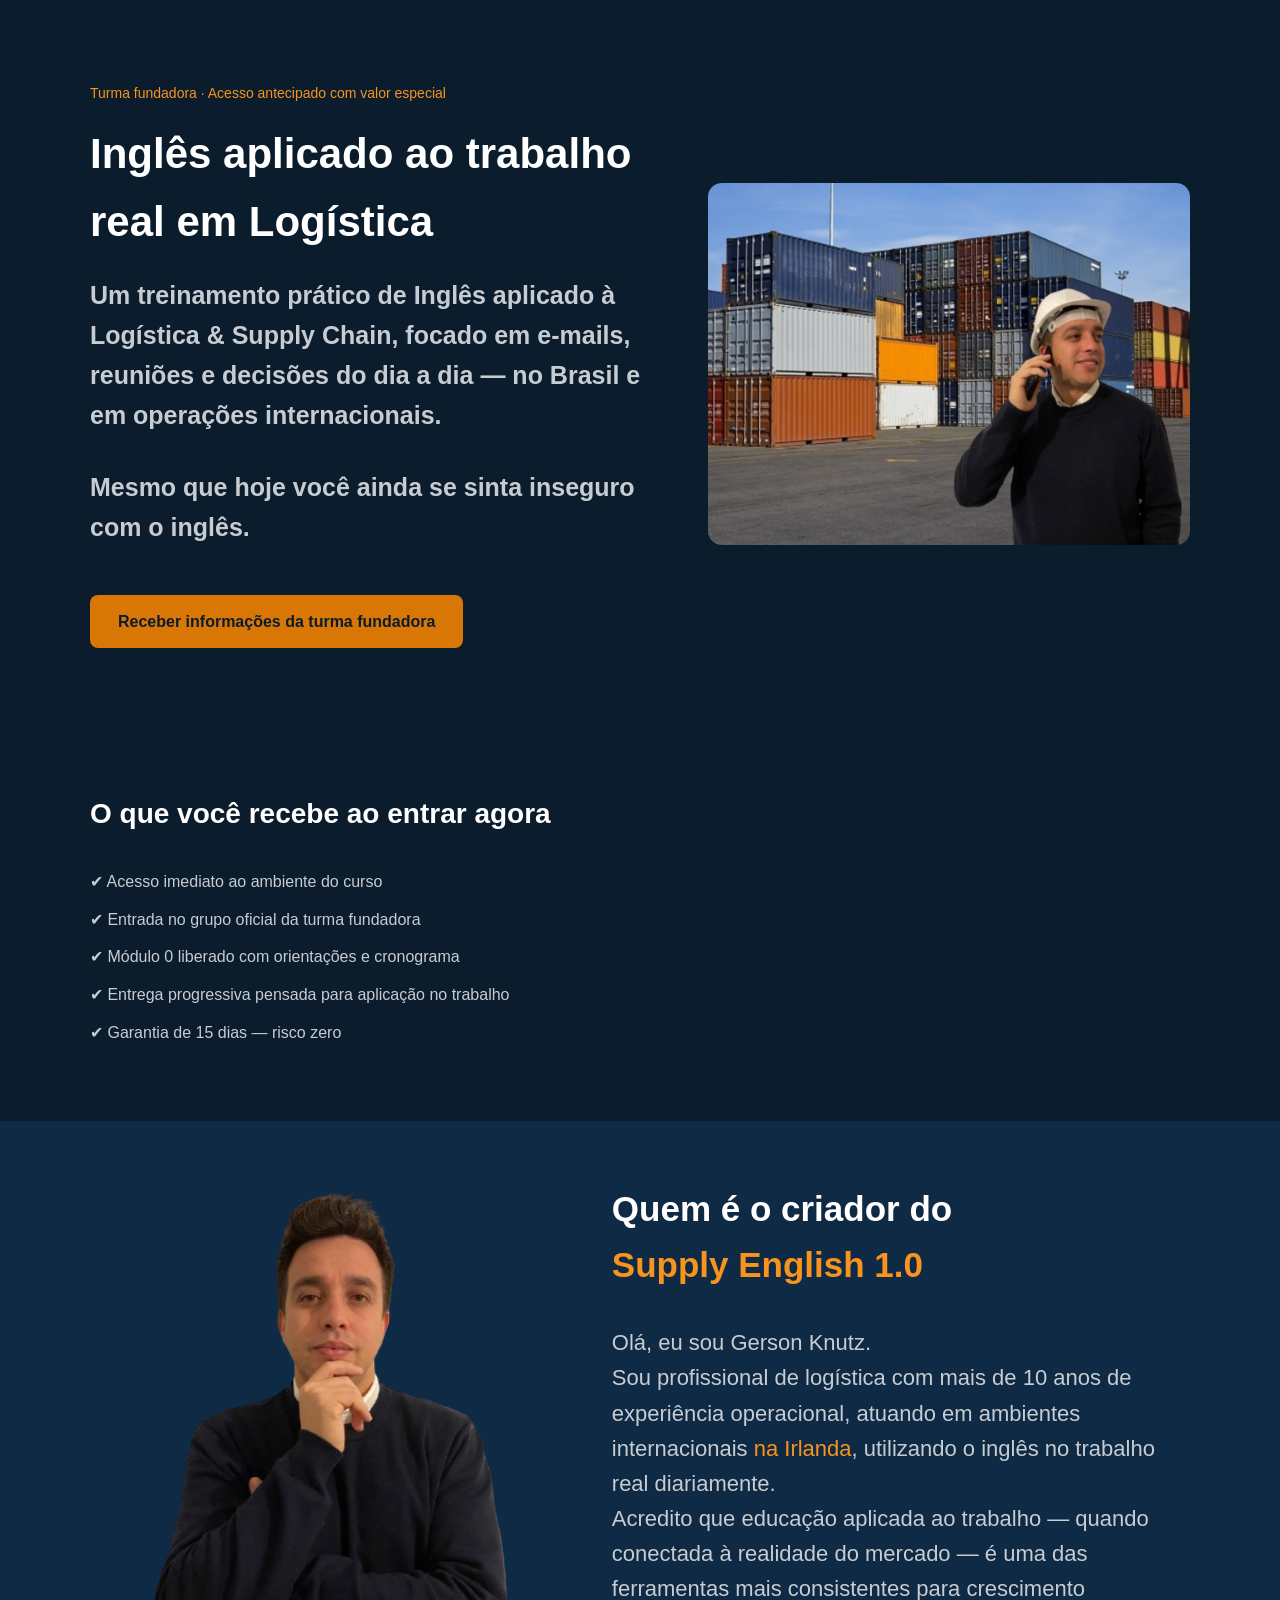
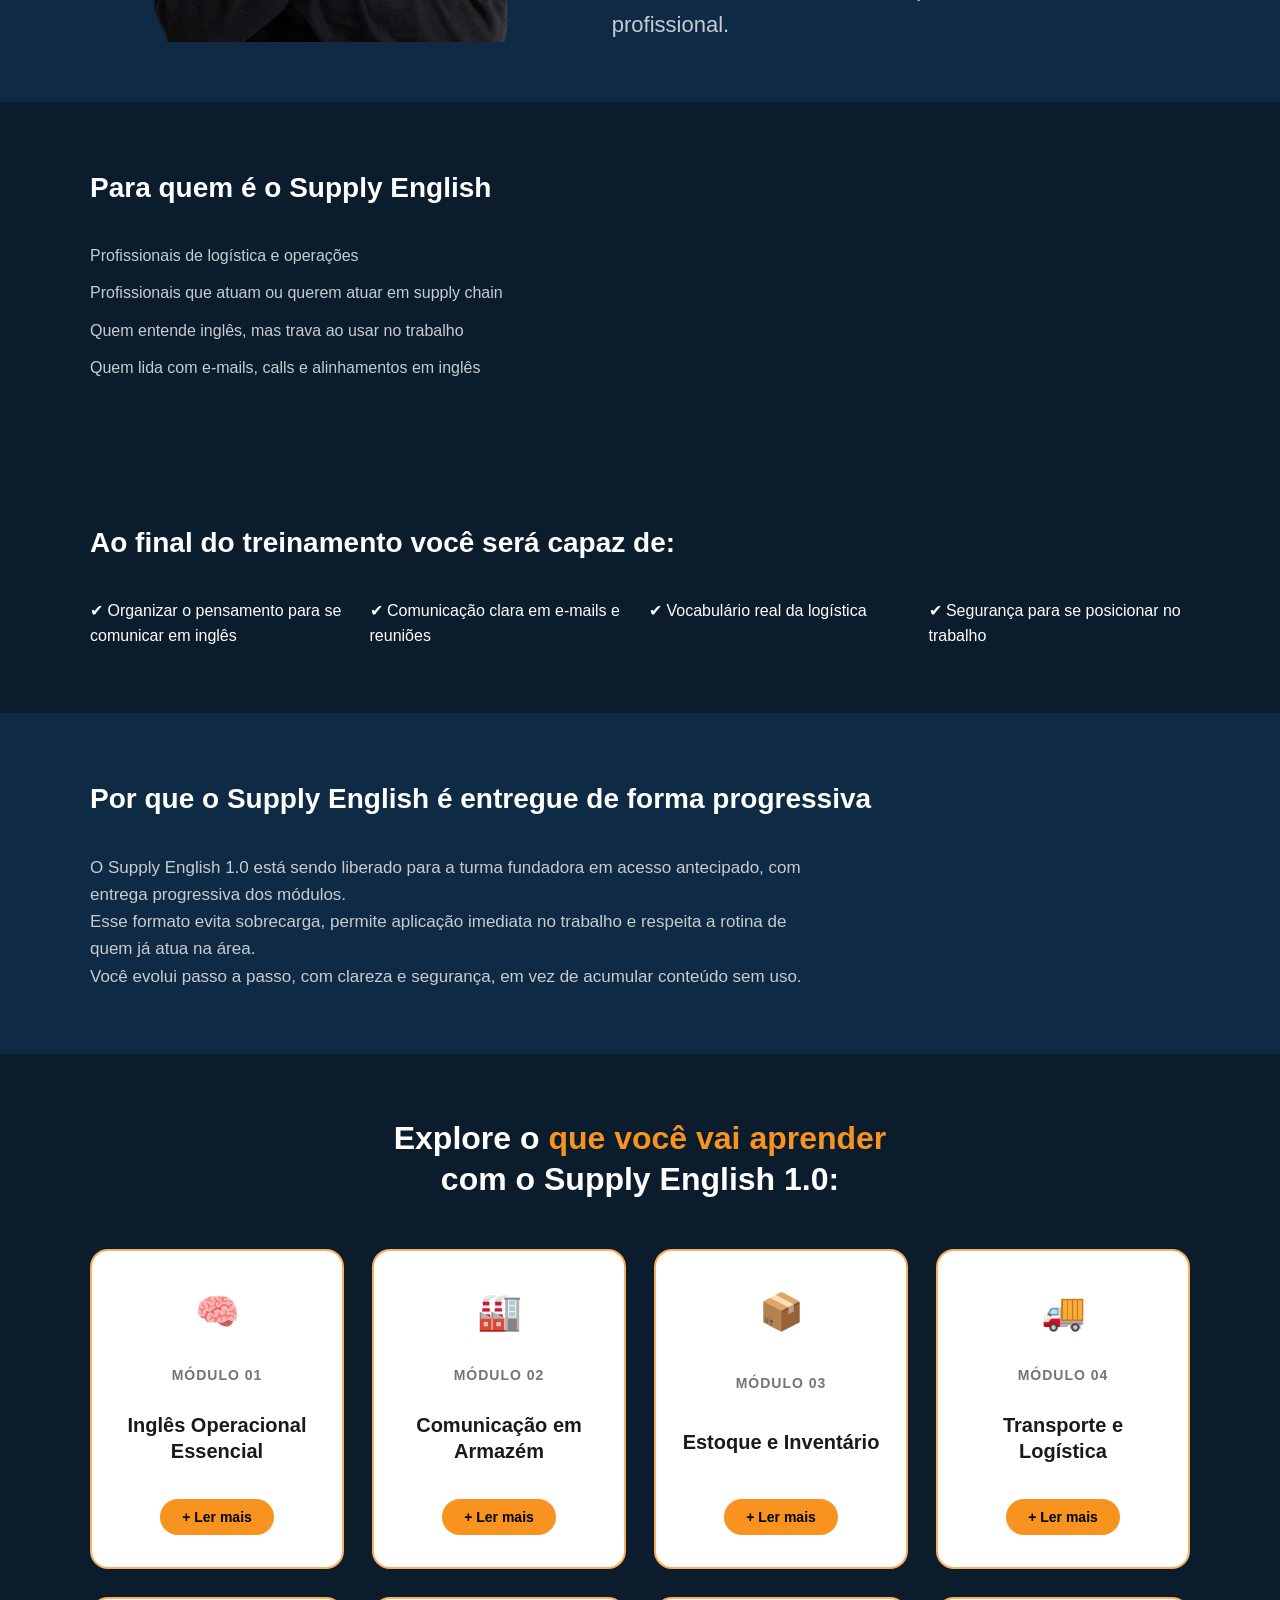
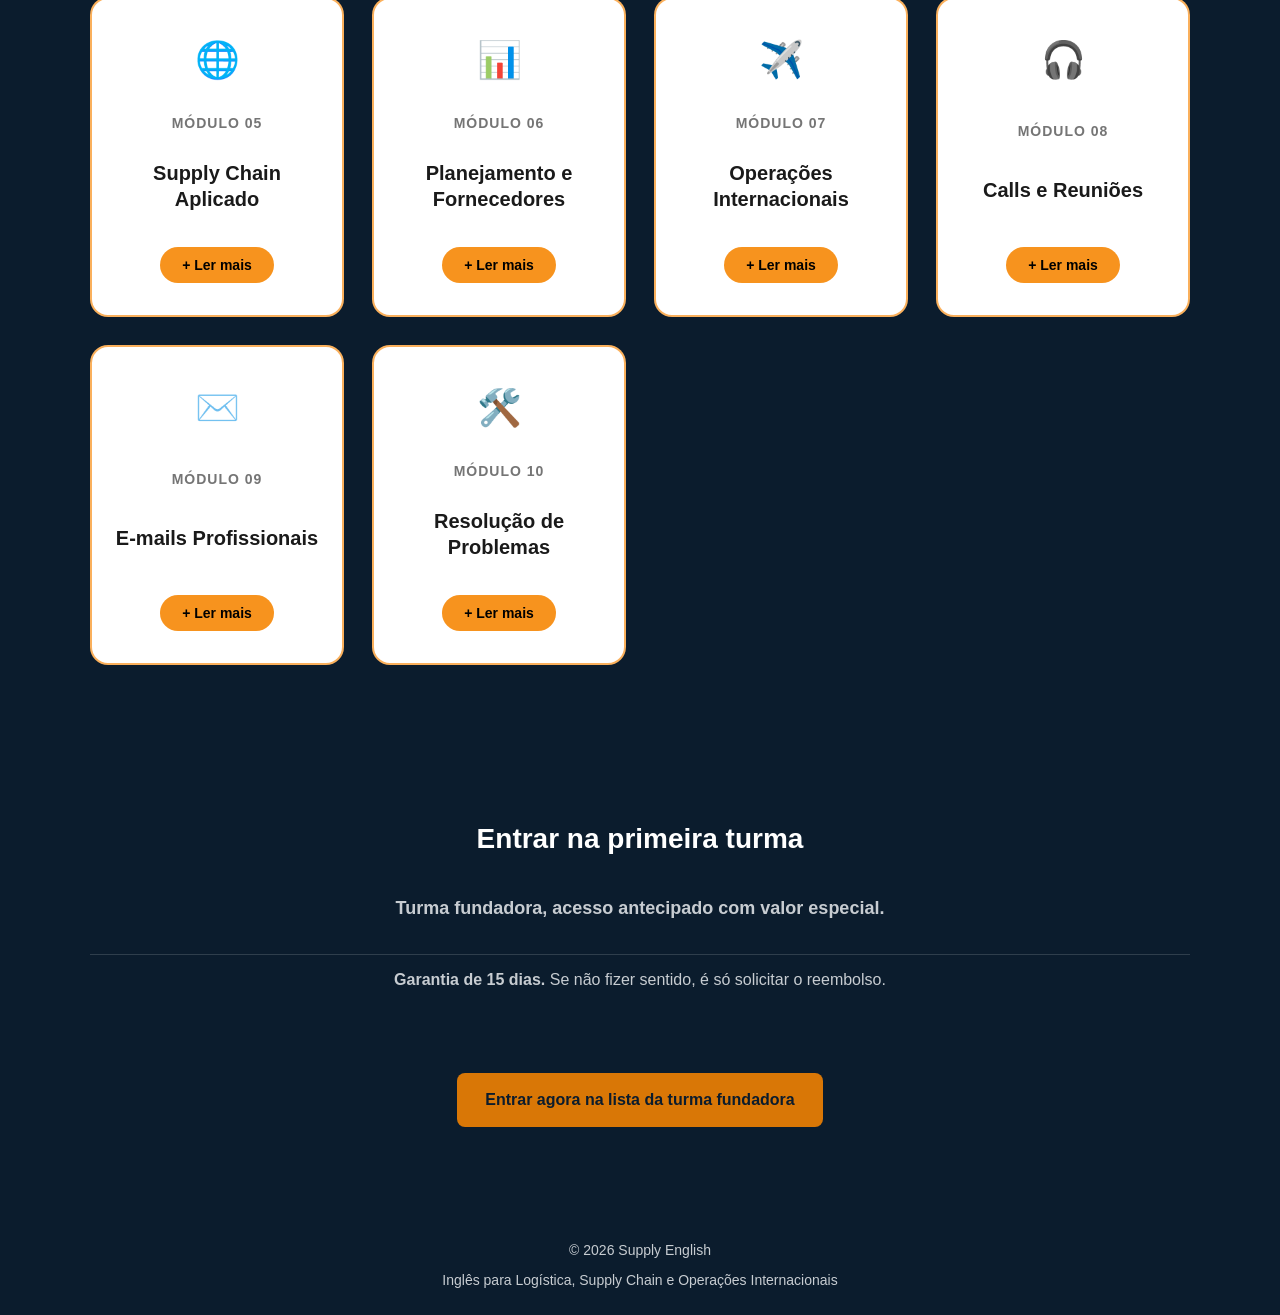
==== index.html @ db6a2cb8 "whatsapp atualizado" ====
<!DOCTYPE html>
<html lang="pt-BR">
<head>
  <meta charset="UTF-8" />
  <meta name="viewport" content="width=device-width, initial-scale=1.0" />

  <title>Supply English | Inglês para Logística</title>
  <meta name="description" content="Inglês prático para profissionais de logística, supply chain e operações. Comunicação real no trabalho, não inglês escolar.">

  <link rel="stylesheet" href="src/css/variable.css">
  <link rel="stylesheet" href="src/css/style.css">
  <link rel="icon" href="src/imagem/globo.png" type="image/png" />

  <!-- Google Ads -->
  <script async src="https://www.googletagmanager.com/gtag/js?id=AW-17891066548"></script>
  <script>
    window.dataLayer = window.dataLayer || [];
    function gtag(){dataLayer.push(arguments);}
    gtag('js', new Date());
    gtag('config', 'AW-17891066548');
  </script>
</head>

<body>

<!-- HERO -->
<section class="hero">
  <div class="container hero-grid">

    <div class="hero-text">
      <span class="tag">Turma fundadora · Acesso antecipado com valor especial</span>

      <h1>Inglês aplicado ao trabalho real em Logística</h1>

      <p class="subtitle">
        Um treinamento prático de Inglês aplicado à Logística & Supply Chain,
        focado em e-mails, reuniões e decisões do dia a dia — no Brasil e em
        operações internacionais.
      </p>

      <p class="support">
        Mesmo que hoje você ainda se sinta inseguro com o inglês.
      </p>

     <a
       href="https://wa.me/353832099994?text=Olá!%20Vi%20o%20anúncio%20do%20Supply%20English%20e%20quero%20entrar%20na%20lista%20da%20pré-venda%20da%20turma%20fundadora."
       class="cta-button"
       target="_blank"
       rel="noopener noreferrer"
>
        Receber informações da turma fundadora
      </a>
    </div>

    <div class="hero-image">
      <img src="src/imagem/first-photo.png" alt="Instrutor do Supply English" class="hero-photo">
    </div>

  </div>
</section>

<!-- O QUE RECEBE AGORA -->
<section class="section highlight">
  <div class="container">
    <h2>O que você recebe ao entrar agora</h2>
    <ul class="list">
      <li>✔ Acesso imediato ao ambiente do curso</li>
      <li>✔ Entrada no grupo oficial da turma fundadora</li>
      <li>✔ Módulo 0 liberado com orientações e cronograma</li>
      <li>✔ Entrega progressiva pensada para aplicação no trabalho</li>
      <li>✔ Garantia de 15 dias — risco zero</li>
    </ul>
  </div>
</section>

<!-- AUTOR -->
<section class="section author">
  <div class="container author-grid">

    <div class="author-image">
      <img src="src/imagem/foto-perfil-removebg-preview.png" alt="Instrutor do Supply English">
    </div>

    <div class="author-text">
      <h2>Quem é o criador do <br><span>Supply English 1.0</span></h2>

      <p class="text">Olá, eu sou Gerson Knutz.</p>

      <p class="text">
        Sou profissional de logística com mais de 10 anos de experiência operacional,
        atuando em ambientes internacionais <span>na Irlanda</span>, utilizando o inglês
        no trabalho real diariamente.
      </p>

      <p class="text">
        Acredito que educação aplicada ao trabalho — quando conectada à realidade do mercado —
        é uma das ferramentas mais consistentes para crescimento profissional.
      </p>
    </div>

  </div>
</section>

<!-- PARA QUEM É -->
<section class="section">
  <div class="container">
    <h2>Para quem é o Supply English</h2>
    <ul class="list">
      <li>Profissionais de logística e operações</li>
      <li>Profissionais que atuam ou querem atuar em supply chain</li>
      <li>Quem entende inglês, mas trava ao usar no trabalho</li>
      <li>Quem lida com e-mails, calls e alinhamentos em inglês</li>
    </ul>
  </div>
</section>

<!-- BENEFÍCIOS -->
<section class="section">
  <div class="container">
    <h2>Ao final do treinamento você será capaz de:</h2>
    <div class="grid">
      <p>✔ Organizar o pensamento para se comunicar em inglês</p>
      <p>✔ Comunicação clara em e-mails e reuniões</p>
      <p>✔ Vocabulário real da logística</p>
      <p>✔ Segurança para se posicionar no trabalho</p>
    </div>
  </div>
</section>

<!-- PRÉ-VENDA -->
<section class="section alt">
  <div class="container">
    <h2>Por que o Supply English é entregue de forma progressiva</h2>

    <p class="text">
      O Supply English 1.0 está sendo liberado para a turma fundadora em acesso antecipado,
      com entrega progressiva dos módulos.
    </p>

    <p class="text">
      Esse formato evita sobrecarga, permite aplicação imediata no trabalho
      e respeita a rotina de quem já atua na área.
    </p>

    <p class="text">
      Você evolui passo a passo, com clareza e segurança,
      em vez de acumular conteúdo sem uso.
    </p>
  </div>
</section>

<!-- ================== MÓDULOS (INALTERADOS) ================== -->
<!-- 🔽 A PARTIR DAQUI É EXATAMENTE O SEU BLOCO ORIGINAL 🔽 -->

<section id="modulos" class="section">
  <div class="container">
    <h2 class="section-title">Explore o <span>que você vai aprender</span><br> com o Supply English 1.0:</h2>

    <div class="modules-grid">

      <!-- MÓDULO 01 -->
      <div class="module-box">
        <div class="module-icon">🧠</div>
        <span class="module-number">MÓDULO 01</span>
        <h3>Inglês Operacional Essencial</h3>
        <button class="module-toggle">+ Ler mais</button>
        <ul class="module-details">
          <li>Inglês funcional do dia a dia</li>
          <li>Verbos e estruturas mais usadas</li>
          <li>Frases para responder e alinhar</li>
          <li>Pronúncia para ser entendido</li>
        </ul>
      </div>

      <!-- MÓDULO 02 -->
      <div class="module-box">
        <div class="module-icon">🏭</div>
        <span class="module-number">MÓDULO 02</span>
        <h3>Comunicação em Armazém</h3>
        <button class="module-toggle">+ Ler mais</button>
        <ul class="module-details">
          <li>Reportar erros e ocorrências</li>
          <li>Explicar divergências</li>
          <li>Pedir ajustes e confirmações</li>
          <li>Alinhar processos simples</li>
        </ul>
      </div>

      <!-- MÓDULO 03 -->
      <div class="module-box">
        <div class="module-icon">📦</div>
        <span class="module-number">MÓDULO 03</span>
        <h3>Estoque e Inventário</h3>
        <button class="module-toggle">+ Ler mais</button>
        <ul class="module-details">
          <li>Falar sobre estoque e contagem</li>
          <li>Explicar falta ou excesso</li>
          <li>Alinhar correções</li>
          <li>Atualizar status de inventário</li>
        </ul>
      </div>

      <!-- MÓDULO 04 -->
      <div class="module-box">
        <div class="module-icon">🚚</div>
        <span class="module-number">MÓDULO 04</span>
        <h3>Transporte e Logística</h3>
        <button class="module-toggle">+ Ler mais</button>
        <ul class="module-details">
          <li>Comunicar atrasos</li>
          <li>Explicar causas</li>
          <li>Atualizar clientes ou times</li>
          <li>Reorganizar prazos</li>
        </ul>
      </div>

      <!-- MÓDULO 05 -->
      <div class="module-box">
        <div class="module-icon">🌐</div>
        <span class="module-number">MÓDULO 05</span>
        <h3>Supply Chain Aplicado</h3>
        <button class="module-toggle">+ Ler mais</button>
        <ul class="module-details">
          <li>Integração entre áreas</li>
          <li>Onde o inglês aparece no fluxo</li>
          <li>Comunicação entre funções</li>
          <li>Evitar ruídos operacionais</li>
        </ul>
      </div>

      <!-- MÓDULO 06 -->
      <div class="module-box">
        <div class="module-icon">📊</div>
        <span class="module-number">MÓDULO 06</span>
        <h3>Planejamento e Fornecedores</h3>
        <button class="module-toggle">+ Ler mais</button>
        <ul class="module-details">
          <li>Falar sobre demanda</li>
          <li>Justificar lead time</li>
          <li>Negociar prazos</li>
          <li>Explicar impactos operacionais</li>
        </ul>
      </div>

      <!-- MÓDULO 07 -->
      <div class="module-box">
        <div class="module-icon">✈️</div>
        <span class="module-number">MÓDULO 07</span>
        <h3>Operações Internacionais</h3>
        <button class="module-toggle">+ Ler mais</button>
        <ul class="module-details">
          <li>Comunicação com parceiros externos</li>
          <li>Pedir informações corretamente</li>
          <li>Esclarecer dúvidas</li>
          <li>Evitar mal-entendidos culturais</li>
        </ul>
      </div>

      <!-- MÓDULO 08 -->
      <div class="module-box">
        <div class="module-icon">🎧</div>
        <span class="module-number">MÓDULO 08</span>
        <h3>Calls e Reuniões</h3>
        <button class="module-toggle">+ Ler mais</button>
        <ul class="module-details">
          <li>Entrar em calls com segurança</li>
          <li>Confirmar entendimento</li>
          <li>Fazer perguntas</li>
          <li>Se posicionar com clareza</li>
        </ul>
      </div>

      <!-- MÓDULO 09 -->
      <div class="module-box">
        <div class="module-icon">✉️</div>
        <span class="module-number">MÓDULO 09</span>
        <h3>E-mails Profissionais</h3>
        <button class="module-toggle">+ Ler mais</button>
        <ul class="module-details">
          <li>Estrutura de e-mails</li>
          <li>Follow-ups claros</li>
          <li>Cobranças educadas</li>
          <li>Atualizações objetivas</li>
        </ul>
      </div>

      <!-- MÓDULO 10 -->
      <div class="module-box">
        <div class="module-icon">🛠️</div>
        <span class="module-number">MÓDULO 10</span>
        <h3>Resolução de Problemas</h3>
        <button class="module-toggle">+ Ler mais</button>
        <ul class="module-details">
          <li>Explicar problemas com clareza</li>
          <li>Assumir responsabilidade</li>
          <li>Propor soluções</li>
          <li>Alinhar próximos passos</li>
        </ul>
      </div>

    </div>
  </div>
</section>

<!-- CTA FINAL -->
<section class="cta-final">
  <div class="container">
    <h2>Entrar na primeira turma</h2>

    <p class="price-value">
      Turma fundadora, acesso antecipado com valor especial.
    </p>

    <p id="garantia" class="price-guarantee">
    <strong>Garantia de 15 dias.</strong>
     Se não fizer sentido, é só solicitar o reembolso.
    </p>

    <a
       href="https://wa.me/353832099994?text=Olá!%20Vi%20o%20anúncio%20do%20Supply%20English%20e%20quero%20entrar%20na%20lista%20da%20pré-venda%20da%20turma%20fundadora."
       class="cta-button"
       target="_blank"
       rel="noopener noreferrer"
      >
      Entrar agora na lista da turma fundadora
    </a>
  </div>
</section>

<footer class="footer">
  <div class="container">
    <p>© 2026 Supply English</p>
    <p class="footer-note">
      Inglês para Logística, Supply Chain e Operações Internacionais
    </p>
  </div>
</footer>

<!-- MODAL (INALTERADO) -->
<div class="modal-overlay" id="moduleModal">
  <div class="modal-box">
    <button class="modal-close" id="closeModal">×</button>
    <ul class="modal-content" id="modalContent"></ul>
  </div>
</div>

<script src="src/modules.js" defer></script>

</body>
</html>
---- src/css/variable.css ----
:root {
  --blue-dark: #0B1C2D;
  --blue-royal: #0F2A44;
  --white: #FFFFFF;
  --gray: #C7CCD1;
  --orange: #F7931E;
  --orange-dark: #D97706;
  --black: #1a1a1a;
}
---- src/css/style.css ----
* {
  margin: 0;
  padding: 0;
  box-sizing: border-box;
}

body {
  font-family: Arial, Helvetica, sans-serif;
  background-color: var(--blue-dark);
  color: var(--white);
  line-height: 1.6;
}

.container {
  width: 90%;
  max-width: 1100px;
  margin: 0 auto;
}

h1 {
  font-size: 42px;
  margin-bottom: 20px;
}

h2 {
  font-size: 28px;
  margin-bottom: 32px;
}

.subtitle {
  font-size: 25px;
  font-weight: bold;
  color: var(--gray);
  margin-bottom: 32px;
}

.subtitle span {
 color: var(--orange);
}

.support {
  font-size: 25px;
  font-weight: bold;
  color: var(--gray);
}

.text {
  max-width: 720px;
  color: var(--gray);
  font-size: 17px;
}

.hero {
  padding: 80px 0;
}

.hero-grid {
  display: grid;
  grid-template-columns: 1.2fr 1fr;
  gap: 40px;
  align-items: center;
}

.hero-text {
  max-width: 600px;
}

.tag {
  display: inline-block;
  margin-bottom: 16px;
  font-size: 14px;
  color: var(--orange);
}

.cta-button {
  display: inline-block;
  padding: 14px 28px;
  background-color: var(--orange-dark);
  color: var(--blue-dark);
  text-decoration: none;
  font-weight: bold;
  margin-top: 48px;
  border-radius: 8px;
  transition: all 0.2s ease;
}

.cta-button:hover {
  background-color: var(--orange-dark);
  transform: translateY(-2px);
}

.hero-photo {
  width: 100%;
  max-width: 500px;
  border-radius: 14px;
  display: block;
  margin: 0 auto;
}

.section {
  padding: 64px 0;
}

.section.alt {
  background-color: var(--blue-royal);
}

.section-title {
  text-align: center;
  font-size: 32px;
  font-weight: 700;
  margin-bottom: 48px;
  line-height: 1.3;
  color: var(--white);
}

.section-title span {
  color: var(--orange);
  font-weight: 800;
}

.list {
  list-style: none;
}

.list li {
  margin-bottom: 12px;
  color: var(--gray);
  font-size: 16px;
}

.grid {
  display: grid;
  grid-template-columns: repeat(auto-fit, minmax(250px, 1fr));
  gap: 18px;
}

.modules-grid {
  display: grid;
  grid-template-columns: repeat(4, 1fr);
  gap: 28px;
  margin-top: 48px;
}

.module-box {
  background-color: var(--white);
  color: var(--black);
  padding: 32px 22px;
  border-radius: 18px;
  text-align: center;
  min-height: 320px;
  display: flex;
  flex-direction: column;
  justify-content: space-between;
  border: 2px solid rgba(248, 133, 2, 0.644);
  transition: transform 0.25s ease, border-color 0.25s ease, box-shadow 0.25s ease;
}

.module-box:hover {
  transform: translateY(-6px);
  border-color: var(--orange);
  box-shadow: 0 10px 24px rgba(0,0,0,0.15);
}

.module-icon {
  font-size: 36px;
  margin-bottom: 14px;
}

.module-number {
  font-size: 14px;
  font-weight: bold;
  letter-spacing: 1px;
  text-transform: uppercase;
  opacity: 0.6;
}

.module-box h3 {
  font-size: 20px;
  margin: 16px 0 26px;
  font-weight: bold;
  line-height: 1.3;
}

.module-toggle {
  background-color: var(--orange);
  border: none;
  border-radius: 24px;
  padding: 10px 22px;
  font-size: 14px;
  font-weight: bold;
  cursor: pointer;
  align-self: center;
  transition: background-color 0.2s ease, transform 0.2s ease;
}

.module-toggle:hover {
  background-color: var(--orange-dark);
  transform: translateY(-1px);
}

.module-details {
  display: none;
  margin-top: 20px;
  padding-top: 16px;
  border-top: 1px solid rgba(0,0,0,0.15);
  text-align: left;
}

.module-details li {
  margin-bottom: 10px;
  font-size: 16px;
  line-height: 1.5;
}

.container .price-note {
  font-size: 30px;
  font-weight: bold;
  color: var(--orange);
}

.container .price-value {
  font-size: 18px;
  font-weight: bold;
  color: var(--gray);
}

.author-grid {
  display: grid;
  grid-template-columns: 1fr 1.2fr;
  gap: 40px;
  align-items: stretch;
}

.section.author {
  background-color: var(--blue-royal);
  padding: 0;
}

.section.author .container {
  padding: 60px 0;
}

.author-image {
  display: flex;
  align-items: stretch;
}

.author-image img {
  width: 100%;
  height: 100%;
  object-fit: cover;
  border-radius: 0;
}

.author-text h2 {
  font-size: 35px;
}

.author-text span {
  color: var(--orange);
}

.author-text .text {
  font-size: 22px;
}

.price-guarantee {
  margin-top: 20px;
  padding-top: 12px;
  border-top: 1px solid rgba(255,255,255,0.15);
  text-align: center;
  font-size: 0.95rem;
  color: #e0e0e0;
}


.cta-final {
  padding: 88px 0;
  text-align: center;
}

.cta-final p {
  color: var(--gray);
  margin: 16px 0 32px;
  font-size: 16px;
}

.footer {
  padding: 24px 0;
  text-align: center;
  font-size: 14px;
  color: var(--gray);
}

.footer-note {
  margin-top: 8px;
}

.modal-overlay {
  position: fixed;
  inset: 0;
  background: rgba(0,0,0,0.65);
  display: none;
  align-items: center;
  justify-content: center;
  z-index: 999;
}

.modal-box {
  background-color: var(--black);
  color: var(--white);
  padding: 28px 32px;
  border-radius: 16px;
  width: 90%;
  max-width: 350px;
  position: relative;
}

.modal-content li {
  margin-bottom: 12px;
  font-size: 20px;
  padding: 10px 10px 10px;
}

.modal-close {
  position: absolute;
  top: 12px;
  right: 16px;
  background: none;
  border: none;
  color: var(--white);
  font-size: 22px;
  cursor: pointer;
}

@media (max-width: 1024px) {
  .modules-grid {
    grid-template-columns: repeat(2, 1fr);
  }
}

@media (max-width: 768px) {
  h1 {
    font-size: 32px;
  }

  h2 {
    font-size: 24px;
  }

  .hero-grid,
  .author-grid {
    grid-template-columns: 1fr;
    text-align: center;
  }

  .section {
    padding: 48px 0;
  }

  .section-title {
    font-size: 26px;
  }
  
  .author-grid {
    grid-template-columns: 1fr;
  }

  .author-image img {
    height: auto;
    max-height: 420px;
  }
  

}

@media (max-width: 600px) {
  .modules-grid {
    grid-template-columns: 1fr;
  }

  .module-box {
    min-height: auto;
  }
}

@media (max-width: 425px) {
  .container {
    width: 92%;
  }

  .section {
    padding: 40px 0;
  }
}
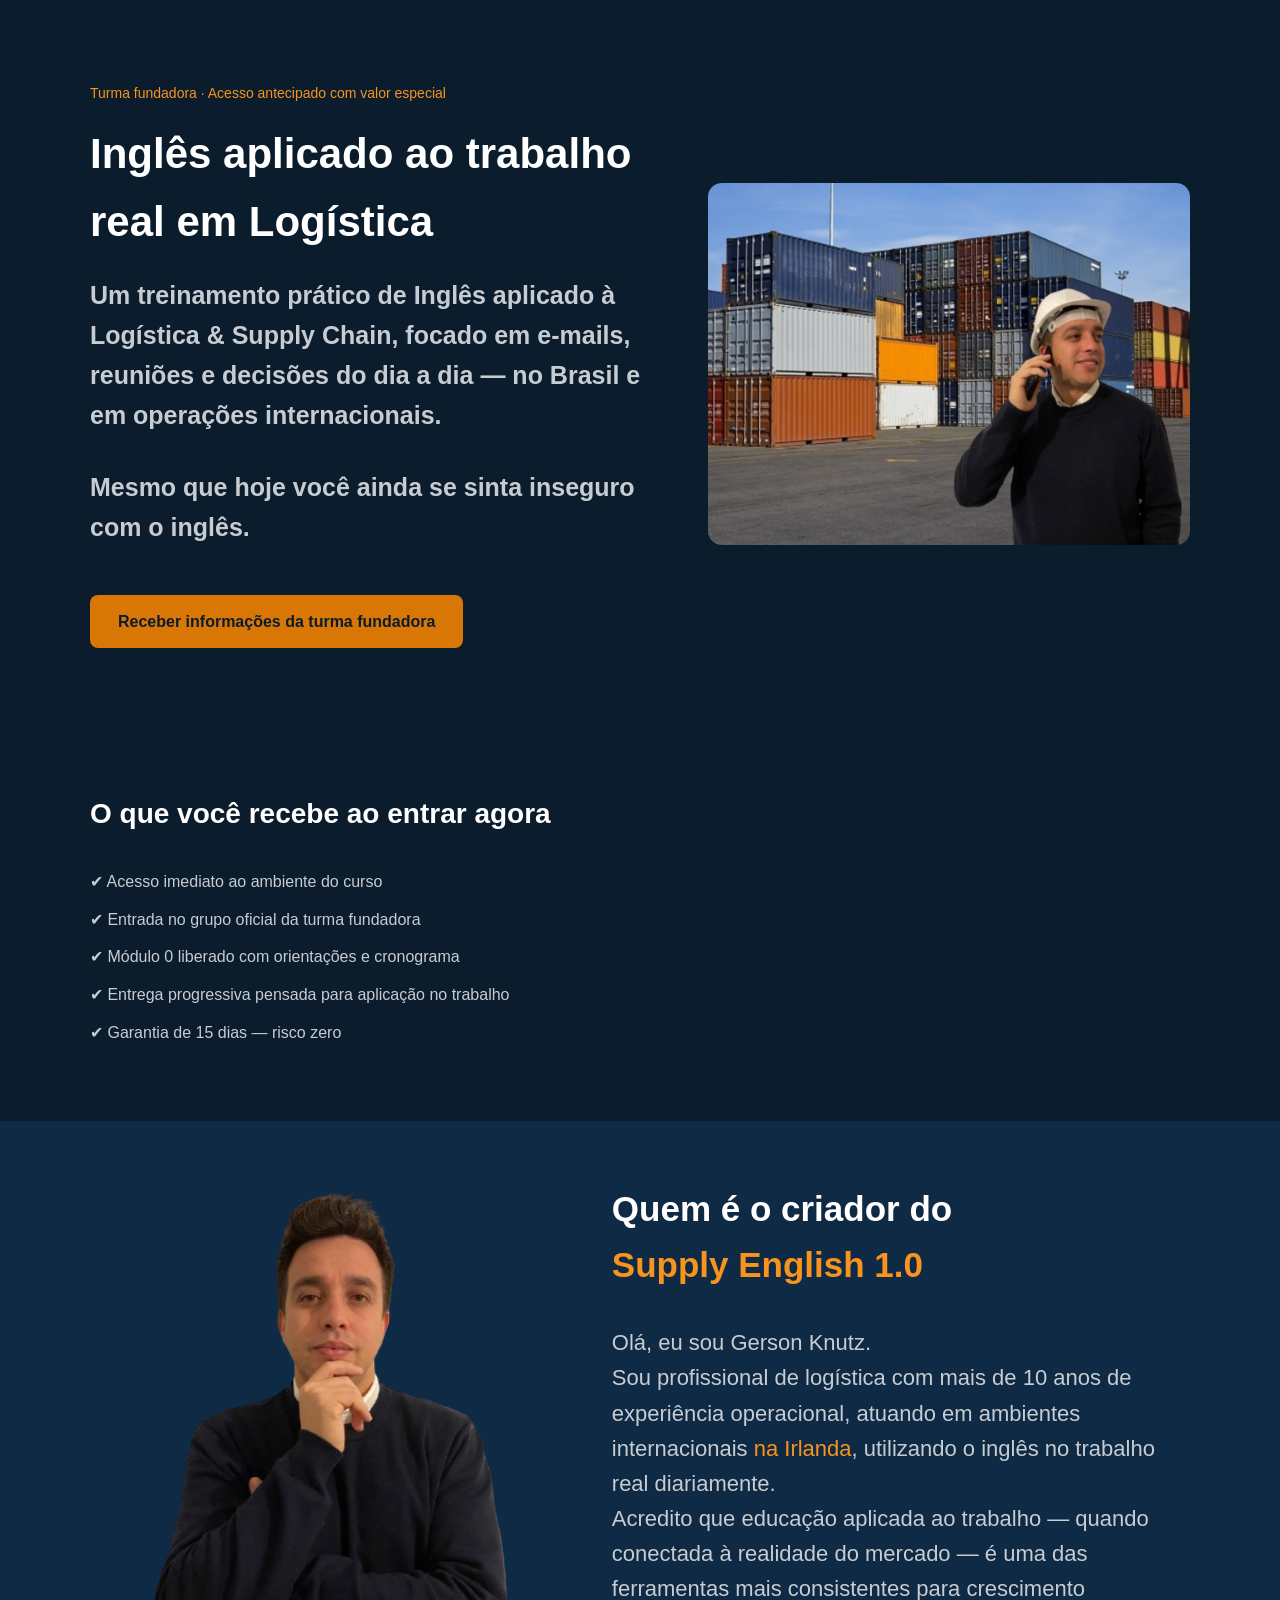
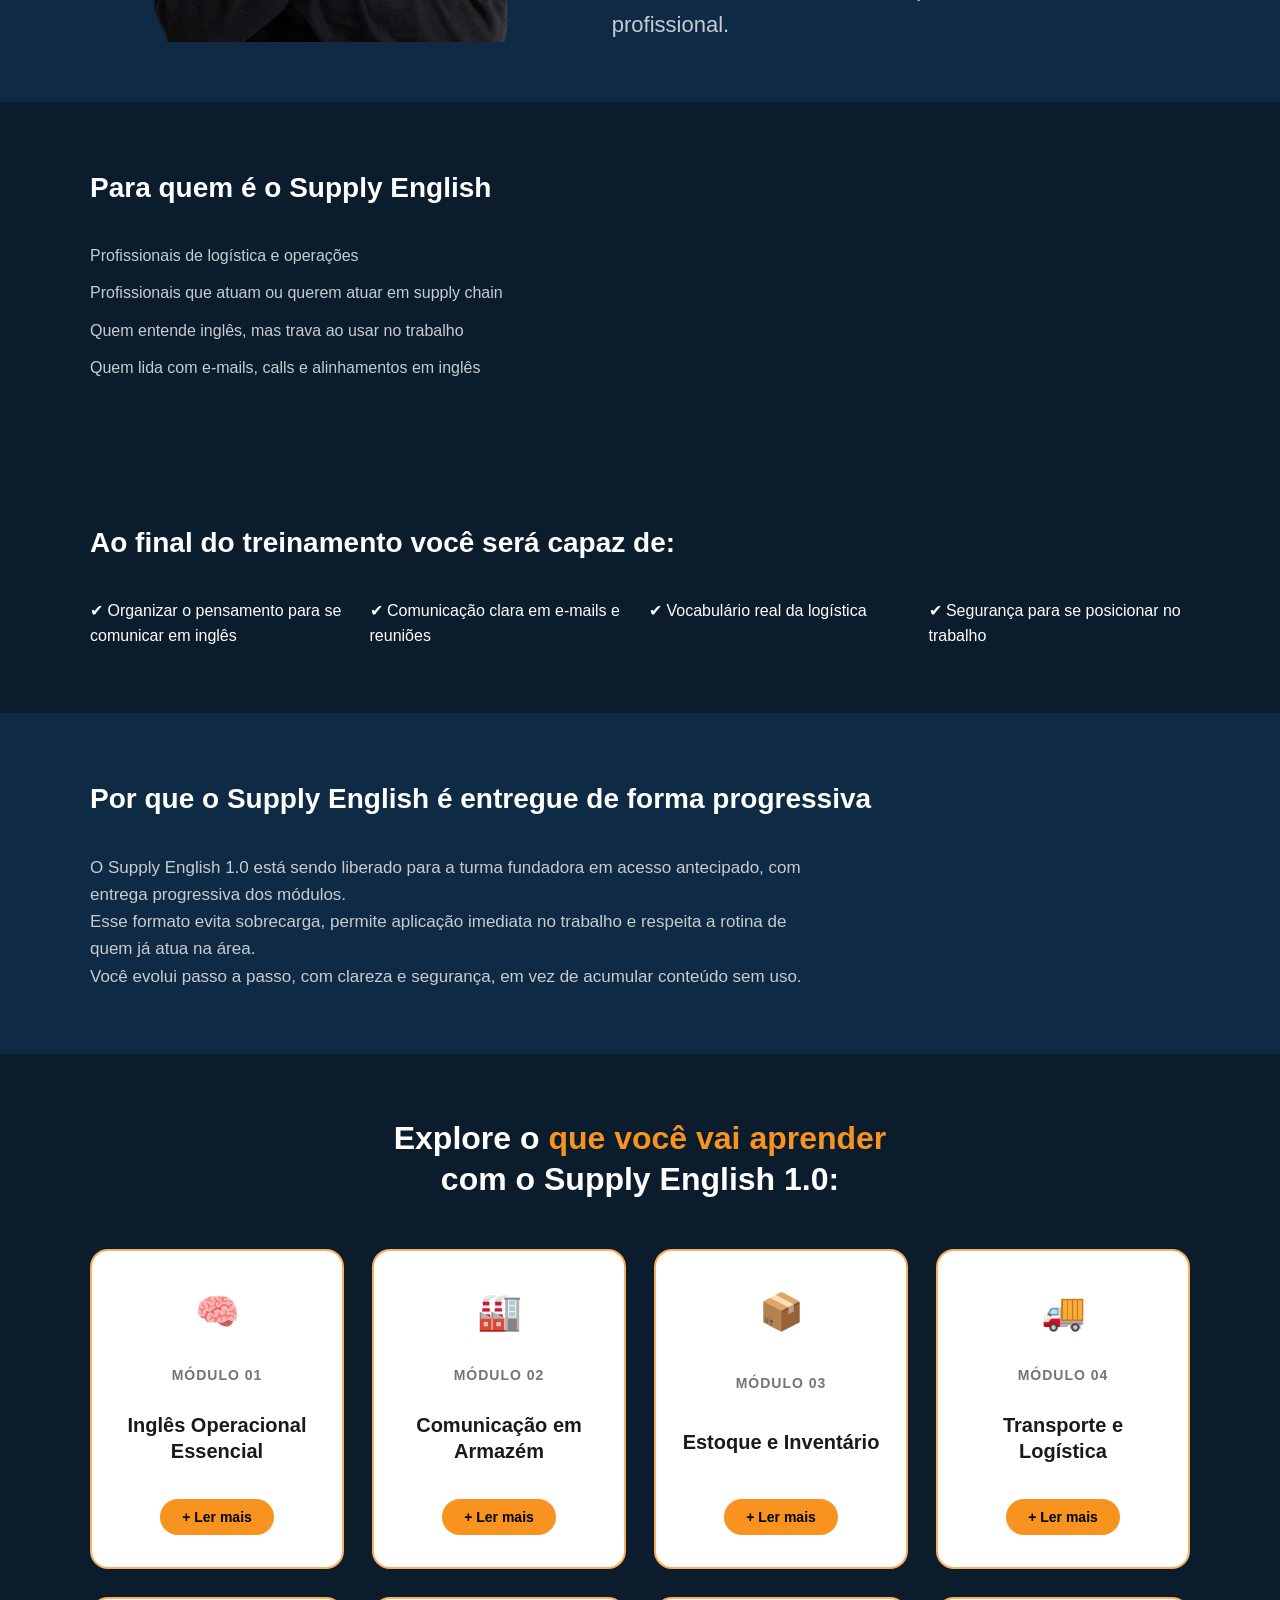
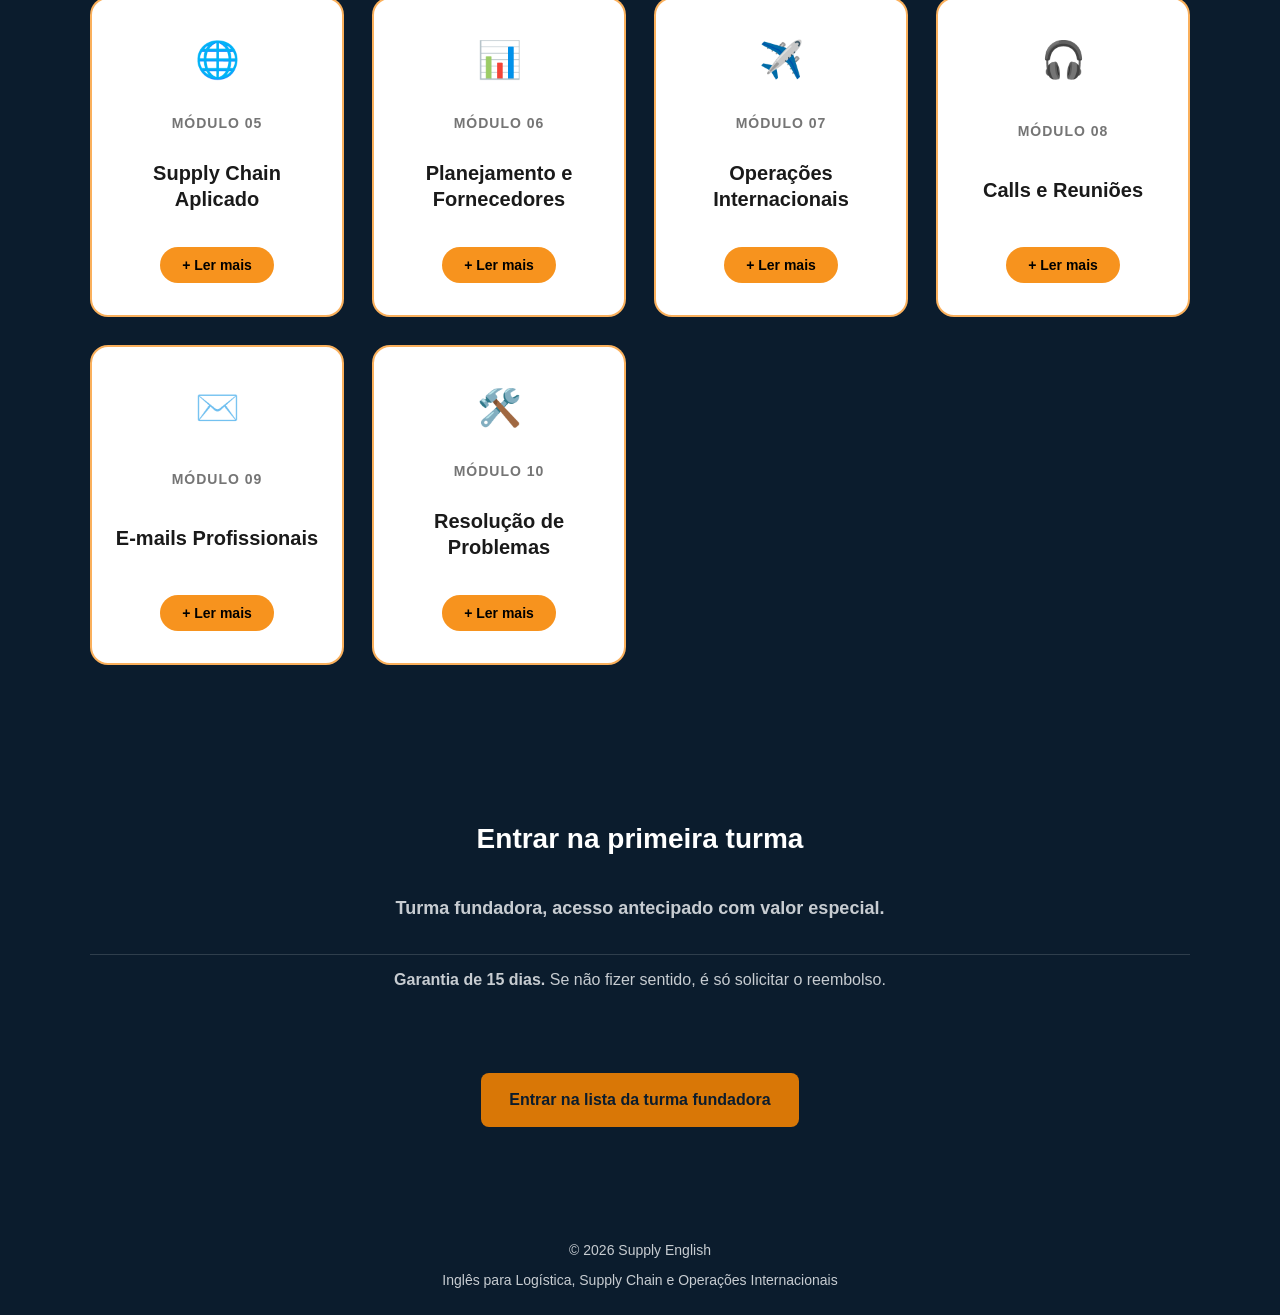
==== commit 1f76a400: "botao atualizado" ====
--- a/index.html
+++ b/index.html
@@ -322,7 +322,7 @@
        target="_blank"
        rel="noopener noreferrer"
       >
-      Entrar agora na lista da turma fundadora
+      Entrar na lista da turma fundadora
     </a>
   </div>
 </section>
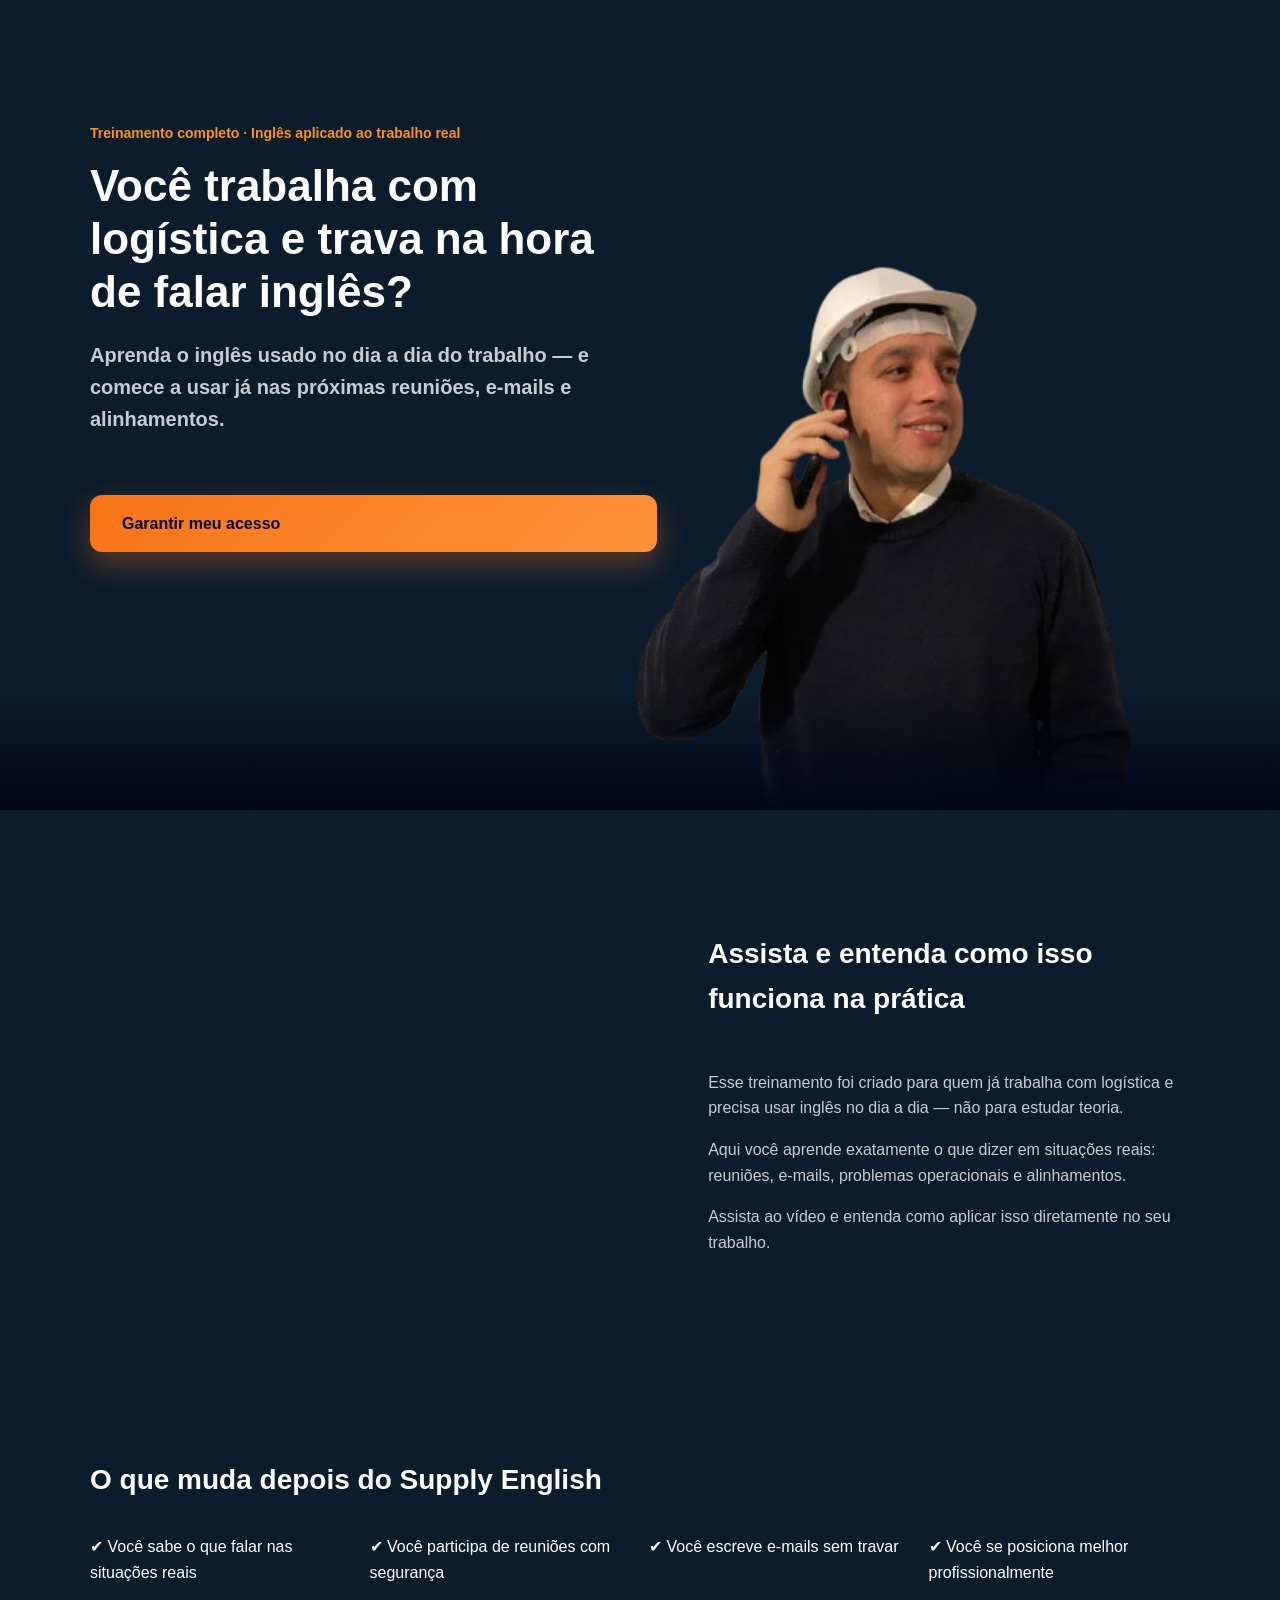
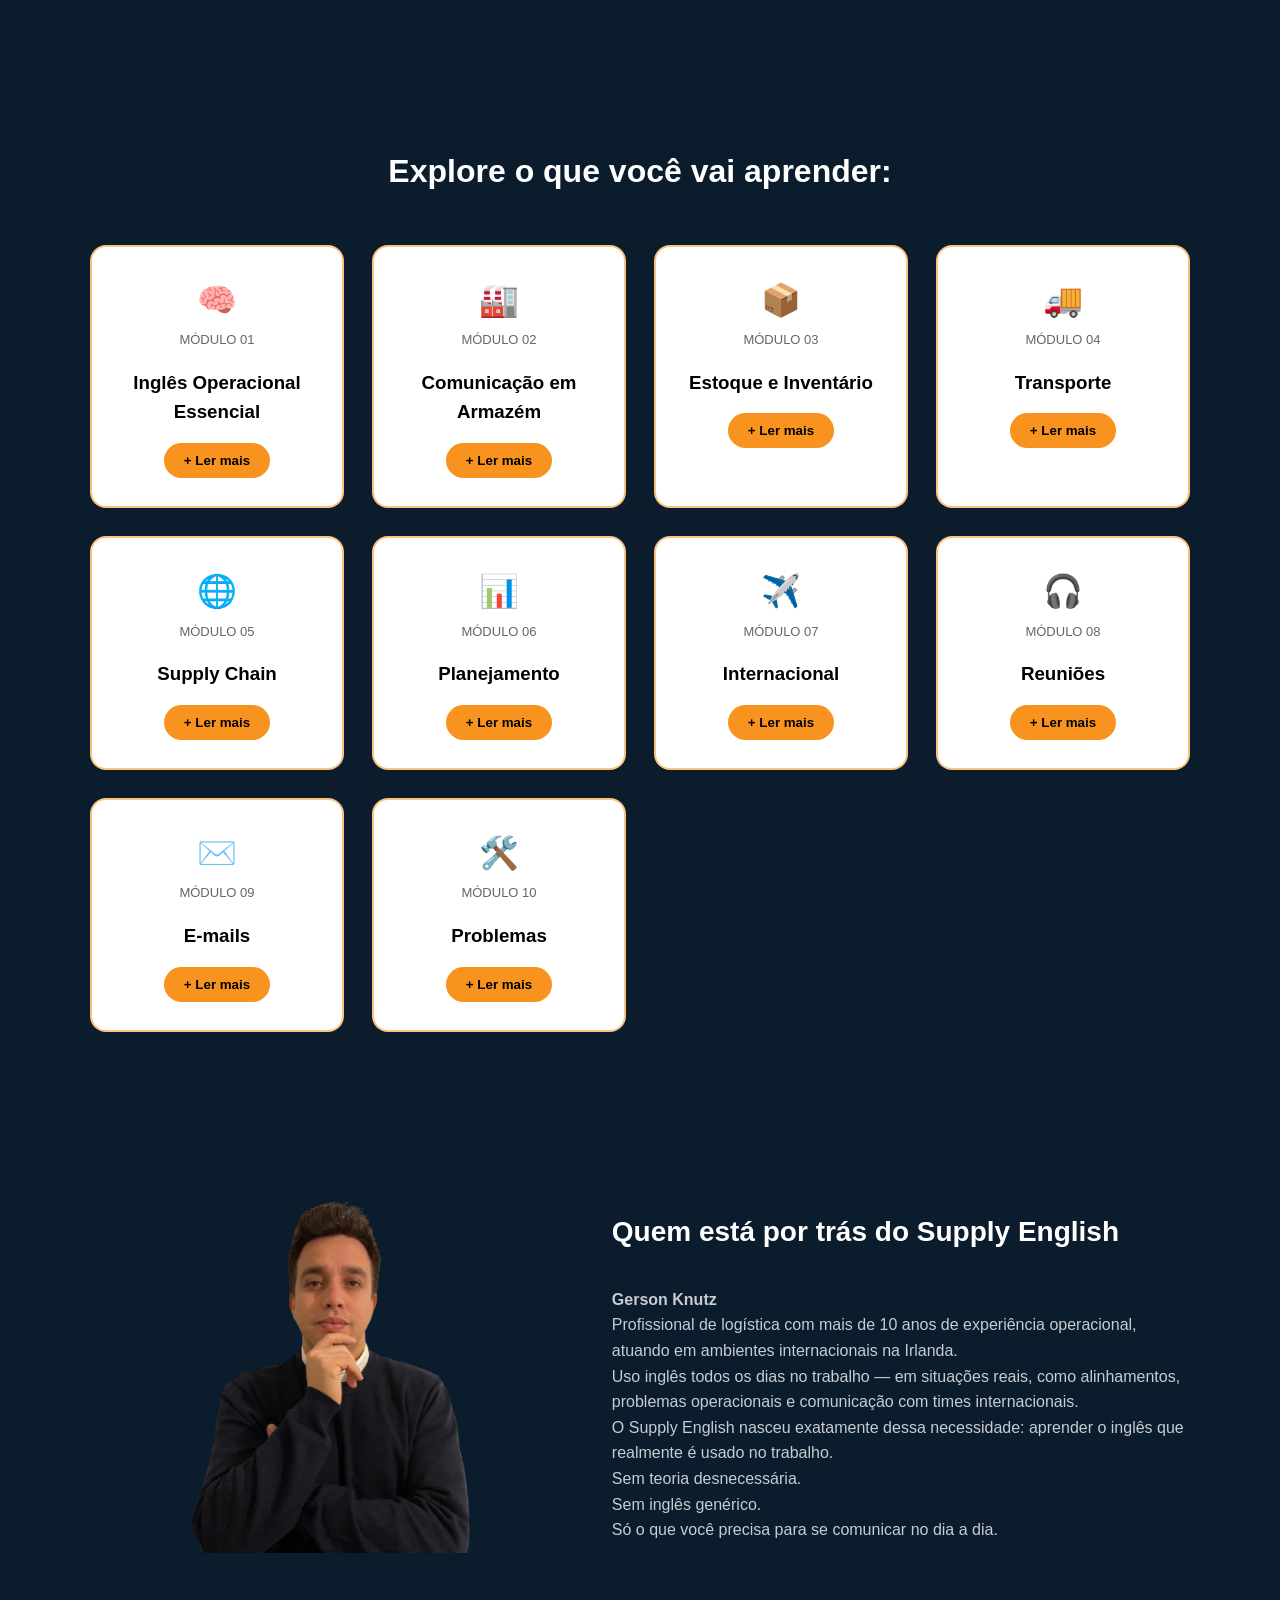
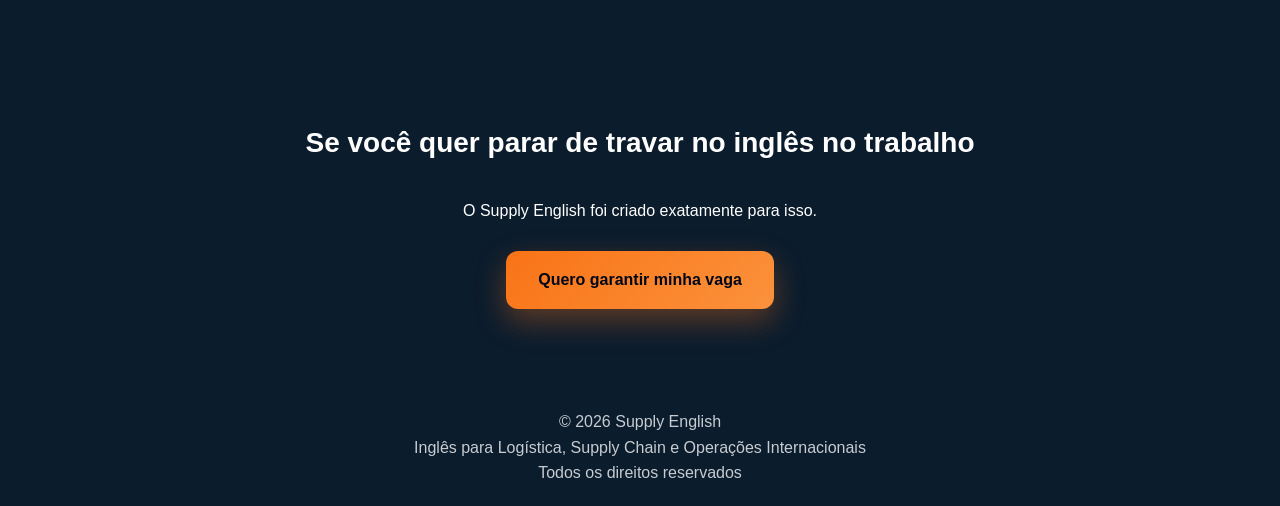
==== commit 31be873c: "updated-site" ====
--- a/index.html
+++ b/index.html
@@ -2,159 +2,103 @@
 <html lang="pt-BR">
 <head>
   <meta charset="UTF-8" />
-  <meta name="viewport" content="width=device-width, initial-scale=1.0" />
+  <meta name="viewport" content="width=device-width, initial-scale=1.0"/>
 
   <title>Supply English | Inglês para Logística</title>
-  <meta name="description" content="Inglês prático para profissionais de logística, supply chain e operações. Comunicação real no trabalho, não inglês escolar.">
-
-  <link rel="stylesheet" href="src/css/variable.css">
-  <link rel="stylesheet" href="src/css/style.css">
-  <link rel="icon" href="src/imagem/globo.png" type="image/png" />
-
-  <!-- Google Ads -->
-  <script async src="https://www.googletagmanager.com/gtag/js?id=AW-17891066548"></script>
-  <script>
-    window.dataLayer = window.dataLayer || [];
-    function gtag(){dataLayer.push(arguments);}
-    gtag('js', new Date());
-    gtag('config', 'AW-17891066548');
-  </script>
+  <meta name="description" content="Inglês prático para profissionais de logística, supply chain e operações internacionais.">
+
+  <link rel="stylesheet" href="./css/variables.css">
+  <link rel="stylesheet" href="./css/global.css">
+  <link rel="stylesheet" href="./css/main.css">
+  <link rel="icon" href="./imagem/globo.png" type="image/png" />
 </head>
 
 <body>
 
-<!-- HERO -->
-<section class="hero">
+<section class="hero hero-main">
   <div class="container hero-grid">
 
+    <!-- TEXTO -->
     <div class="hero-text">
-      <span class="tag">Turma fundadora · Acesso antecipado com valor especial</span>
-
-      <h1>Inglês aplicado ao trabalho real em Logística</h1>
+
+      <span class="tag">Treinamento completo · Inglês aplicado ao trabalho real</span>
+
+      <h1>
+        Você trabalha com logística e trava na hora de falar inglês?
+      </h1>
 
       <p class="subtitle">
-        Um treinamento prático de Inglês aplicado à Logística & Supply Chain,
-        focado em e-mails, reuniões e decisões do dia a dia — no Brasil e em
-        operações internacionais.
-      </p>
-
-      <p class="support">
-        Mesmo que hoje você ainda se sinta inseguro com o inglês.
-      </p>
-
-     <a
-       href="https://wa.me/353832099994?text=Olá!%20Vi%20o%20anúncio%20do%20Supply%20English%20e%20quero%20entrar%20na%20lista%20da%20pré-venda%20da%20turma%20fundadora."
-       class="cta-button"
-       target="_blank"
-       rel="noopener noreferrer"
->
-        Receber informações da turma fundadora
-      </a>
-    </div>
-
+        Aprenda o inglês usado no dia a dia do trabalho — e comece a usar já nas próximas reuniões, e-mails e alinhamentos.
+      </p>
+
+      <div class="hero-actions">
+         <a href="#" class="cta-button">Garantir meu acesso</a>
+      </div>
+
+    </div>
+
+    <!-- IMAGEM -->
     <div class="hero-image">
-      <img src="src/imagem/first-photo.png" alt="Instrutor do Supply English" class="hero-photo">
-    </div>
-
-  </div>
-</section>
-
-<!-- O QUE RECEBE AGORA -->
-<section class="section highlight">
-  <div class="container">
-    <h2>O que você recebe ao entrar agora</h2>
-    <ul class="list">
-      <li>✔ Acesso imediato ao ambiente do curso</li>
-      <li>✔ Entrada no grupo oficial da turma fundadora</li>
-      <li>✔ Módulo 0 liberado com orientações e cronograma</li>
-      <li>✔ Entrega progressiva pensada para aplicação no trabalho</li>
-      <li>✔ Garantia de 15 dias — risco zero</li>
-    </ul>
-  </div>
-</section>
-
-<!-- AUTOR -->
-<section class="section author">
-  <div class="container author-grid">
-
-    <div class="author-image">
-      <img src="src/imagem/foto-perfil-removebg-preview.png" alt="Instrutor do Supply English">
-    </div>
-
-    <div class="author-text">
-      <h2>Quem é o criador do <br><span>Supply English 1.0</span></h2>
-
-      <p class="text">Olá, eu sou Gerson Knutz.</p>
-
-      <p class="text">
-        Sou profissional de logística com mais de 10 anos de experiência operacional,
-        atuando em ambientes internacionais <span>na Irlanda</span>, utilizando o inglês
-        no trabalho real diariamente.
-      </p>
-
-      <p class="text">
-        Acredito que educação aplicada ao trabalho — quando conectada à realidade do mercado —
-        é uma das ferramentas mais consistentes para crescimento profissional.
-      </p>
-    </div>
-
-  </div>
-</section>
-
-<!-- PARA QUEM É -->
-<section class="section">
-  <div class="container">
-    <h2>Para quem é o Supply English</h2>
-    <ul class="list">
-      <li>Profissionais de logística e operações</li>
-      <li>Profissionais que atuam ou querem atuar em supply chain</li>
-      <li>Quem entende inglês, mas trava ao usar no trabalho</li>
-      <li>Quem lida com e-mails, calls e alinhamentos em inglês</li>
-    </ul>
+      <img src="./imagem/first-picture.png" alt="Gerson Knutz">
+    </div>
+
+  </div>
+</section>
+
+<!-- VIDEO -->
+<section class="section video-section">
+  <div class="container">
+    <div class="video-grid">
+      <div class="video-wrapper">
+        <iframe 
+          src="https://www.youtube.com/embed/SEU_VIDEO_AQUI"
+          frameborder="0" 
+          allowfullscreen>
+        </iframe>
+      </div>
+
+      <!-- TEXTO -->
+      <div class="video-text">
+        <h2>Assista e entenda como isso funciona na prática</h2>
+        <p class="text">
+          Esse treinamento foi criado para quem já trabalha com logística
+          e precisa usar inglês no dia a dia — não para estudar teoria.
+        </p>
+
+        <p class="text">
+          Aqui você aprende exatamente o que dizer em situações reais:
+          reuniões, e-mails, problemas operacionais e alinhamentos.
+        </p>
+
+        <p class="text">
+          Assista ao vídeo e entenda como aplicar isso diretamente no seu trabalho.
+        </p>
+        
+      </div>
+
+    </div>
+
   </div>
 </section>
 
 <!-- BENEFÍCIOS -->
 <section class="section">
   <div class="container">
-    <h2>Ao final do treinamento você será capaz de:</h2>
+    <h2>O que muda depois do Supply English</h2>
+
     <div class="grid">
-      <p>✔ Organizar o pensamento para se comunicar em inglês</p>
-      <p>✔ Comunicação clara em e-mails e reuniões</p>
-      <p>✔ Vocabulário real da logística</p>
-      <p>✔ Segurança para se posicionar no trabalho</p>
-    </div>
-  </div>
-</section>
-
-<!-- PRÉ-VENDA -->
-<section class="section alt">
-  <div class="container">
-    <h2>Por que o Supply English é entregue de forma progressiva</h2>
-
-    <p class="text">
-      O Supply English 1.0 está sendo liberado para a turma fundadora em acesso antecipado,
-      com entrega progressiva dos módulos.
-    </p>
-
-    <p class="text">
-      Esse formato evita sobrecarga, permite aplicação imediata no trabalho
-      e respeita a rotina de quem já atua na área.
-    </p>
-
-    <p class="text">
-      Você evolui passo a passo, com clareza e segurança,
-      em vez de acumular conteúdo sem uso.
-    </p>
-  </div>
-</section>
-
-<!-- ================== MÓDULOS (INALTERADOS) ================== -->
-<!-- 🔽 A PARTIR DAQUI É EXATAMENTE O SEU BLOCO ORIGINAL 🔽 -->
-
+      <p>✔ Você sabe o que falar nas situações reais</p>
+      <p>✔ Você participa de reuniões com segurança</p>
+      <p>✔ Você escreve e-mails sem travar</p>
+      <p>✔ Você se posiciona melhor profissionalmente</p>
+    </div>
+  </div>
+</section>
+
+<!-- MÓDULOS -->
 <section id="modulos" class="section">
   <div class="container">
-    <h2 class="section-title">Explore o <span>que você vai aprender</span><br> com o Supply English 1.0:</h2>
+    <h2 class="section-title">Explore o que você vai aprender:</h2>
 
     <div class="modules-grid">
 
@@ -179,10 +123,10 @@
         <h3>Comunicação em Armazém</h3>
         <button class="module-toggle">+ Ler mais</button>
         <ul class="module-details">
-          <li>Reportar erros e ocorrências</li>
+          <li>Reportar erros</li>
           <li>Explicar divergências</li>
-          <li>Pedir ajustes e confirmações</li>
-          <li>Alinhar processos simples</li>
+          <li>Pedir ajustes</li>
+          <li>Alinhar processos</li>
         </ul>
       </div>
 
@@ -193,10 +137,10 @@
         <h3>Estoque e Inventário</h3>
         <button class="module-toggle">+ Ler mais</button>
         <ul class="module-details">
-          <li>Falar sobre estoque e contagem</li>
-          <li>Explicar falta ou excesso</li>
-          <li>Alinhar correções</li>
-          <li>Atualizar status de inventário</li>
+          <li>Contagem de estoque</li>
+          <li>Falta ou excesso</li>
+          <li>Correções</li>
+          <li>Status</li>
         </ul>
       </div>
 
@@ -204,13 +148,12 @@
       <div class="module-box">
         <div class="module-icon">🚚</div>
         <span class="module-number">MÓDULO 04</span>
-        <h3>Transporte e Logística</h3>
+        <h3>Transporte</h3>
         <button class="module-toggle">+ Ler mais</button>
         <ul class="module-details">
           <li>Comunicar atrasos</li>
-          <li>Explicar causas</li>
-          <li>Atualizar clientes ou times</li>
-          <li>Reorganizar prazos</li>
+          <li>Atualizações</li>
+          <li>Replanejamento</li>
         </ul>
       </div>
 
@@ -218,13 +161,12 @@
       <div class="module-box">
         <div class="module-icon">🌐</div>
         <span class="module-number">MÓDULO 05</span>
-        <h3>Supply Chain Aplicado</h3>
-        <button class="module-toggle">+ Ler mais</button>
-        <ul class="module-details">
-          <li>Integração entre áreas</li>
-          <li>Onde o inglês aparece no fluxo</li>
-          <li>Comunicação entre funções</li>
-          <li>Evitar ruídos operacionais</li>
+        <h3>Supply Chain</h3>
+        <button class="module-toggle">+ Ler mais</button>
+        <ul class="module-details">
+          <li>Integração</li>
+          <li>Fluxo</li>
+          <li>Comunicação</li>
         </ul>
       </div>
 
@@ -232,13 +174,12 @@
       <div class="module-box">
         <div class="module-icon">📊</div>
         <span class="module-number">MÓDULO 06</span>
-        <h3>Planejamento e Fornecedores</h3>
-        <button class="module-toggle">+ Ler mais</button>
-        <ul class="module-details">
-          <li>Falar sobre demanda</li>
-          <li>Justificar lead time</li>
-          <li>Negociar prazos</li>
-          <li>Explicar impactos operacionais</li>
+        <h3>Planejamento</h3>
+        <button class="module-toggle">+ Ler mais</button>
+        <ul class="module-details">
+          <li>Demanda</li>
+          <li>Lead time</li>
+          <li>Negociação</li>
         </ul>
       </div>
 
@@ -246,13 +187,12 @@
       <div class="module-box">
         <div class="module-icon">✈️</div>
         <span class="module-number">MÓDULO 07</span>
-        <h3>Operações Internacionais</h3>
-        <button class="module-toggle">+ Ler mais</button>
-        <ul class="module-details">
-          <li>Comunicação com parceiros externos</li>
-          <li>Pedir informações corretamente</li>
-          <li>Esclarecer dúvidas</li>
-          <li>Evitar mal-entendidos culturais</li>
+        <h3>Internacional</h3>
+        <button class="module-toggle">+ Ler mais</button>
+        <ul class="module-details">
+          <li>Comunicação externa</li>
+          <li>Pedidos</li>
+          <li>Dúvidas</li>
         </ul>
       </div>
 
@@ -260,13 +200,12 @@
       <div class="module-box">
         <div class="module-icon">🎧</div>
         <span class="module-number">MÓDULO 08</span>
-        <h3>Calls e Reuniões</h3>
-        <button class="module-toggle">+ Ler mais</button>
-        <ul class="module-details">
-          <li>Entrar em calls com segurança</li>
-          <li>Confirmar entendimento</li>
-          <li>Fazer perguntas</li>
-          <li>Se posicionar com clareza</li>
+        <h3>Reuniões</h3>
+        <button class="module-toggle">+ Ler mais</button>
+        <ul class="module-details">
+          <li>Calls</li>
+          <li>Perguntas</li>
+          <li>Posicionamento</li>
         </ul>
       </div>
 
@@ -274,13 +213,12 @@
       <div class="module-box">
         <div class="module-icon">✉️</div>
         <span class="module-number">MÓDULO 09</span>
-        <h3>E-mails Profissionais</h3>
-        <button class="module-toggle">+ Ler mais</button>
-        <ul class="module-details">
-          <li>Estrutura de e-mails</li>
-          <li>Follow-ups claros</li>
-          <li>Cobranças educadas</li>
-          <li>Atualizações objetivas</li>
+        <h3>E-mails</h3>
+        <button class="module-toggle">+ Ler mais</button>
+        <ul class="module-details">
+          <li>Estrutura</li>
+          <li>Follow-up</li>
+          <li>Cobrança</li>
         </ul>
       </div>
 
@@ -288,64 +226,103 @@
       <div class="module-box">
         <div class="module-icon">🛠️</div>
         <span class="module-number">MÓDULO 10</span>
-        <h3>Resolução de Problemas</h3>
-        <button class="module-toggle">+ Ler mais</button>
-        <ul class="module-details">
-          <li>Explicar problemas com clareza</li>
-          <li>Assumir responsabilidade</li>
-          <li>Propor soluções</li>
-          <li>Alinhar próximos passos</li>
-        </ul>
-      </div>
-
-    </div>
-  </div>
-</section>
-
-<!-- CTA FINAL -->
+        <h3>Problemas</h3>
+        <button class="module-toggle">+ Ler mais</button>
+        <ul class="module-details">
+          <li>Explicar</li>
+          <li>Assumir</li>
+          <li>Resolver</li>
+        </ul>
+      </div>
+
+    </div>
+  </div>
+</section>
+
+<section class="section author">
+  <div class="container author-grid">
+
+    <!-- FOTO -->
+    <div class="author-image">
+      <img src="./imagem/foto-perfil-removebg-preview.png" alt="Gerson Knutz">
+    </div>
+
+    <!-- TEXTO -->
+    <div class="author-text">
+
+      <h2>Quem está por trás do Supply English</h2>
+
+      <p class="text"><strong>Gerson Knutz</strong></p>
+
+      <p class="text">
+        Profissional de logística com mais de 10 anos de experiência operacional,
+        atuando em ambientes internacionais na Irlanda.
+      </p>
+
+      <p class="text">
+        Uso inglês todos os dias no trabalho — em situações reais,
+        como alinhamentos, problemas operacionais e comunicação com times internacionais.
+      </p>
+
+      <p class="text">
+        O Supply English nasceu exatamente dessa necessidade:
+        aprender o inglês que realmente é usado no trabalho.
+      </p>
+
+      <p class="text">
+        Sem teoria desnecessária.<br>
+        Sem inglês genérico.<br>
+        Só o que você precisa para se comunicar no dia a dia.
+      </p>
+
+    </div>
+
+  </div>
+</section>
+
+<!-- CTA FINAL (REFORÇO) -->
 <section class="cta-final">
   <div class="container">
-    <h2>Entrar na primeira turma</h2>
+
+    <h2>Se você quer parar de travar no inglês no trabalho</h2>
 
     <p class="price-value">
-      Turma fundadora, acesso antecipado com valor especial.
+      O Supply English foi criado exatamente para isso.
     </p>
 
-    <p id="garantia" class="price-guarantee">
-    <strong>Garantia de 15 dias.</strong>
-     Se não fizer sentido, é só solicitar o reembolso.
-    </p>
-
-    <a
-       href="https://wa.me/353832099994?text=Olá!%20Vi%20o%20anúncio%20do%20Supply%20English%20e%20quero%20entrar%20na%20lista%20da%20pré-venda%20da%20turma%20fundadora."
-       class="cta-button"
-       target="_blank"
-       rel="noopener noreferrer"
-      >
-      Entrar na lista da turma fundadora
+    <a href="https://pay.hotmart.com/SEU_LINK_AQUI" class="cta-button">
+      Quero garantir minha vaga
     </a>
-  </div>
-</section>
-
+
+  </div>
+</section>
+
+<!-- FOOTER -->
 <footer class="footer">
   <div class="container">
+
     <p>© 2026 Supply English</p>
+
     <p class="footer-note">
       Inglês para Logística, Supply Chain e Operações Internacionais
     </p>
+
+    <p class="footer-note">
+      Todos os direitos reservados
+    </p>
+
   </div>
 </footer>
 
-<!-- MODAL (INALTERADO) -->
+<!-- MODAL -->
 <div class="modal-overlay" id="moduleModal">
   <div class="modal-box">
-    <button class="modal-close" id="closeModal">×</button>
-    <ul class="modal-content" id="modalContent"></ul>
+    <button id="closeModal">×</button>
+    <ul id="modalContent"></ul>
   </div>
 </div>
 
-<script src="src/modules.js" defer></script>
+<script src="./modules.js" defer></script>
 
 </body>
-</html>
-
+</html>
--- a/css/variables.css
+++ b/css/variables.css
@@ -0,0 +1,9 @@
+:root {
+  --blue-dark: #0B1C2D;
+  --blue-royal: #0F2A44;
+  --white: #FFFFFF;
+  --gray: #C7CCD1;
+  --orange: #F7931E;
+  --orange-dark: #D97706;
+  --black: #1a1a1a;
+}
--- a/css/global.css
+++ b/css/global.css
@@ -0,0 +1,9 @@
+* {
+  margin: 0;
+  padding: 0;
+  box-sizing: border-box;
+}
+
+body {
+  font-family: Arial;
+}
--- a/css/main.css
+++ b/css/main.css
@@ -0,0 +1,381 @@
+/* RESET */
+* {
+  margin: 0;
+  padding: 0;
+  box-sizing: border-box;
+}
+
+/* BASE */
+body {
+  font-family: Arial, Helvetica, sans-serif;
+  background-color: var(--blue-dark);
+  color: var(--white);
+  line-height: 1.6;
+}
+
+/* CONTAINER */
+.container {
+  width: 90%;
+  max-width: 1100px;
+  margin: 0 auto;
+}
+
+/* TIPOGRAFIA */
+h1 {
+  font-size: 44px;
+  margin-bottom: 20px;
+  line-height: 1.2;
+}
+
+h2 {
+  font-size: 28px;
+  margin-bottom: 32px;
+}
+
+.subtitle,
+.support {
+  font-size: 20px;
+  font-weight: 600;
+  color: var(--gray);
+  margin-bottom: 20px;
+}
+
+.text {
+  max-width: 600px;
+  color: var(--gray);
+  font-size: 16px;
+}
+
+/* TAG */
+.tag {
+  display: inline-block;
+  margin-bottom: 16px;
+  font-size: 14px;
+  color: var(--orange);
+  font-weight: 600;
+}
+
+/* ================= HERO ================= */
+
+.hero-main {
+  position: relative;
+  min-height: 90vh;
+  padding: 120px 0 0;
+  overflow: hidden;
+ background: var(--blue-dark);
+
+}
+
+/* GRID */
+.hero-grid {
+  display: grid;
+  grid-template-columns: 1.2fr 1fr;
+  gap: 60px;
+  align-items: center;
+}
+
+/* BOTÃO */
+.cta-button {
+  display: inline-block;
+  margin-top: 28px;
+
+  background: linear-gradient(135deg, #f97316, #fb923c);
+  color: #020617;
+
+  padding: 16px 32px;
+  border-radius: 12px;
+
+  font-weight: 700;
+  font-size: 16px;
+
+  text-decoration: none;
+
+  box-shadow: 0 12px 30px rgba(249,115,22,0.35);
+
+  transition: all 0.3s ease;
+}
+
+.cta-button:hover {
+  transform: translateY(-4px);
+}
+
+/* PROVA */
+.hero-actions {
+  margin-top: 32px;
+  display: flex;
+  flex-direction: column;
+  gap: 14px;
+}
+
+
+
+/* IMAGEM HERO (🔥 CORRIGIDO) */
+.hero-image {
+  position: absolute;
+  right: 0;
+  bottom: 0;
+  height: 100%;
+
+  display: flex;
+  align-items: flex-end;
+}
+
+.hero-image img {
+  height: 100%;
+  max-height: 600px;
+  object-fit: contain;
+
+  transform: translateY(10px);
+}
+
+/* FADE TRANSIÇÃO */
+.hero-main::after {
+  content: "";
+  position: absolute;
+  bottom: 0;
+  left: 0;
+  width: 100%;
+  height: 120px;
+
+  background: linear-gradient(
+    to bottom,
+    rgba(2,6,23,0),
+    rgba(2,6,23,1)
+  );
+}
+
+/* ================= SEÇÕES ================= */
+
+.section {
+  padding: 80px 0;
+}
+
+.section.alt {
+  background-color: var(--blue-royal);
+}
+
+.section-title {
+  text-align: center;
+  font-size: 32px;
+  margin-bottom: 48px;
+}
+
+/* VIDEO */
+.video-grid {
+  display: grid;
+  grid-template-columns: 1.2fr 1fr;
+  gap: 40px;
+  align-items: center;
+}
+
+.video-wrapper iframe {
+  width: 100%;
+  height: 400px;
+  border-radius: 12px;
+}
+
+.video-text {
+  display: flex;
+  flex-direction: column;
+  gap: 16px;
+}
+
+/* LISTAS */
+.list {
+  list-style: none;
+}
+
+.list li {
+  margin-bottom: 12px;
+  color: var(--gray);
+}
+
+/* GRID */
+.grid {
+  display: grid;
+  gap: 18px;
+  grid-template-columns: repeat(auto-fit, minmax(250px, 1fr));
+}
+
+/* ================= MÓDULOS ================= */
+
+.modules-grid {
+  display: grid;
+  grid-template-columns: repeat(4, 1fr);
+  gap: 28px;
+  margin-top: 48px;
+}
+
+.module-box {
+  background: white;
+  color: black;
+  padding: 28px;
+  border-radius: 16px;
+  text-align: center;
+  border: 2px solid rgba(248,133,2,0.5);
+  transition: 0.3s;
+}
+
+.module-box:hover {
+  transform: translateY(-5px);
+  border-color: var(--orange);
+}
+
+.module-icon {
+  font-size: 32px;
+}
+
+.module-number {
+  font-size: 13px;
+  opacity: 0.6;
+}
+
+.module-box h3 {
+  margin: 16px 0;
+}
+
+.module-toggle {
+  background: var(--orange);
+  border: none;
+  padding: 10px 20px;
+  border-radius: 20px;
+  cursor: pointer;
+  font-weight: bold;
+}
+
+.module-details {
+  display: none;
+}
+
+/* ================= AUTOR ================= */
+
+.author-grid {
+  display: grid;
+  grid-template-columns: 1fr 1.2fr;
+  gap: 40px;
+  align-items: center;
+}
+
+.author-image img {
+  width: 100%;
+  border-radius: 12px;
+}
+
+/* ================= CTA FINAL ================= */
+
+.cta-final {
+  padding: 80px 0;
+  text-align: center;
+}
+
+/* ================= FOOTER ================= */
+
+.footer {
+  padding: 20px;
+  text-align: center;
+  color: var(--gray);
+}
+
+/* ================= MODAL ================= */
+
+.modal-overlay {
+  display: none;
+  position: fixed;
+  inset: 0;
+  background: rgba(0,0,0,0.75);
+  justify-content: center;
+  align-items: center;
+  z-index: 999;
+}
+
+.modal-overlay.active {
+  display: flex;
+}
+
+.modal-box {
+  background: var(--blue-dark);
+  color: white;
+  padding: 30px;
+  border-radius: 16px;
+  width: 90%;
+  max-width: 450px;
+  animation: fadeIn 0.3s ease;
+}
+
+#closeModal {
+  float: right;
+  font-size: 20px;
+  cursor: pointer;
+  border: none;
+  background: none;
+  color: white;
+}
+
+@keyframes fadeIn {
+  from {
+    opacity: 0;
+    transform: scale(0.95);
+  }
+  to {
+    opacity: 1;
+    transform: scale(1);
+  }
+}
+
+/* ================= RESPONSIVO ================= */
+
+@media (max-width: 1024px) {
+  .modules-grid {
+    grid-template-columns: repeat(2, 1fr);
+  }
+}
+
+@media (max-width: 768px) {
+  .hero-grid,
+  .author-grid {
+    grid-template-columns: 1fr;
+    text-align: center;
+  }
+
+  h1 {
+    font-size: 32px;
+  }
+
+  .hero-image {
+    position: relative;
+    height: auto;
+    justify-content: center;
+    margin-top: 40px;
+  }
+
+  .hero-image img {
+    height: auto;
+    max-width: 280px;
+    transform: none;
+  }
+
+  .video-grid {
+    display: flex;
+    flex-direction: column;
+    gap: 24px;
+  }
+
+  .video-text {
+    order: 1;
+    text-align: center;
+  }
+
+  .video-wrapper {
+    order: 2;
+  }
+
+  .video-wrapper iframe {
+    height: 220px;
+  }
+}
+
+@media (max-width: 600px) {
+  .modules-grid {
+    grid-template-columns: 1fr;
+  }
+}
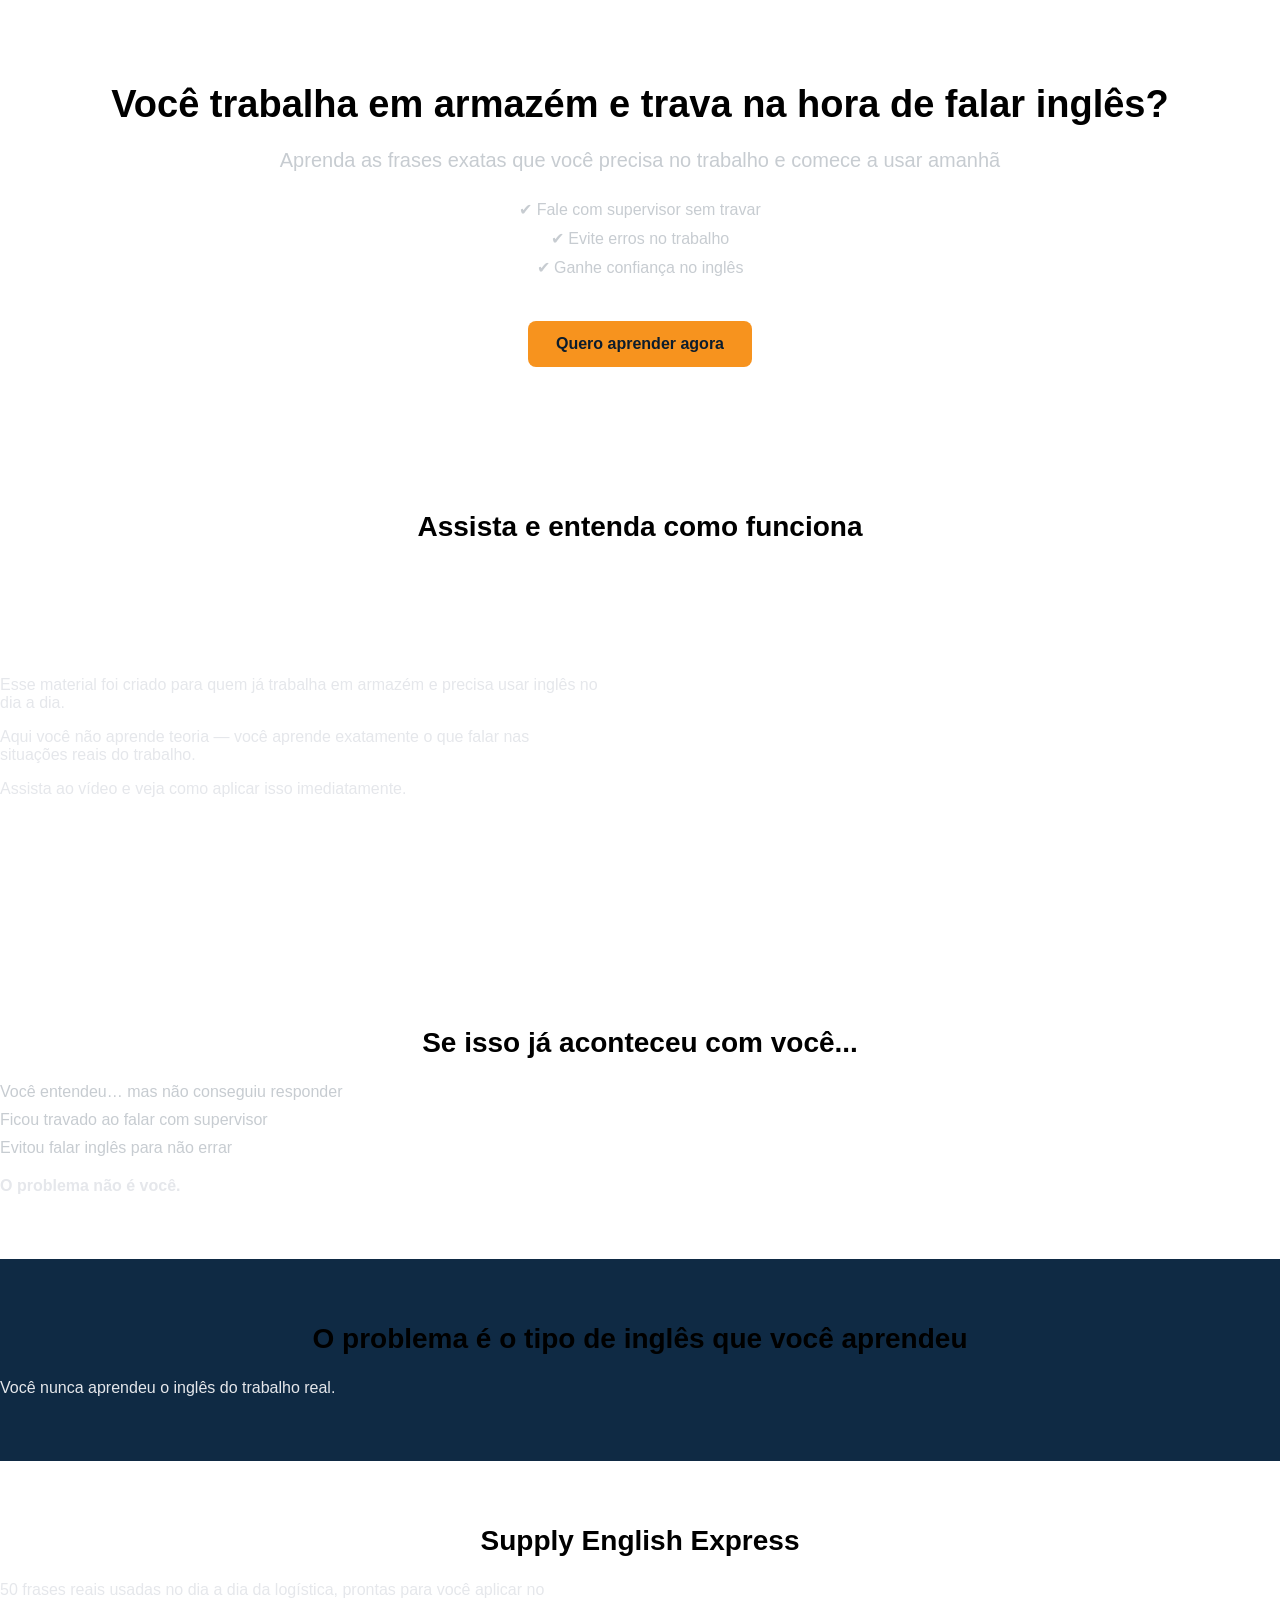
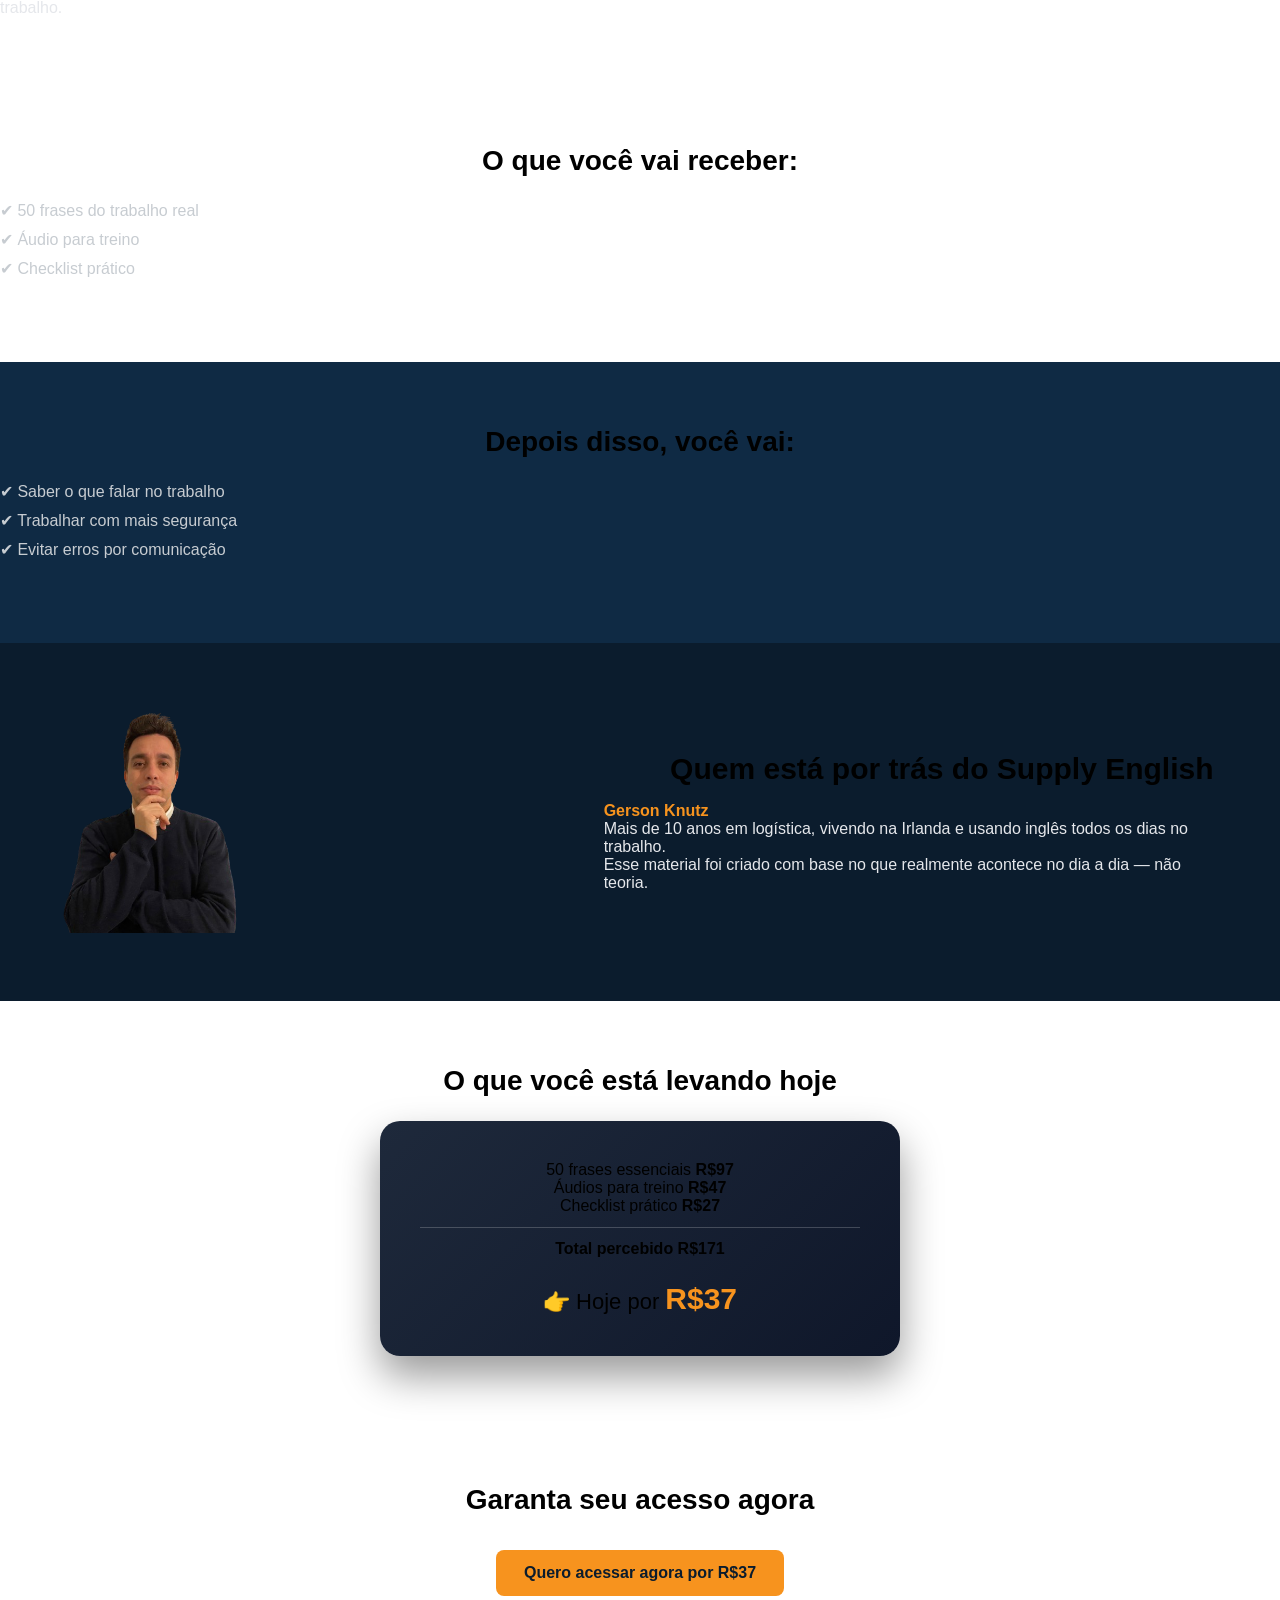
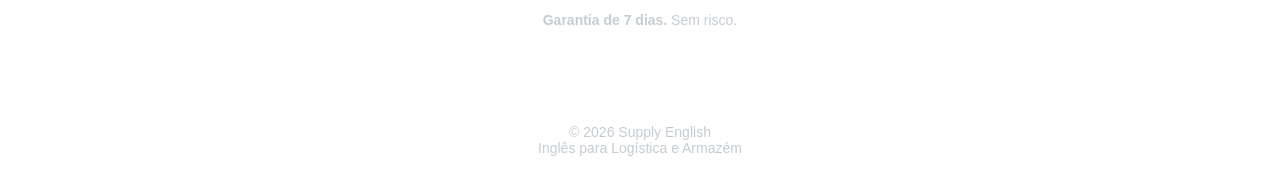
==== commit b7910ccf: "index-updated" ====
--- a/index.html
+++ b/index.html
@@ -1,46 +1,40 @@
 <!DOCTYPE html>
 <html lang="pt-BR">
 <head>
-  <meta charset="UTF-8" />
-  <meta name="viewport" content="width=device-width, initial-scale=1.0"/>
-
-  <title>Supply English | Inglês para Logística</title>
-  <meta name="description" content="Inglês prático para profissionais de logística, supply chain e operações internacionais.">
+  <meta charset="UTF-8">
+  <meta name="viewport" content="width=device-width, initial-scale=1.0">
+
+  <title>Supply English Express | 50 Frases do Armazém</title>
+
+  <meta name="description" content="Aprenda as frases essenciais em inglês para trabalhar em armazém e logística. Use no trabalho já no dia seguinte.">
 
   <link rel="stylesheet" href="./css/variables.css">
   <link rel="stylesheet" href="./css/global.css">
-  <link rel="stylesheet" href="./css/main.css">
+  <link rel="stylesheet" href="./css/express.css">
   <link rel="icon" href="./imagem/globo.png" type="image/png" />
+
+  <link href="https://fonts.googleapis.com/css2?family=Inter:wght@400;600;700&display=swap" rel="stylesheet">
 </head>
 
 <body>
 
-<section class="hero hero-main">
-  <div class="container hero-grid">
-
-    <!-- TEXTO -->
-    <div class="hero-text">
-
-      <span class="tag">Treinamento completo · Inglês aplicado ao trabalho real</span>
-
-      <h1>
-        Você trabalha com logística e trava na hora de falar inglês?
-      </h1>
-
-      <p class="subtitle">
-        Aprenda o inglês usado no dia a dia do trabalho — e comece a usar já nas próximas reuniões, e-mails e alinhamentos.
-      </p>
-
-      <div class="hero-actions">
-         <a href="#" class="cta-button">Garantir meu acesso</a>
-      </div>
-
-    </div>
-
-    <!-- IMAGEM -->
-    <div class="hero-image">
-      <img src="./imagem/first-picture.png" alt="Gerson Knutz">
-    </div>
+<!-- HERO -->
+<section class="hero">
+  <div class="container">
+
+    <h1>Você trabalha em armazém e trava na hora de falar inglês?</h1>
+
+    <p class="subtitle">
+      Aprenda as frases exatas que você precisa no trabalho e comece a usar amanhã
+    </p>
+
+    <ul class="list">
+      <li>✔ Fale com supervisor sem travar</li>
+      <li>✔ Evite erros no trabalho</li>
+      <li>✔ Ganhe confiança no inglês</li>
+    </ul>
+
+    <a href="#" class="cta-button">Quero aprender agora</a>
 
   </div>
 </section>
@@ -48,7 +42,27 @@
 <!-- VIDEO -->
 <section class="section video-section">
   <div class="container">
+
+    <h2>Assista e entenda como funciona</h2>
+
     <div class="video-grid">
+
+      <div class="video-text">
+        <p class="text">
+          Esse material foi criado para quem já trabalha em armazém
+          e precisa usar inglês no dia a dia.
+        </p>
+
+        <p class="text">
+          Aqui você não aprende teoria — você aprende exatamente o que falar
+          nas situações reais do trabalho.
+        </p>
+
+        <p class="text">
+          Assista ao vídeo e veja como aplicar isso imediatamente.
+        </p>
+      </div>
+
       <div class="video-wrapper">
         <iframe 
           src="https://www.youtube.com/embed/SEU_VIDEO_AQUI"
@@ -57,197 +71,93 @@
         </iframe>
       </div>
 
-      <!-- TEXTO -->
-      <div class="video-text">
-        <h2>Assista e entenda como isso funciona na prática</h2>
-        <p class="text">
-          Esse treinamento foi criado para quem já trabalha com logística
-          e precisa usar inglês no dia a dia — não para estudar teoria.
-        </p>
-
-        <p class="text">
-          Aqui você aprende exatamente o que dizer em situações reais:
-          reuniões, e-mails, problemas operacionais e alinhamentos.
-        </p>
-
-        <p class="text">
-          Assista ao vídeo e entenda como aplicar isso diretamente no seu trabalho.
-        </p>
-        
-      </div>
-
-    </div>
+    </div>
+
+  </div>
+</section>
+
+<!-- DOR -->
+<section class="section">
+  <div class="container">
+
+    <h2>Se isso já aconteceu com você...</h2>
+
+    <ul class="list">
+      <li>Você entendeu… mas não conseguiu responder</li>
+      <li>Ficou travado ao falar com supervisor</li>
+      <li>Evitou falar inglês para não errar</li>
+    </ul>
+
+    <p class="text"><strong>O problema não é você.</strong></p>
+
+  </div>
+</section>
+
+<!-- QUEBRA -->
+<section class="section alt">
+  <div class="container">
+
+    <h2>O problema é o tipo de inglês que você aprendeu</h2>
+
+    <p class="text">
+      Você nunca aprendeu o inglês do trabalho real.
+    </p>
+
+  </div>
+</section>
+
+<!-- SOLUÇÃO -->
+<section class="section">
+  <div class="container">
+
+    <h2>Supply English Express</h2>
+
+    <p class="text">
+      50 frases reais usadas no dia a dia da logística,
+      prontas para você aplicar no trabalho.
+    </p>
+
+  </div>
+</section>
+
+<!-- CONTEÚDO -->
+<section class="section">
+  <div class="container">
+
+    <h2>O que você vai receber:</h2>
+
+    <ul class="list">
+      <li>✔ 50 frases do trabalho real</li>
+      <li>✔ Áudio para treino</li>
+      <li>✔ Checklist prático</li>
+    </ul>
 
   </div>
 </section>
 
 <!-- BENEFÍCIOS -->
-<section class="section">
-  <div class="container">
-    <h2>O que muda depois do Supply English</h2>
-
-    <div class="grid">
-      <p>✔ Você sabe o que falar nas situações reais</p>
-      <p>✔ Você participa de reuniões com segurança</p>
-      <p>✔ Você escreve e-mails sem travar</p>
-      <p>✔ Você se posiciona melhor profissionalmente</p>
-    </div>
-  </div>
-</section>
-
-<!-- MÓDULOS -->
-<section id="modulos" class="section">
-  <div class="container">
-    <h2 class="section-title">Explore o que você vai aprender:</h2>
-
-    <div class="modules-grid">
-
-      <!-- MÓDULO 01 -->
-      <div class="module-box">
-        <div class="module-icon">🧠</div>
-        <span class="module-number">MÓDULO 01</span>
-        <h3>Inglês Operacional Essencial</h3>
-        <button class="module-toggle">+ Ler mais</button>
-        <ul class="module-details">
-          <li>Inglês funcional do dia a dia</li>
-          <li>Verbos e estruturas mais usadas</li>
-          <li>Frases para responder e alinhar</li>
-          <li>Pronúncia para ser entendido</li>
-        </ul>
-      </div>
-
-      <!-- MÓDULO 02 -->
-      <div class="module-box">
-        <div class="module-icon">🏭</div>
-        <span class="module-number">MÓDULO 02</span>
-        <h3>Comunicação em Armazém</h3>
-        <button class="module-toggle">+ Ler mais</button>
-        <ul class="module-details">
-          <li>Reportar erros</li>
-          <li>Explicar divergências</li>
-          <li>Pedir ajustes</li>
-          <li>Alinhar processos</li>
-        </ul>
-      </div>
-
-      <!-- MÓDULO 03 -->
-      <div class="module-box">
-        <div class="module-icon">📦</div>
-        <span class="module-number">MÓDULO 03</span>
-        <h3>Estoque e Inventário</h3>
-        <button class="module-toggle">+ Ler mais</button>
-        <ul class="module-details">
-          <li>Contagem de estoque</li>
-          <li>Falta ou excesso</li>
-          <li>Correções</li>
-          <li>Status</li>
-        </ul>
-      </div>
-
-      <!-- MÓDULO 04 -->
-      <div class="module-box">
-        <div class="module-icon">🚚</div>
-        <span class="module-number">MÓDULO 04</span>
-        <h3>Transporte</h3>
-        <button class="module-toggle">+ Ler mais</button>
-        <ul class="module-details">
-          <li>Comunicar atrasos</li>
-          <li>Atualizações</li>
-          <li>Replanejamento</li>
-        </ul>
-      </div>
-
-      <!-- MÓDULO 05 -->
-      <div class="module-box">
-        <div class="module-icon">🌐</div>
-        <span class="module-number">MÓDULO 05</span>
-        <h3>Supply Chain</h3>
-        <button class="module-toggle">+ Ler mais</button>
-        <ul class="module-details">
-          <li>Integração</li>
-          <li>Fluxo</li>
-          <li>Comunicação</li>
-        </ul>
-      </div>
-
-      <!-- MÓDULO 06 -->
-      <div class="module-box">
-        <div class="module-icon">📊</div>
-        <span class="module-number">MÓDULO 06</span>
-        <h3>Planejamento</h3>
-        <button class="module-toggle">+ Ler mais</button>
-        <ul class="module-details">
-          <li>Demanda</li>
-          <li>Lead time</li>
-          <li>Negociação</li>
-        </ul>
-      </div>
-
-      <!-- MÓDULO 07 -->
-      <div class="module-box">
-        <div class="module-icon">✈️</div>
-        <span class="module-number">MÓDULO 07</span>
-        <h3>Internacional</h3>
-        <button class="module-toggle">+ Ler mais</button>
-        <ul class="module-details">
-          <li>Comunicação externa</li>
-          <li>Pedidos</li>
-          <li>Dúvidas</li>
-        </ul>
-      </div>
-
-      <!-- MÓDULO 08 -->
-      <div class="module-box">
-        <div class="module-icon">🎧</div>
-        <span class="module-number">MÓDULO 08</span>
-        <h3>Reuniões</h3>
-        <button class="module-toggle">+ Ler mais</button>
-        <ul class="module-details">
-          <li>Calls</li>
-          <li>Perguntas</li>
-          <li>Posicionamento</li>
-        </ul>
-      </div>
-
-      <!-- MÓDULO 09 -->
-      <div class="module-box">
-        <div class="module-icon">✉️</div>
-        <span class="module-number">MÓDULO 09</span>
-        <h3>E-mails</h3>
-        <button class="module-toggle">+ Ler mais</button>
-        <ul class="module-details">
-          <li>Estrutura</li>
-          <li>Follow-up</li>
-          <li>Cobrança</li>
-        </ul>
-      </div>
-
-      <!-- MÓDULO 10 -->
-      <div class="module-box">
-        <div class="module-icon">🛠️</div>
-        <span class="module-number">MÓDULO 10</span>
-        <h3>Problemas</h3>
-        <button class="module-toggle">+ Ler mais</button>
-        <ul class="module-details">
-          <li>Explicar</li>
-          <li>Assumir</li>
-          <li>Resolver</li>
-        </ul>
-      </div>
-
-    </div>
-  </div>
-</section>
-
+<section class="section alt">
+  <div class="container">
+
+    <h2>Depois disso, você vai:</h2>
+
+    <ul class="list">
+      <li>✔ Saber o que falar no trabalho</li>
+      <li>✔ Trabalhar com mais segurança</li>
+      <li>✔ Evitar erros por comunicação</li>
+    </ul>
+
+  </div>
+</section>
+
+<!-- AUTORIDADE -->
 <section class="section author">
   <div class="container author-grid">
 
-    <!-- FOTO -->
     <div class="author-image">
       <img src="./imagem/foto-perfil-removebg-preview.png" alt="Gerson Knutz">
     </div>
 
-    <!-- TEXTO -->
     <div class="author-text">
 
       <h2>Quem está por trás do Supply English</h2>
@@ -255,44 +165,68 @@
       <p class="text"><strong>Gerson Knutz</strong></p>
 
       <p class="text">
-        Profissional de logística com mais de 10 anos de experiência operacional,
-        atuando em ambientes internacionais na Irlanda.
+        Mais de 10 anos em logística, vivendo na Irlanda e usando inglês todos os dias no trabalho.
       </p>
 
       <p class="text">
-        Uso inglês todos os dias no trabalho — em situações reais,
-        como alinhamentos, problemas operacionais e comunicação com times internacionais.
+        Esse material foi criado com base no que realmente acontece no dia a dia — não teoria.
       </p>
 
-      <p class="text">
-        O Supply English nasceu exatamente dessa necessidade:
-        aprender o inglês que realmente é usado no trabalho.
-      </p>
-
-      <p class="text">
-        Sem teoria desnecessária.<br>
-        Sem inglês genérico.<br>
-        Só o que você precisa para se comunicar no dia a dia.
-      </p>
-
-    </div>
-
-  </div>
-</section>
-
-<!-- CTA FINAL (REFORÇO) -->
-<section class="cta-final">
-  <div class="container">
-
-    <h2>Se você quer parar de travar no inglês no trabalho</h2>
-
-    <p class="price-value">
-      O Supply English foi criado exatamente para isso.
-    </p>
-
-    <a href="https://pay.hotmart.com/SEU_LINK_AQUI" class="cta-button">
-      Quero garantir minha vaga
+    </div>
+
+  </div>
+</section>
+
+<!-- STACK -->
+<section class="section stack">
+  <div class="container">
+
+    <h2>O que você está levando hoje</h2>
+
+    <div class="stack-box">
+
+      <div class="stack-item">
+        <span>50 frases essenciais</span>
+        <strong>R$97</strong>
+      </div>
+
+      <div class="stack-item">
+        <span>Áudios para treino</span>
+        <strong>R$47</strong>
+      </div>
+
+      <div class="stack-item">
+        <span>Checklist prático</span>
+        <strong>R$27</strong>
+      </div>
+
+      <div class="stack-total">
+        <span>Total percebido</span>
+        <strong>R$171</strong>
+      </div>
+
+      <div class="stack-final">
+        👉 Hoje por <strong>R$37</strong>
+      </div>
+
+    </div>
+
+  </div>
+</section>
+
+<!-- OFERTA -->
+<section class="section oferta">
+  <div class="container">
+
+    <h2>Garanta seu acesso agora</h2>
+
+    <a href="#" class="cta-button">
+      Quero acessar agora por R$37
     </a>
+
+    <p class="garantia">
+      <strong>Garantia de 7 dias.</strong> Sem risco.
+    </p>
 
   </div>
 </section>
@@ -304,25 +238,11 @@
     <p>© 2026 Supply English</p>
 
     <p class="footer-note">
-      Inglês para Logística, Supply Chain e Operações Internacionais
-    </p>
-
-    <p class="footer-note">
-      Todos os direitos reservados
+      Inglês para Logística e Armazém
     </p>
 
   </div>
 </footer>
-
-<!-- MODAL -->
-<div class="modal-overlay" id="moduleModal">
-  <div class="modal-box">
-    <button id="closeModal">×</button>
-    <ul id="modalContent"></ul>
-  </div>
-</div>
-
-<script src="./modules.js" defer></script>
 
 </body>
 </html>
--- a/css/express.css
+++ b/css/express.css
@@ -0,0 +1,285 @@
+/* =========================
+   HERO
+========================= */
+.hero {
+  padding: 80px 0;
+  text-align: center;
+}
+
+.hero h1 {
+  font-size: 38px;
+  margin-bottom: 20px;
+  line-height: 1.3;
+}
+
+.hero-actions {
+  margin-top: 32px;
+  display: flex;
+  flex-direction: column;
+  gap: 14px;
+}
+
+/* PROOF organizado */
+.hero-proof {
+  display: flex;
+  gap: 18px;
+  flex-wrap: wrap;
+
+  font-size: 14px;
+  color: var(--gray);
+}
+
+/* cada item */
+.hero-proof span {
+  opacity: 0.9;
+}
+
+.hero-main::after {
+  content: "";
+  position: absolute;
+  bottom: 0;
+  left: 0;
+  width: 100%;
+  height: 120px;
+
+  background: linear-gradient(
+    to bottom,
+    rgba(2,6,23,0),
+    rgba(2,6,23,1)
+  );
+}
+
+.subtitle {
+  font-size: 20px;
+  color: var(--gray);
+  margin-bottom: 28px;
+}
+
+.list {
+  list-style: none;
+  margin: 20px 0;
+}
+
+.list li {
+  margin-bottom: 10px;
+  color: var(--gray);
+  font-size: 16px;
+}
+
+/* =========================
+   BUTTON
+========================= */
+.cta-button {
+  display: inline-block;
+  margin-top: 24px;
+  padding: 14px 28px;
+  background: var(--orange);
+  color: var(--blue-dark);
+  font-weight: bold;
+  border-radius: 8px;
+  text-decoration: none;
+  transition: 0.2s;
+}
+
+.cta-button:hover {
+  transform: translateY(-2px);
+  background: var(--orange-dark);
+}
+
+/* =========================
+   SECTION BASE
+========================= */
+.section {
+  padding: 64px 0;
+}
+
+.section.alt {
+  background: var(--blue-royal);
+}
+
+h2 {
+  font-size: 28px;
+  margin-bottom: 24px;
+  text-align: center;
+}
+
+.text {
+  color: #e5e7eb;
+  font-size: 16px;
+  max-width: 600px;
+}
+
+/* =========================
+   VIDEO SECTION
+========================= */
+.video-grid {
+  display: grid;
+  grid-template-columns: 1fr 1fr;
+  gap: 40px;
+  align-items: center;
+  margin-top: 32px;
+}
+
+.video-text {
+  display: flex;
+  flex-direction: column;
+  gap: 16px;
+}
+
+.video-wrapper iframe {
+  width: 100%;
+  height: 320px;
+  border-radius: 12px;
+}
+
+/* =========================
+   AUTHOR
+========================= */
+.section.author {
+  background: var(--blue-dark);
+}
+
+.author-grid {
+  display: grid;
+  grid-template-columns: 1fr 1.2fr;
+  gap: 40px;
+  align-items: center;
+}
+
+.author-image img {
+  width: 100%;
+  max-width: 300px;
+  border-radius: 12px;
+}
+
+.author-text h2 {
+  font-size: 30px;
+  margin-bottom: 16px;
+}
+
+.author-text strong {
+  color: var(--orange);
+}
+
+/* =========================
+   STACK (VALOR)
+========================= */
+.section.stack {
+  text-align: center;
+}
+
+.stack-box {
+  background: linear-gradient(135deg, #1e293b, #0f172a);
+  padding: 40px;
+  border-radius: 20px;
+  max-width: 520px;
+  margin: 0 auto;
+  box-shadow: 0 20px 40px rgba(0,0,0,0.4);
+}
+
+.stack-list {
+  list-style: none;
+  text-align: left;
+  margin-bottom: 20px;
+}
+
+.stack-list li {
+  display: flex;
+  justify-content: space-between;
+  margin-bottom: 10px;
+  color: #e5e7eb;
+}
+
+.stack-total {
+  border-top: 1px solid rgba(255,255,255,0.2);
+  padding-top: 12px;
+  margin-top: 12px;
+  font-weight: bold;
+}
+
+.stack-final {
+  margin-top: 24px;
+  font-size: 22px;
+}
+
+.stack-final strong {
+  font-size: 30px;
+  color: var(--orange);
+}
+
+/* =========================
+   OFFER
+========================= */
+.section.oferta {
+  text-align: center;
+}
+
+.oferta h2 {
+  margin-bottom: 10px;
+}
+
+.oferta h1 {
+  font-size: 42px;
+  color: var(--orange);
+  margin-bottom: 16px;
+}
+
+.garantia {
+  margin-top: 16px;
+  font-size: 14px;
+  color: var(--gray);
+}
+
+/* =========================
+   FOOTER
+========================= */
+.footer {
+  padding: 32px 0;
+  text-align: center;
+  color: var(--gray);
+  font-size: 14px;
+}
+
+/* =========================
+   RESPONSIVO
+========================= */
+@media (max-width: 900px) {
+  .video-grid {
+    grid-template-columns: 1fr;
+  }
+
+  .author-grid {
+    grid-template-columns: 1fr;
+    text-align: center;
+  }
+
+  .author-image img {
+    margin: 0 auto;
+  }
+
+  .video-wrapper iframe {
+    height: 260px;
+  }
+}
+
+@media (max-width: 600px) {
+  .hero h1 {
+    font-size: 28px;
+  }
+
+  h2 {
+    font-size: 22px;
+  }
+
+  .subtitle {
+    font-size: 16px;
+  }
+
+  .stack-box {
+    padding: 24px;
+  }
+
+  .stack-final strong {
+    font-size: 26px;
+  }
+}
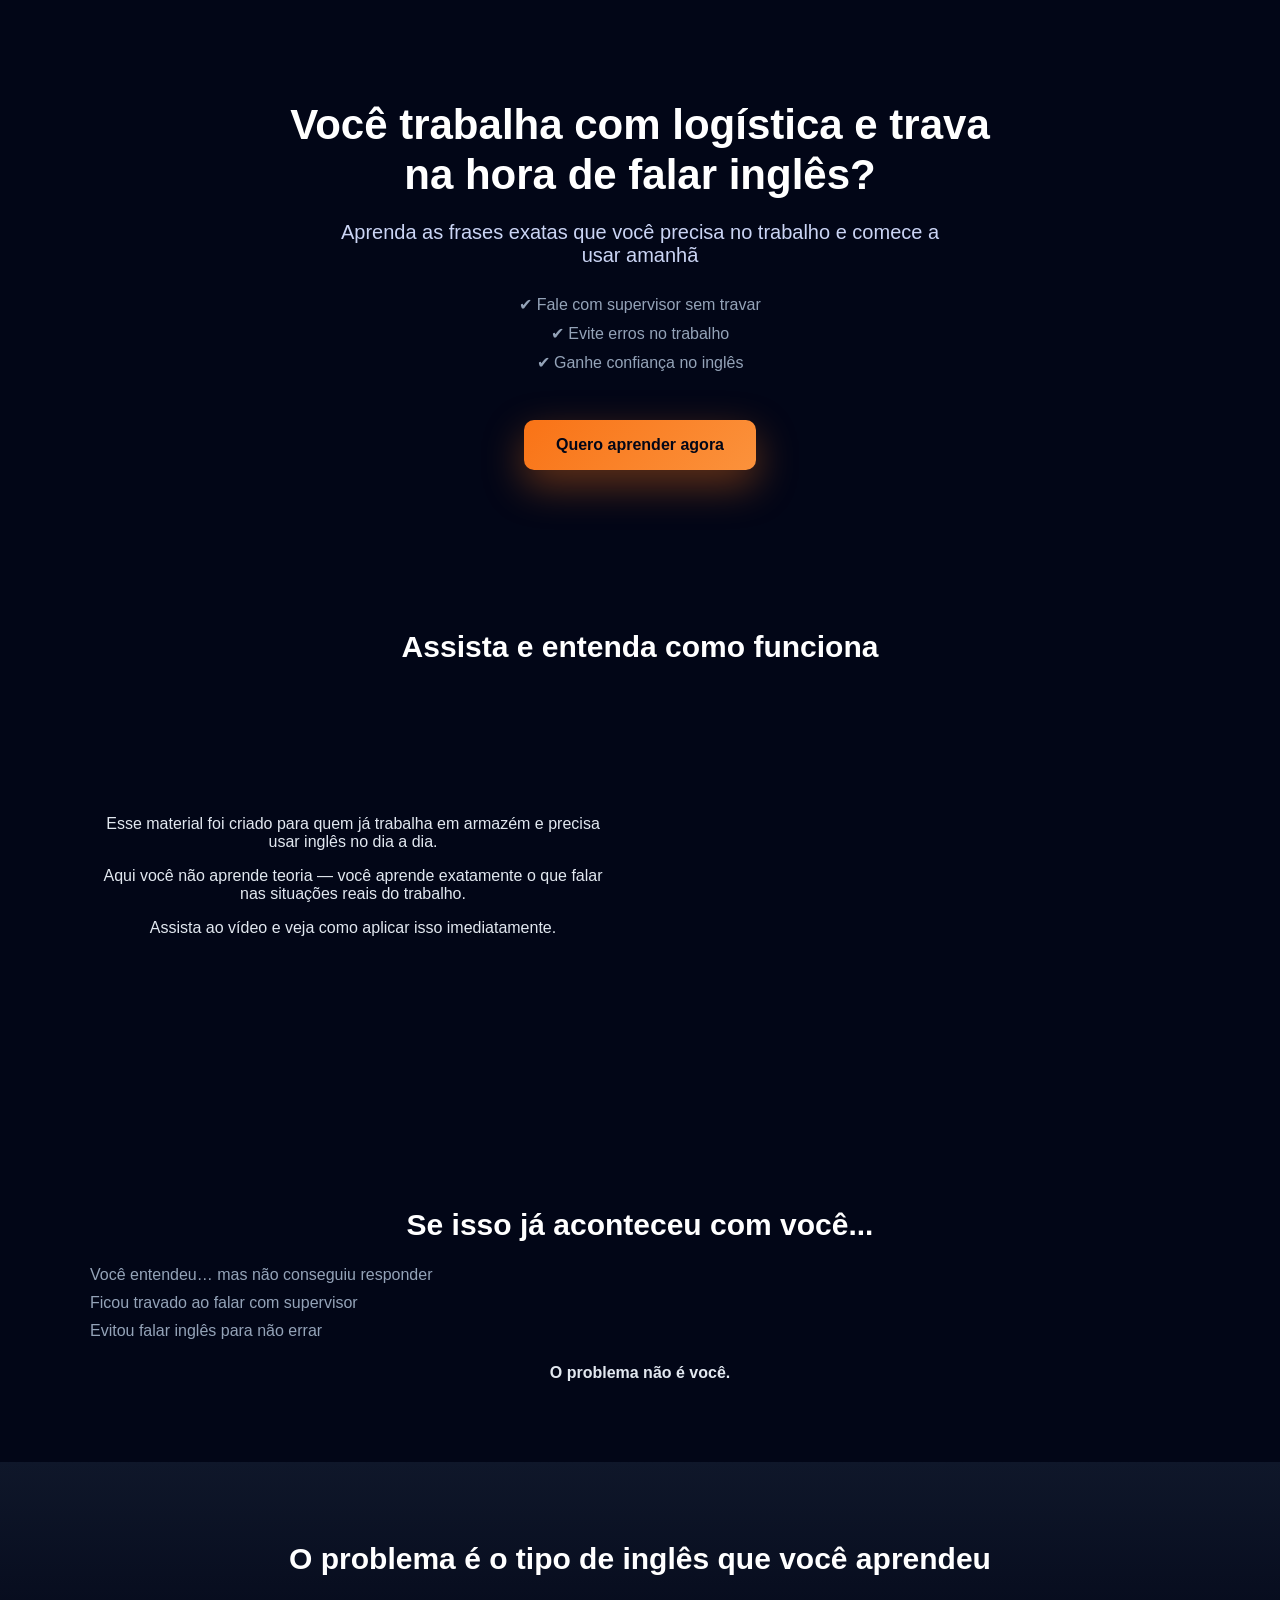
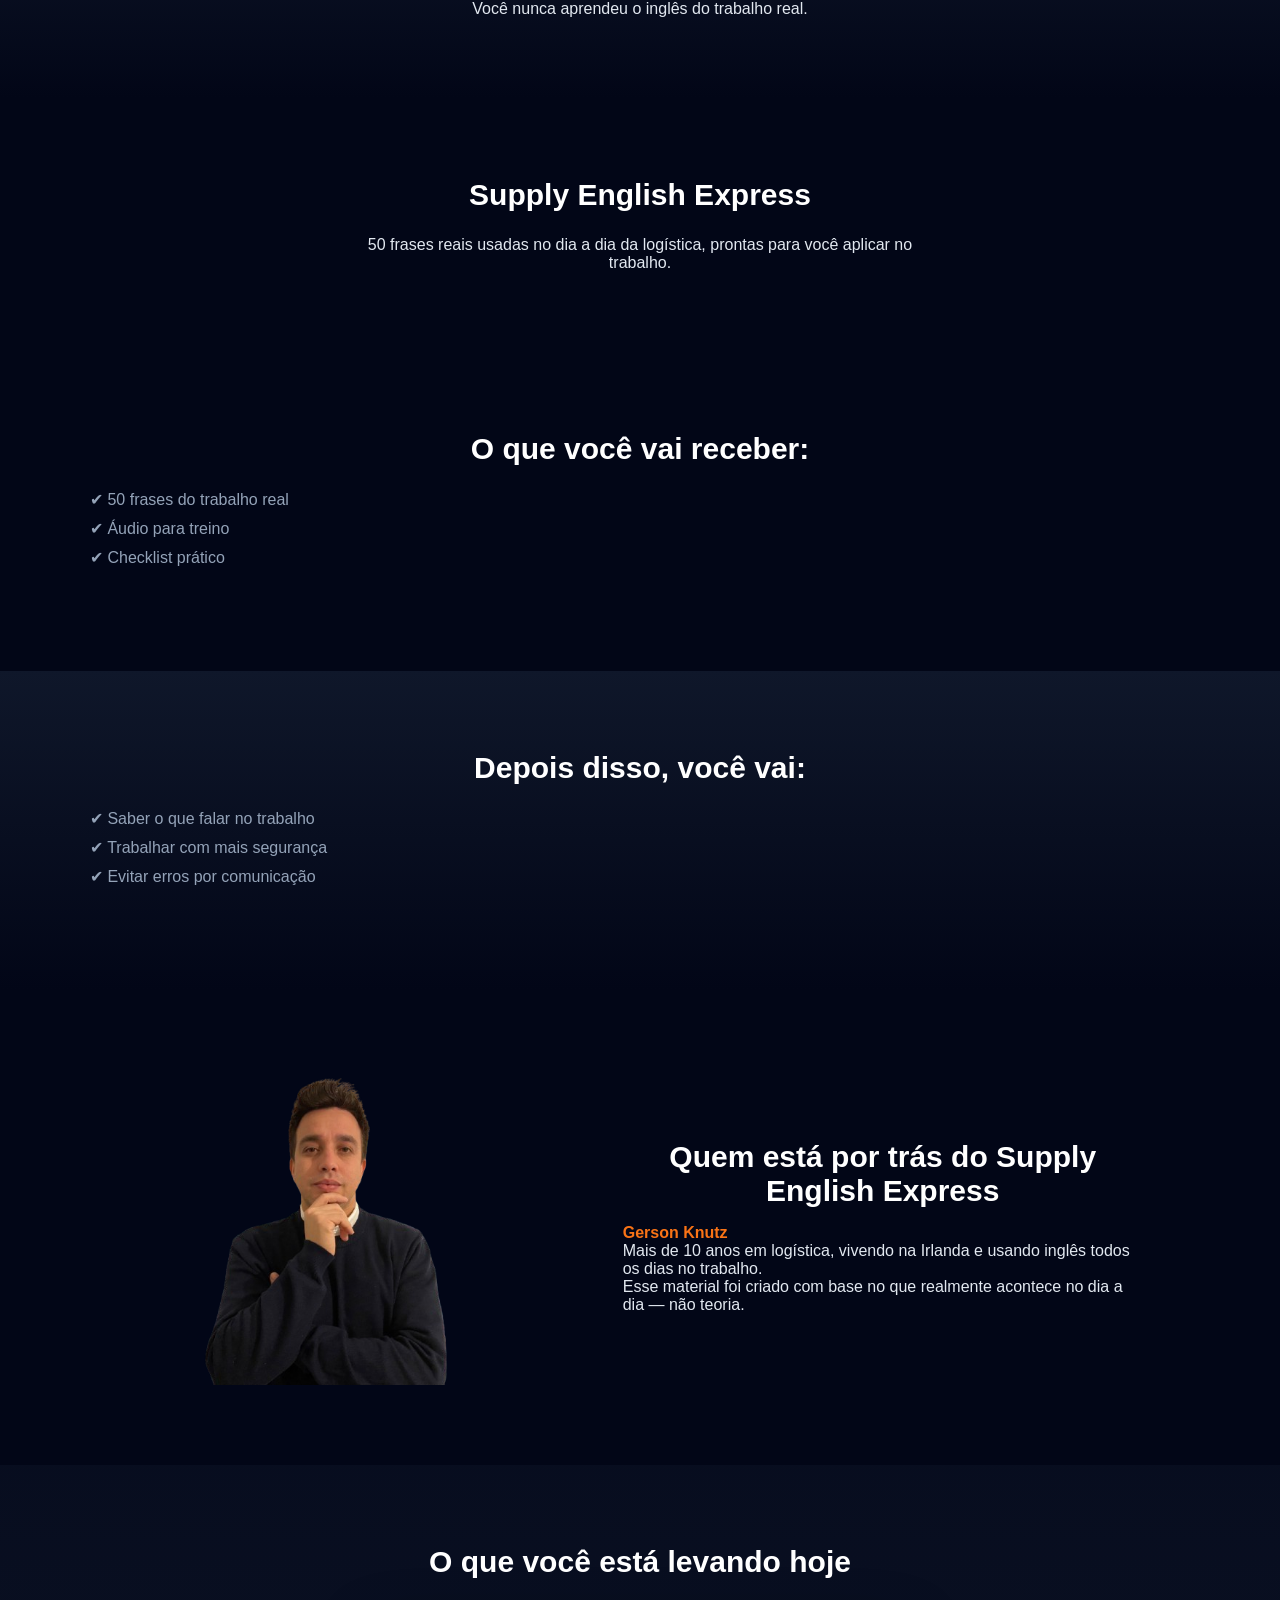
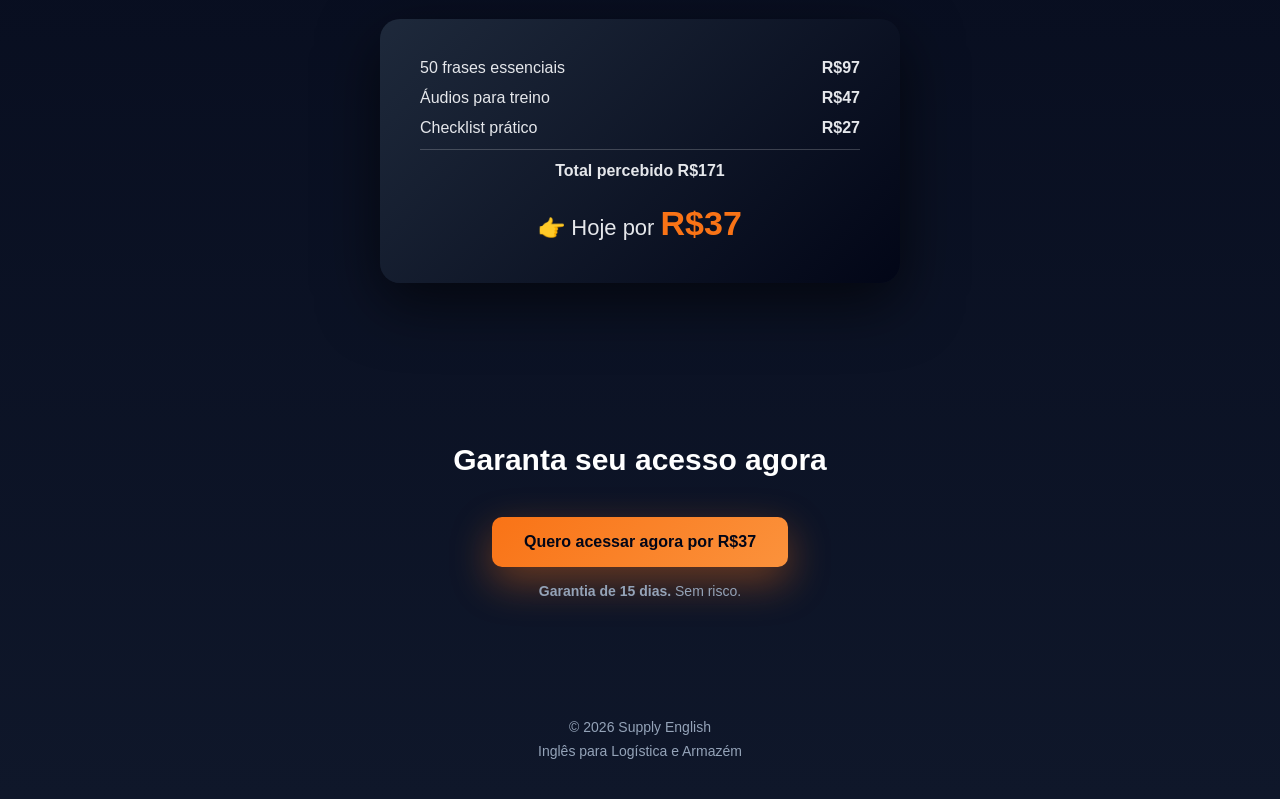
==== commit 7076b665: "site-updated" ====
--- a/index.html
+++ b/index.html
@@ -4,7 +4,7 @@
   <meta charset="UTF-8">
   <meta name="viewport" content="width=device-width, initial-scale=1.0">
 
-  <title>Supply English Express | 50 Frases do Armazém</title>
+  <title>Supply English Express | Inglês para Logística</title>
 
   <meta name="description" content="Aprenda as frases essenciais em inglês para trabalhar em armazém e logística. Use no trabalho já no dia seguinte.">
 
@@ -22,7 +22,7 @@
 <section class="hero">
   <div class="container">
 
-    <h1>Você trabalha em armazém e trava na hora de falar inglês?</h1>
+    <h1>Você trabalha com logística e trava na hora de falar inglês?</h1>
 
     <p class="subtitle">
       Aprenda as frases exatas que você precisa no trabalho e comece a usar amanhã
@@ -34,7 +34,9 @@
       <li>✔ Ganhe confiança no inglês</li>
     </ul>
 
-    <a href="#" class="cta-button">Quero aprender agora</a>
+    <a href="https://go.hotmart.com/M105666903X?dp=1" target="_blank" class="cta-button">
+  Quero aprender agora
+</a>
 
   </div>
 </section>
@@ -160,7 +162,7 @@
 
     <div class="author-text">
 
-      <h2>Quem está por trás do Supply English</h2>
+      <h2>Quem está por trás do Supply English Express</h2>
 
       <p class="text"><strong>Gerson Knutz</strong></p>
 
@@ -220,12 +222,12 @@
 
     <h2>Garanta seu acesso agora</h2>
 
-    <a href="#" class="cta-button">
-      Quero acessar agora por R$37
-    </a>
+    <a href="https://go.hotmart.com/M105666903X?dp=1" target="_blank" class="cta-button">
+  Quero acessar agora por R$37
+</a>
 
     <p class="garantia">
-      <strong>Garantia de 7 dias.</strong> Sem risco.
+      <strong>Garantia de 15 dias.</strong> Sem risco.
     </p>
 
   </div>
--- a/css/variables.css
+++ b/css/variables.css
@@ -1,9 +1,18 @@
 :root {
-  --blue-dark: #0B1C2D;
-  --blue-royal: #0F2A44;
-  --white: #FFFFFF;
-  --gray: #C7CCD1;
-  --orange: #F7931E;
-  --orange-dark: #D97706;
-  --black: #1a1a1a;
+  /* BASE */
+  --blue-dark: #020617;   /* 🔥 mais profundo (antes estava claro) */
+  --blue-royal: #0f172a;  /* usado em seções */
+
+  /* TEXTO */
+  --white: #ffffff;
+  --gray: #94a3b8;        /* 🔥 melhor leitura em fundo escuro */
+  --gray-light: #cbd5f5;  /* subtítulos */
+
+  /* DESTAQUE */
+  --orange: #f97316;      /* 🔥 mais vibrante (melhor conversão) */
+  --orange-light: #fb923c;
+  --orange-dark: #ea580c;
+
+  /* BASE EXTRA */
+  --black: #020617;
 }
--- a/css/express.css
+++ b/css/express.css
@@ -1,69 +1,53 @@
+
+/* =========================
+   BASE
+========================= */
+body {
+  background: linear-gradient(180deg, #020617 0%, #020617 60%, #0f172a 100%);
+}
+
+/* CONTAINER CENTRAL */
+.container {
+  width: 90%;
+  max-width: 1100px;
+  margin: 0 auto;
+}
+
 /* =========================
    HERO
 ========================= */
 .hero {
-  padding: 80px 0;
-  text-align: center;
+  padding: 100px 0 80px;
+  text-align: center;
+  position: relative;
 }
 
 .hero h1 {
-  font-size: 38px;
+  font-size: 42px;
+  line-height: 1.2;
   margin-bottom: 20px;
-  line-height: 1.3;
-}
-
-.hero-actions {
-  margin-top: 32px;
-  display: flex;
-  flex-direction: column;
-  gap: 14px;
-}
-
-/* PROOF organizado */
-.hero-proof {
-  display: flex;
-  gap: 18px;
-  flex-wrap: wrap;
-
-  font-size: 14px;
-  color: var(--gray);
-}
-
-/* cada item */
-.hero-proof span {
-  opacity: 0.9;
-}
-
-.hero-main::after {
-  content: "";
-  position: absolute;
-  bottom: 0;
-  left: 0;
-  width: 100%;
-  height: 120px;
-
-  background: linear-gradient(
-    to bottom,
-    rgba(2,6,23,0),
-    rgba(2,6,23,1)
-  );
+  max-width: 720px;
+  margin-inline: auto;
+  color: var(--white);
 }
 
 .subtitle {
   font-size: 20px;
-  color: var(--gray);
+  color: #cbd5f5;
   margin-bottom: 28px;
+  max-width: 600px;
+  margin-inline: auto;
 }
 
 .list {
   list-style: none;
-  margin: 20px 0;
+  margin: 24px 0;
 }
 
 .list li {
   margin-bottom: 10px;
-  color: var(--gray);
-  font-size: 16px;
+  font-size: 16px;
+  color: #94a3b8;
 }
 
 /* =========================
@@ -72,52 +56,61 @@
 .cta-button {
   display: inline-block;
   margin-top: 24px;
-  padding: 14px 28px;
-  background: var(--orange);
-  color: var(--blue-dark);
-  font-weight: bold;
-  border-radius: 8px;
+
+  padding: 16px 32px;
+  border-radius: 10px;
+
+  background: linear-gradient(135deg, #f97316, #fb923c);
+  color: #020617;
+
+  font-weight: 700;
+  font-size: 16px;
   text-decoration: none;
-  transition: 0.2s;
+
+  box-shadow: 0 15px 40px rgba(249,115,22,0.4);
+
+  transition: all 0.3s ease;
 }
 
 .cta-button:hover {
-  transform: translateY(-2px);
-  background: var(--orange-dark);
+  transform: translateY(-4px);
 }
 
 /* =========================
    SECTION BASE
 ========================= */
 .section {
-  padding: 64px 0;
+  padding: 80px 0;
 }
 
 .section.alt {
-  background: var(--blue-royal);
+  background: linear-gradient(180deg, #0f172a, #020617);
 }
 
 h2 {
-  font-size: 28px;
+  font-size: 30px;
   margin-bottom: 24px;
   text-align: center;
+    color: var(--white);
 }
 
 .text {
-  color: #e5e7eb;
+  color: #e2e8f0;
   font-size: 16px;
   max-width: 600px;
-}
-
-/* =========================
-   VIDEO SECTION
+  margin-inline: auto;
+  text-align: center;
+}
+
+/* =========================
+   VIDEO
 ========================= */
 .video-grid {
   display: grid;
   grid-template-columns: 1fr 1fr;
-  gap: 40px;
+  gap: 48px;
   align-items: center;
-  margin-top: 32px;
+  margin-top: 40px;
 }
 
 .video-text {
@@ -128,28 +121,46 @@
 
 .video-wrapper iframe {
   width: 100%;
-  height: 320px;
-  border-radius: 12px;
+  height: 340px;
+  border-radius: 14px;
 }
 
 /* =========================
    AUTHOR
 ========================= */
 .section.author {
-  background: var(--blue-dark);
-}
-
+  background: #020617;
+}
+
+/* GRID */
 .author-grid {
   display: grid;
   grid-template-columns: 1fr 1.2fr;
-  gap: 40px;
-  align-items: center;
-}
-
+  gap: 60px; /* mais respiro */
+  align-items: center; /* centraliza vertical */
+}
+
+/* IMAGEM MAIOR */
 .author-image img {
   width: 100%;
-  max-width: 300px;
-  border-radius: 12px;
+  max-width: 420px; /* 🔥 aumentei */
+  border-radius: 14px;
+  display: block;
+  margin: 0 auto;
+}
+
+/* TEXTO */
+.author-text {
+  display: flex;
+  flex-direction: column;
+  justify-content: center; /* central vertical */
+  text-align: left; /* 👈 alinhado à esquerda */
+  max-width: 520px;
+}
+
+.author-text .text {
+  text-align: left;
+  margin-inline: 0; /* 🔥 remove centralização */
 }
 
 .author-text h2 {
@@ -162,31 +173,27 @@
 }
 
 /* =========================
-   STACK (VALOR)
+   STACK
 ========================= */
 .section.stack {
   text-align: center;
 }
 
 .stack-box {
-  background: linear-gradient(135deg, #1e293b, #0f172a);
+  background: linear-gradient(135deg, #1e293b, #020617);
   padding: 40px;
   border-radius: 20px;
   max-width: 520px;
-  margin: 0 auto;
-  box-shadow: 0 20px 40px rgba(0,0,0,0.4);
-}
-
-.stack-list {
-  list-style: none;
-  text-align: left;
-  margin-bottom: 20px;
-}
-
-.stack-list li {
+  margin: 40px auto 0;
+
+  box-shadow: 0 20px 60px rgba(0,0,0,0.6);
+}
+
+.stack-item {
   display: flex;
   justify-content: space-between;
-  margin-bottom: 10px;
+  margin-bottom: 12px;
+  font-size: 16px;
   color: #e5e7eb;
 }
 
@@ -195,49 +202,49 @@
   padding-top: 12px;
   margin-top: 12px;
   font-weight: bold;
+  color: #e5e7eb;
 }
 
 .stack-final {
   margin-top: 24px;
   font-size: 22px;
+  color: #e5e7eb;
 }
 
 .stack-final strong {
-  font-size: 30px;
+  font-size: 34px;
   color: var(--orange);
 }
 
 /* =========================
-   OFFER
+   OFERTA
 ========================= */
 .section.oferta {
   text-align: center;
 }
 
 .oferta h2 {
-  margin-bottom: 10px;
-}
-
-.oferta h1 {
-  font-size: 42px;
-  color: var(--orange);
   margin-bottom: 16px;
 }
 
 .garantia {
   margin-top: 16px;
   font-size: 14px;
-  color: var(--gray);
+  color: #94a3b8;
 }
 
 /* =========================
    FOOTER
 ========================= */
 .footer {
-  padding: 32px 0;
-  text-align: center;
-  color: var(--gray);
+  padding: 40px 0;
+  text-align: center;
+  color: #94a3b8;
   font-size: 14px;
+}
+
+.footer-note {
+  margin-top: 8px;
 }
 
 /* =========================
@@ -246,6 +253,7 @@
 @media (max-width: 900px) {
   .video-grid {
     grid-template-columns: 1fr;
+    gap: 28px;
   }
 
   .author-grid {
@@ -253,16 +261,16 @@
     text-align: center;
   }
 
-  .author-image img {
-    margin: 0 auto;
-  }
-
   .video-wrapper iframe {
     height: 260px;
   }
 }
 
 @media (max-width: 600px) {
+  .hero {
+    padding: 80px 0 60px;
+  }
+
   .hero h1 {
     font-size: 28px;
   }
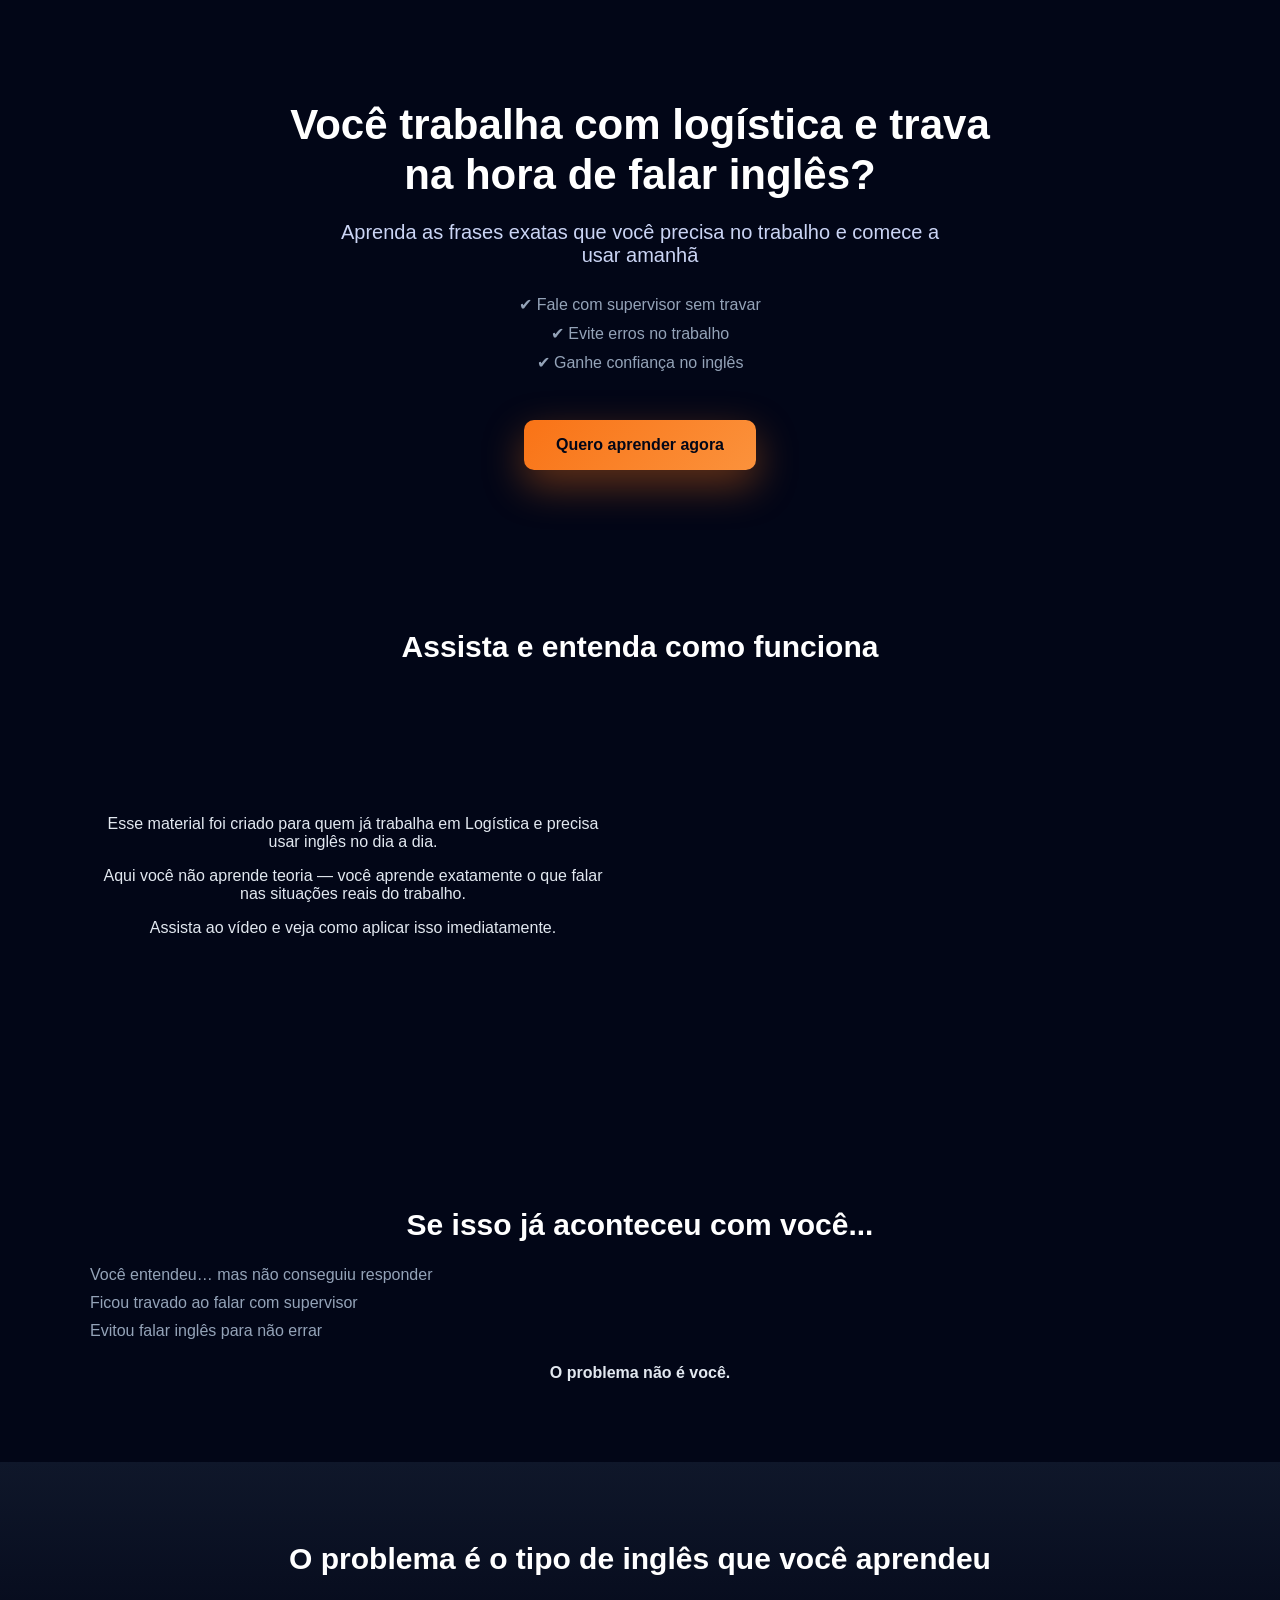
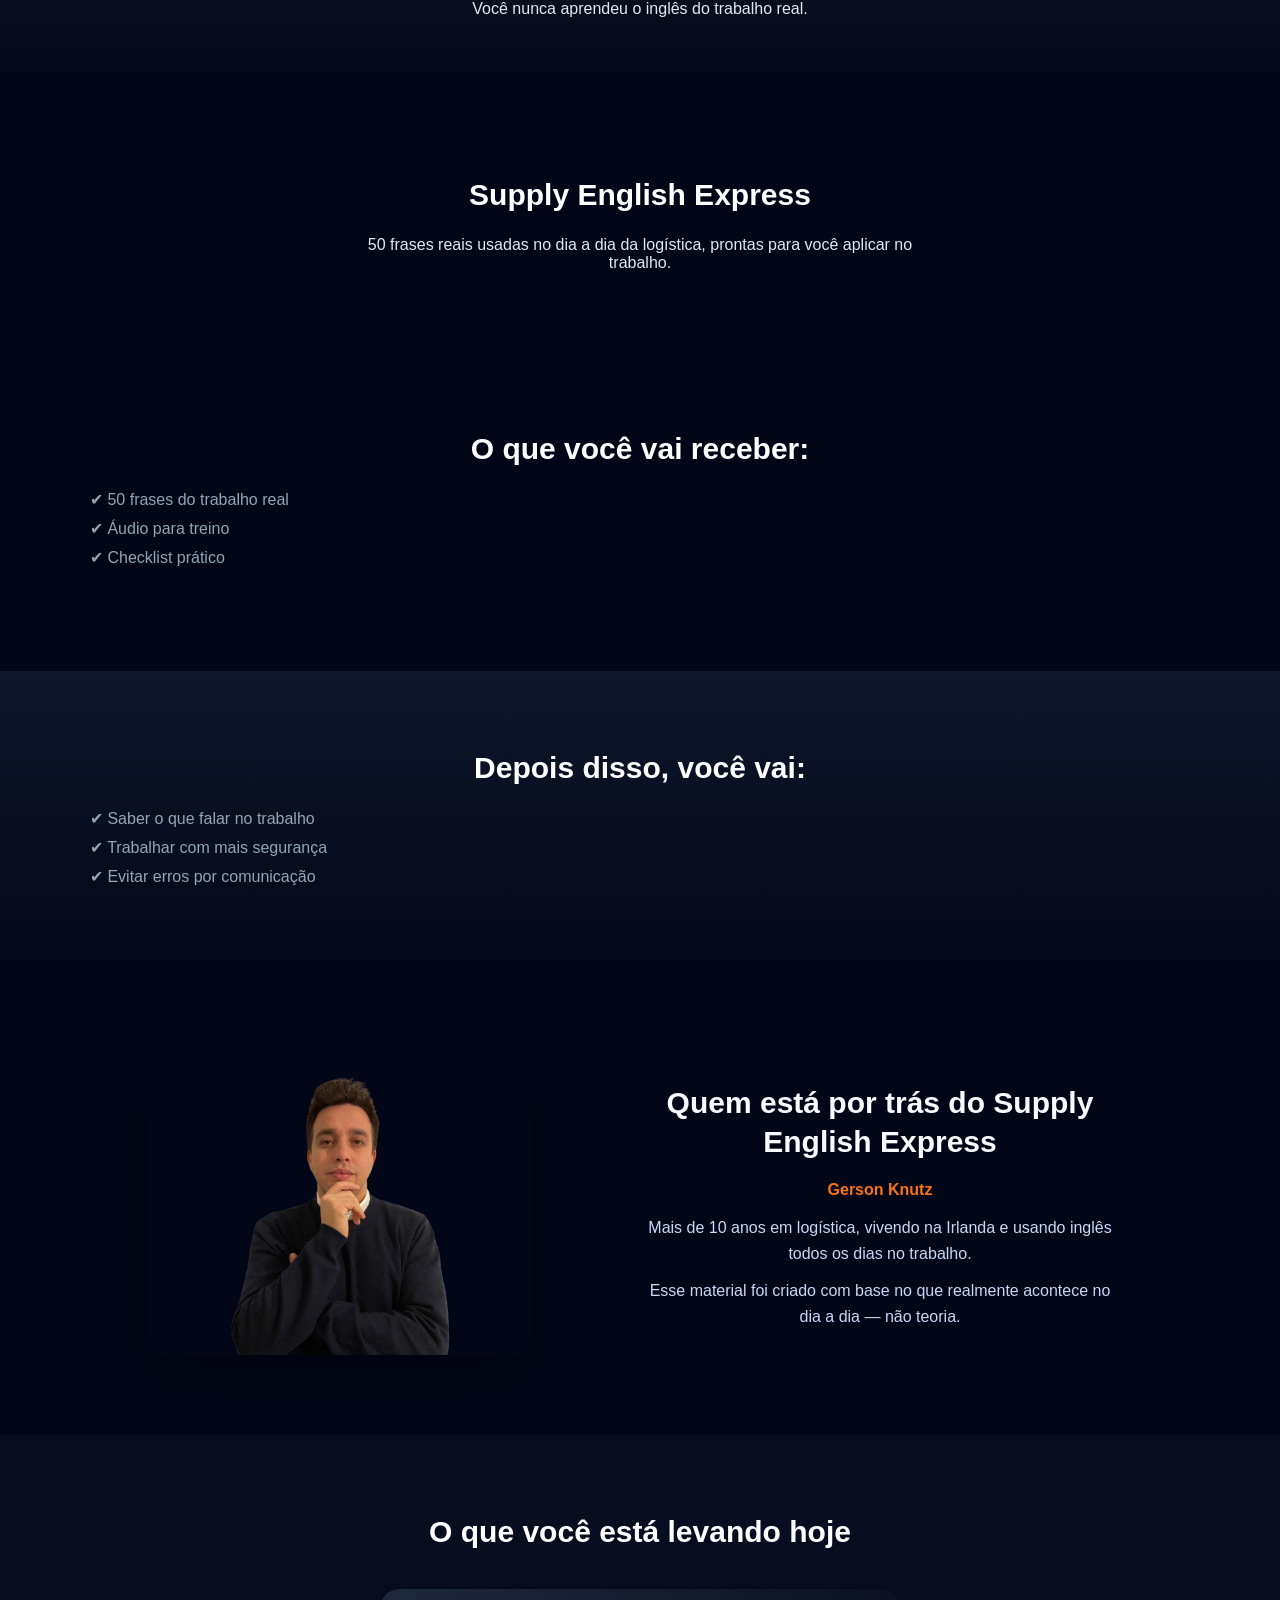
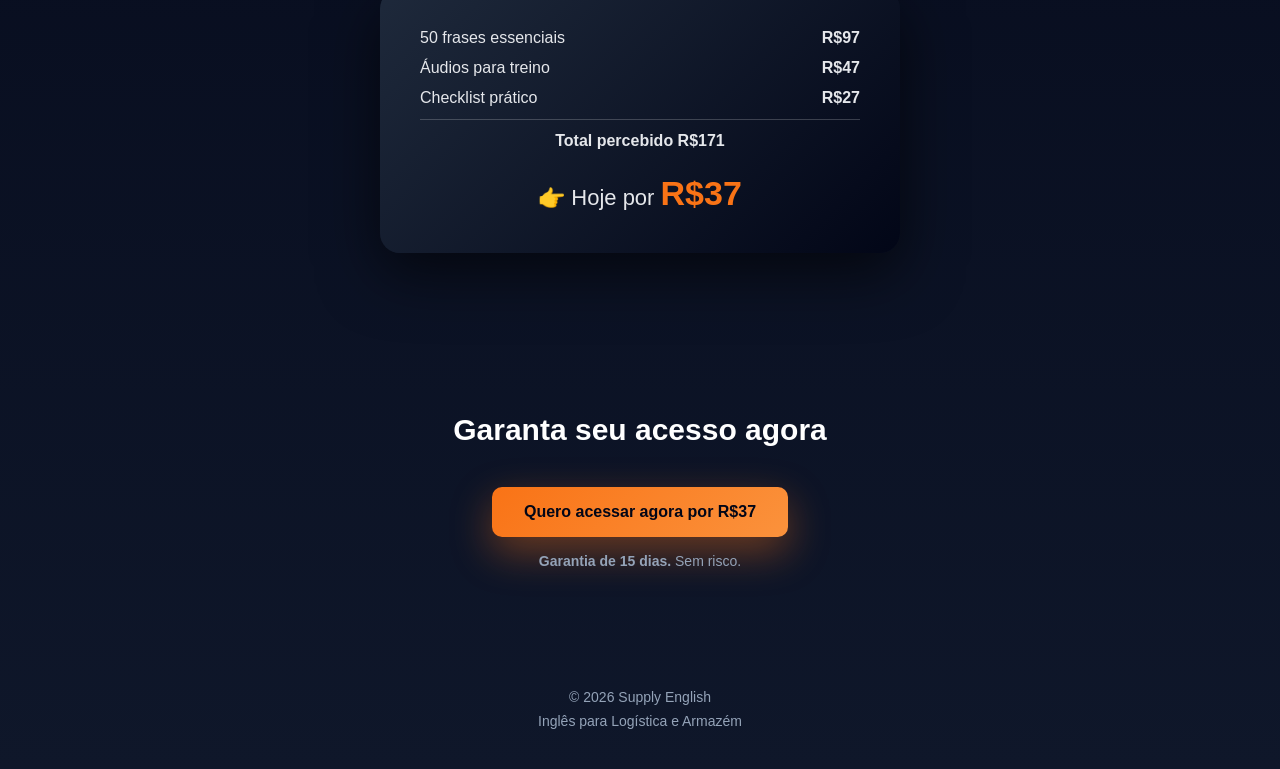
==== commit 85b0d220: "pageupdated" ====
--- a/index.html
+++ b/index.html
@@ -51,7 +51,7 @@
 
       <div class="video-text">
         <p class="text">
-          Esse material foi criado para quem já trabalha em armazém
+          Esse material foi criado para quem já trabalha em Logística
           e precisa usar inglês no dia a dia.
         </p>
 
--- a/css/express.css
+++ b/css/express.css
@@ -128,48 +128,66 @@
 /* =========================
    AUTHOR
 ========================= */
+
 .section.author {
   background: #020617;
+  padding: 80px 0;
 }
 
 /* GRID */
 .author-grid {
   display: grid;
-  grid-template-columns: 1fr 1.2fr;
-  gap: 60px; /* mais respiro */
-  align-items: center; /* centraliza vertical */
-}
-
-/* IMAGEM MAIOR */
+  grid-template-columns: 1fr 1.1fr; /* 🔥 leve ajuste */
+  gap: 50px;
+  align-items: center;
+}
+
+/* IMAGEM */
+.author-image {
+  display: flex;
+  justify-content: center;
+}
+
 .author-image img {
   width: 100%;
-  max-width: 420px; /* 🔥 aumentei */
-  border-radius: 14px;
-  display: block;
-  margin: 0 auto;
+  max-width: 380px; /* 🔥 um pouco menor (melhor proporção com menos texto) */
+  border-radius: 16px;
+  object-fit: cover;
+
+  box-shadow: 0 20px 60px rgba(0,0,0,0.4);
 }
 
 /* TEXTO */
 .author-text {
   display: flex;
   flex-direction: column;
-  justify-content: center; /* central vertical */
-  text-align: left; /* 👈 alinhado à esquerda */
-  max-width: 520px;
-}
-
-.author-text .text {
+  justify-content: center;
+
   text-align: left;
-  margin-inline: 0; /* 🔥 remove centralização */
-}
-
+  max-width: 480px; /* 🔥 menor para compactar */
+}
+
+/* TÍTULO */
 .author-text h2 {
   font-size: 30px;
   margin-bottom: 16px;
-}
-
+  line-height: 1.3;
+
+  color: #f8fafc;
+}
+
+/* NOME */
 .author-text strong {
   color: var(--orange);
+}
+
+/* TEXTO */
+.author-text .text {
+  font-size: 16px;
+  line-height: 1.6;
+  color: #cbd5f5;
+
+  margin-bottom: 12px;
 }
 
 /* =========================
@@ -258,7 +276,17 @@
 
   .author-grid {
     grid-template-columns: 1fr;
+    gap: 32px;
     text-align: center;
+  }
+
+  .author-text {
+    text-align: center;
+    max-width: 100%;
+  }
+
+  .author-image img {
+    max-width: 260px;
   }
 
   .video-wrapper iframe {
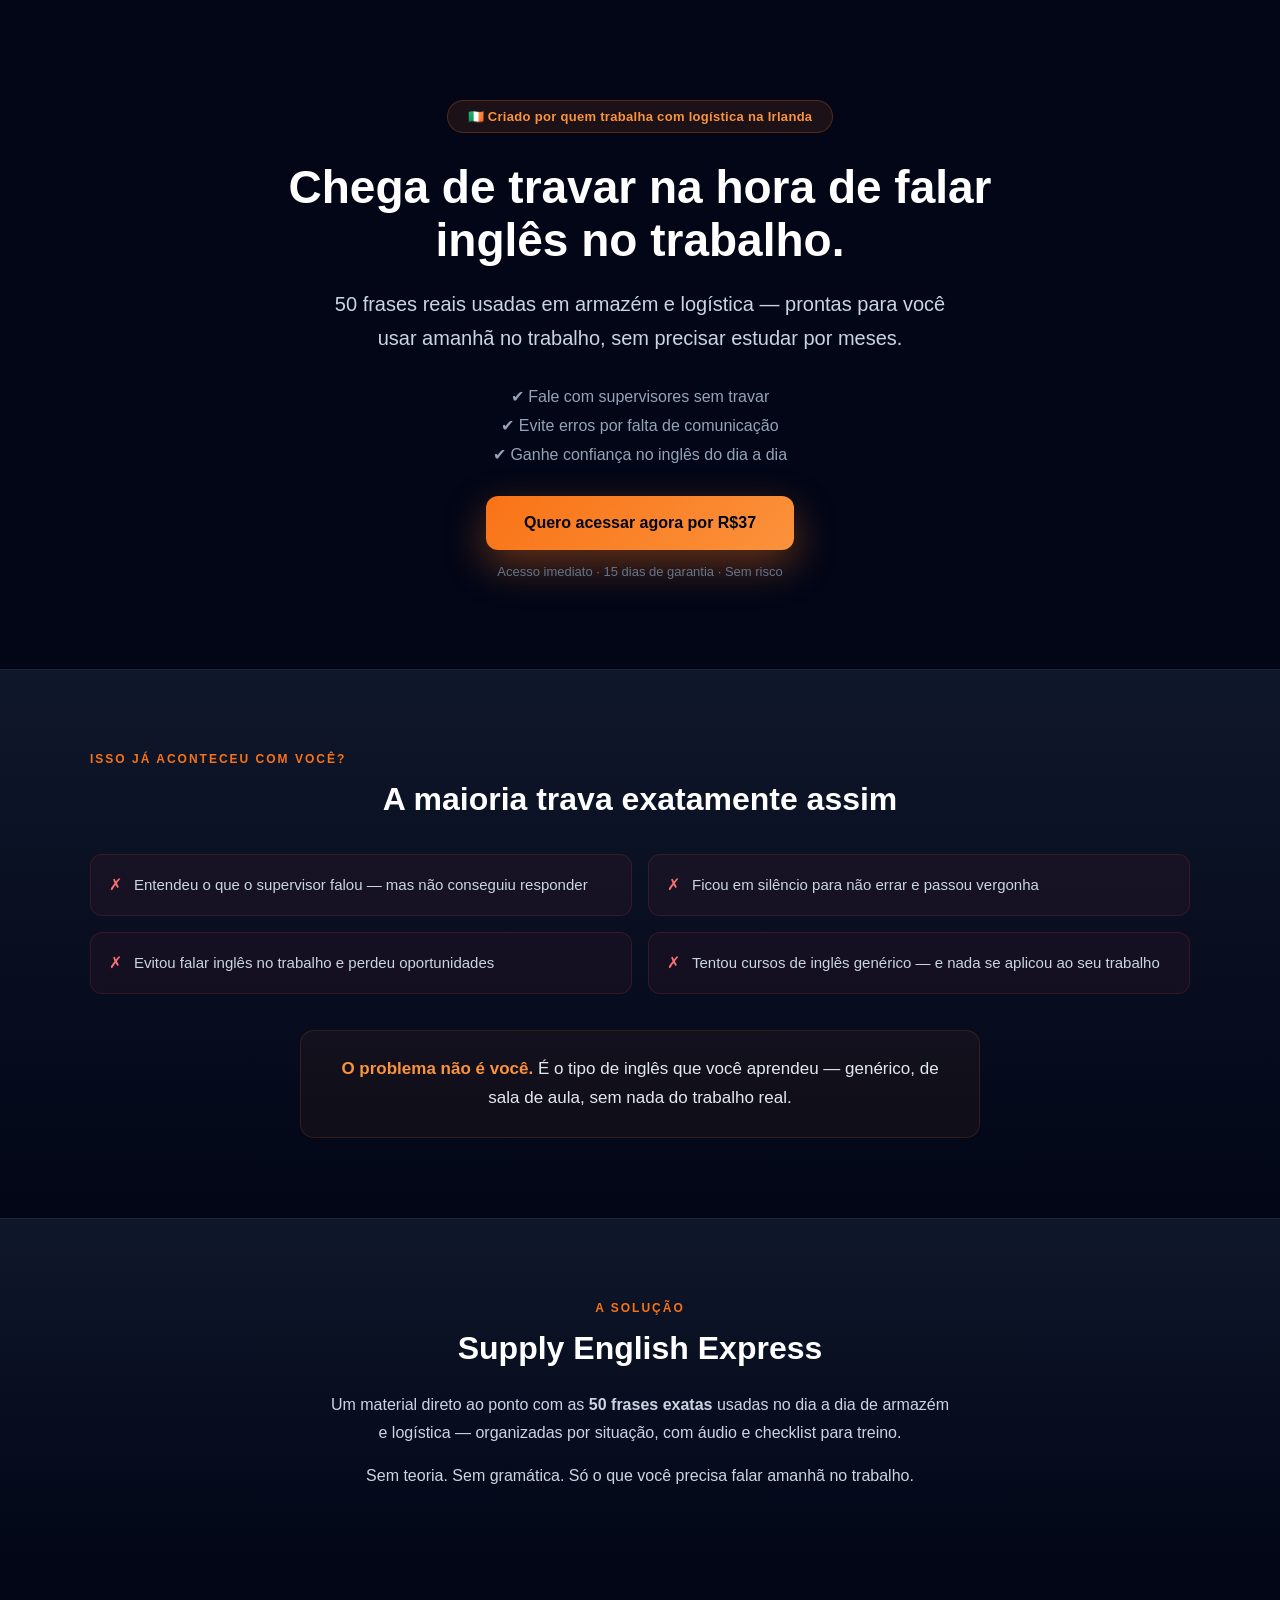
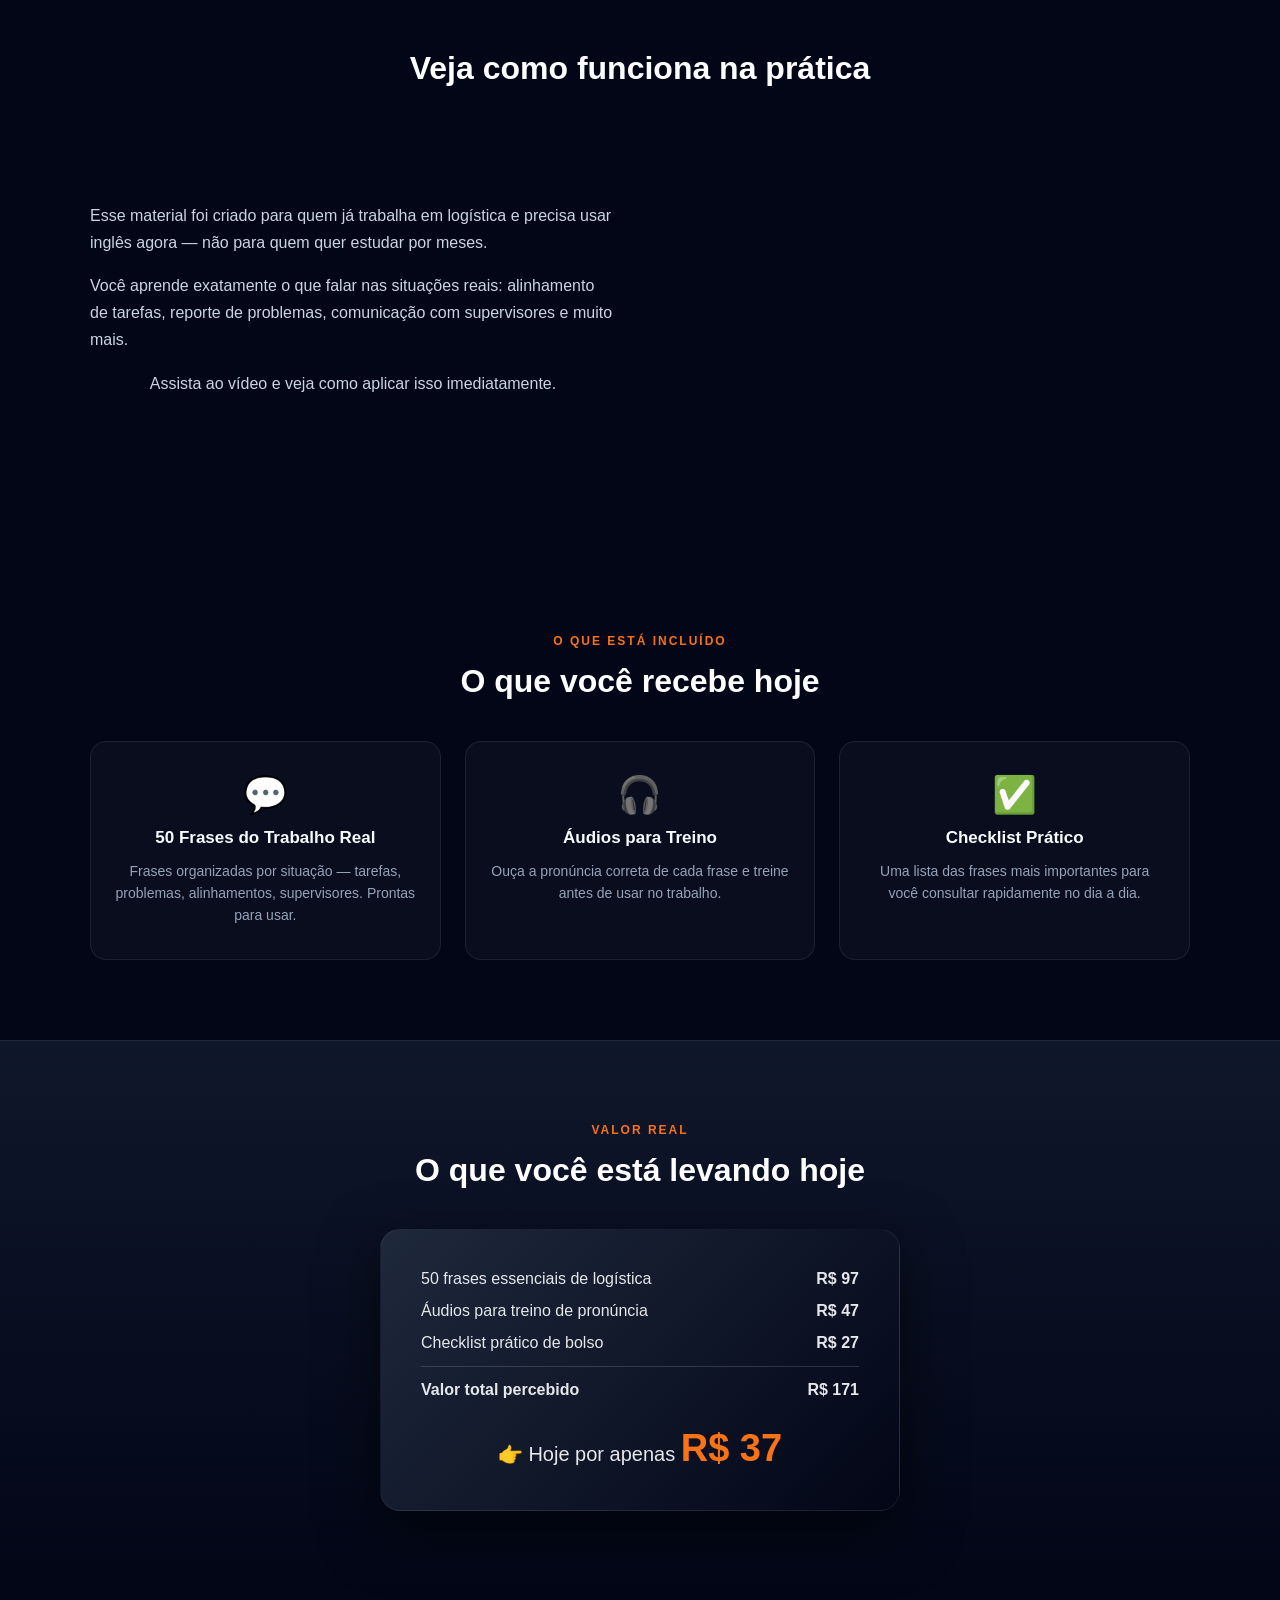
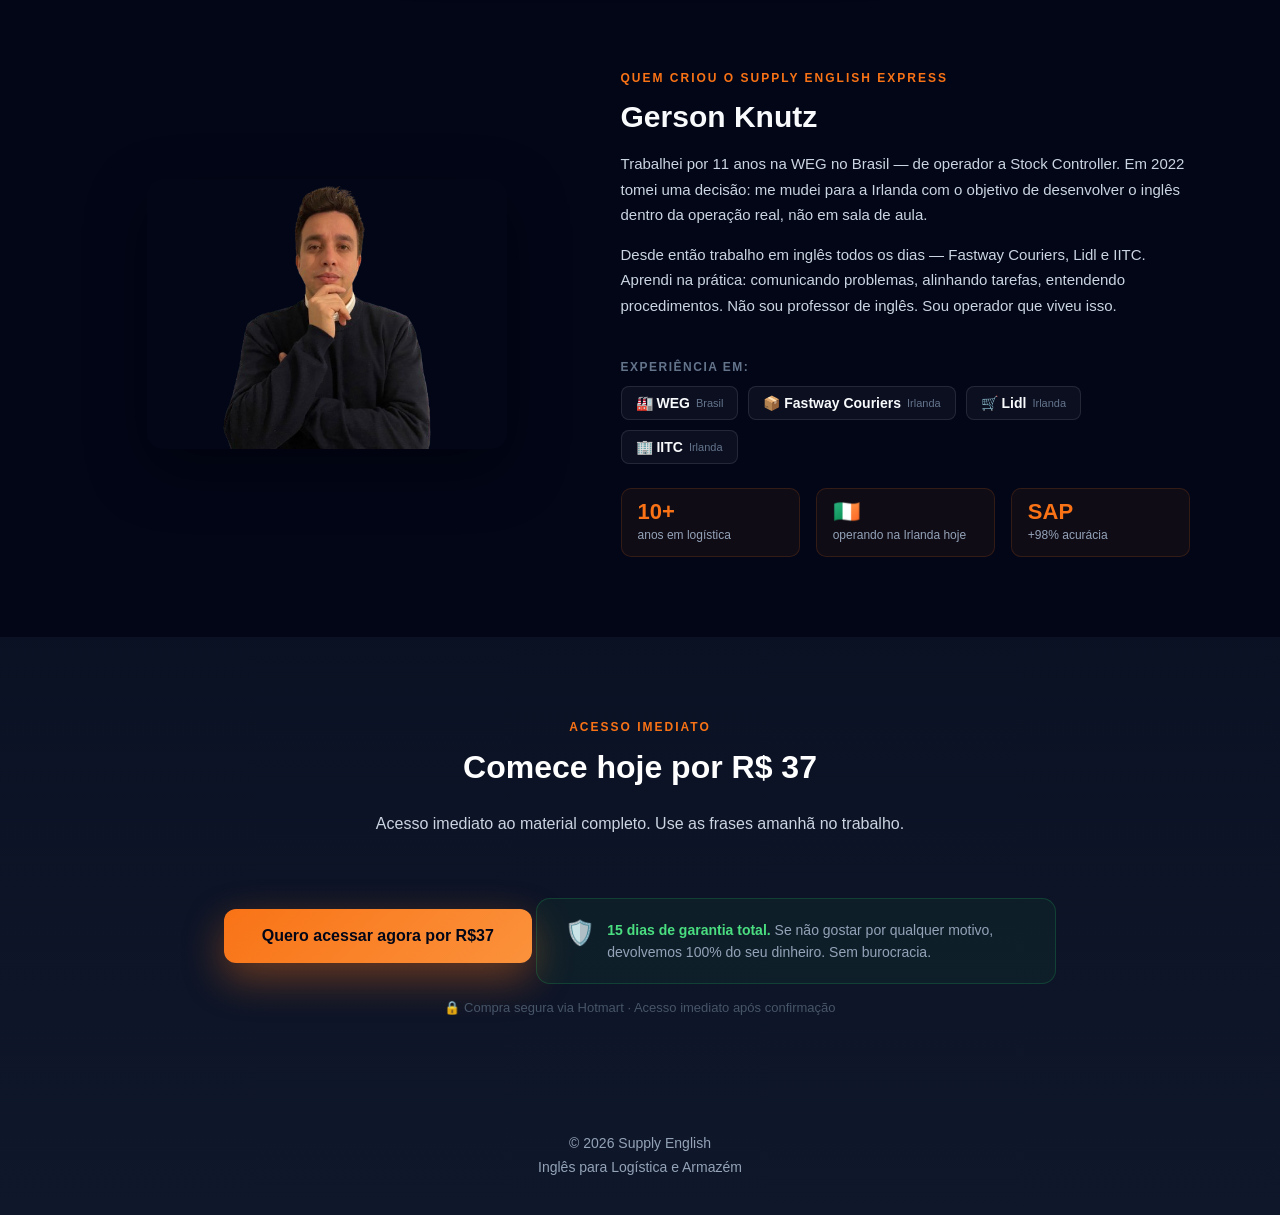
==== commit ef5fcbbb: "New Update" ====
--- a/index.html
+++ b/index.html
@@ -3,156 +3,175 @@
 <head>
   <meta charset="UTF-8">
   <meta name="viewport" content="width=device-width, initial-scale=1.0">
-
   <title>Supply English Express | Inglês para Logística</title>
-
   <meta name="description" content="Aprenda as frases essenciais em inglês para trabalhar em armazém e logística. Use no trabalho já no dia seguinte.">
-
   <link rel="stylesheet" href="./css/variables.css">
   <link rel="stylesheet" href="./css/global.css">
   <link rel="stylesheet" href="./css/express.css">
   <link rel="icon" href="./imagem/globo.png" type="image/png" />
-
   <link href="https://fonts.googleapis.com/css2?family=Inter:wght@400;600;700&display=swap" rel="stylesheet">
 </head>
-
 <body>
 
 <!-- HERO -->
 <section class="hero">
   <div class="container">
 
-    <h1>Você trabalha com logística e trava na hora de falar inglês?</h1>
+    <div class="hero-badge">🇮🇪 Criado por quem trabalha com logística na Irlanda</div>
+
+    <h1>Chega de travar na hora de falar inglês no trabalho.</h1>
 
     <p class="subtitle">
-      Aprenda as frases exatas que você precisa no trabalho e comece a usar amanhã
-    </p>
-
-    <ul class="list">
-      <li>✔ Fale com supervisor sem travar</li>
-      <li>✔ Evite erros no trabalho</li>
-      <li>✔ Ganhe confiança no inglês</li>
+      50 frases reais usadas em armazém e logística — prontas para você usar amanhã no trabalho, sem precisar estudar por meses.
+    </p>
+
+    <ul class="hero-checks">
+      <li>✔ Fale com supervisores sem travar</li>
+      <li>✔ Evite erros por falta de comunicação</li>
+      <li>✔ Ganhe confiança no inglês do dia a dia</li>
     </ul>
 
     <a href="https://go.hotmart.com/M105666903X?dp=1" target="_blank" class="cta-button">
-  Quero aprender agora
-</a>
-
+      Quero acessar agora por R$37
+    </a>
+
+    <p class="hero-sub">Acesso imediato · 15 dias de garantia · Sem risco</p>
+
+  </div>
+</section>
+
+<!-- DOR -->
+<section class="section section-dor">
+  <div class="container">
+    <p class="label-tag">Isso já aconteceu com você?</p>
+    <h2>A maioria trava exatamente assim</h2>
+
+    <div class="dor-grid">
+      <div class="dor-item">
+        <span class="dor-x">✗</span>
+        <p>Entendeu o que o supervisor falou — mas não conseguiu responder</p>
+      </div>
+      <div class="dor-item">
+        <span class="dor-x">✗</span>
+        <p>Ficou em silêncio para não errar e passou vergonha</p>
+      </div>
+      <div class="dor-item">
+        <span class="dor-x">✗</span>
+        <p>Evitou falar inglês no trabalho e perdeu oportunidades</p>
+      </div>
+      <div class="dor-item">
+        <span class="dor-x">✗</span>
+        <p>Tentou cursos de inglês genérico — e nada se aplicou ao seu trabalho</p>
+      </div>
+    </div>
+
+    <div class="dor-conclusao">
+      <p><strong>O problema não é você.</strong> É o tipo de inglês que você aprendeu — genérico, de sala de aula, sem nada do trabalho real.</p>
+    </div>
+
+  </div>
+</section>
+
+<!-- SOLUÇÃO -->
+<section class="section alt">
+  <div class="container solucao-container">
+    <p class="label-tag">A solução</p>
+    <h2>Supply English Express</h2>
+    <p class="text">
+      Um material direto ao ponto com as <strong>50 frases exatas</strong> usadas no dia a dia de armazém e logística — organizadas por situação, com áudio e checklist para treino.
+    </p>
+    <p class="text" style="margin-top: 16px;">
+      Sem teoria. Sem gramática. Só o que você precisa falar amanhã no trabalho.
+    </p>
   </div>
 </section>
 
 <!-- VIDEO -->
 <section class="section video-section">
   <div class="container">
-
-    <h2>Assista e entenda como funciona</h2>
-
+    <h2>Veja como funciona na prática</h2>
     <div class="video-grid">
-
       <div class="video-text">
-        <p class="text">
-          Esse material foi criado para quem já trabalha em Logística
-          e precisa usar inglês no dia a dia.
+        <p class="text" style="text-align:left">
+          Esse material foi criado para quem já trabalha em logística e precisa usar inglês agora — não para quem quer estudar por meses.
         </p>
-
-        <p class="text">
-          Aqui você não aprende teoria — você aprende exatamente o que falar
-          nas situações reais do trabalho.
+        <p class="text" style="text-align:left">
+          Você aprende exatamente o que falar nas situações reais: alinhamento de tarefas, reporte de problemas, comunicação com supervisores e muito mais.
         </p>
-
-        <p class="text">
+        <p class="text" style="text-align:left">
           Assista ao vídeo e veja como aplicar isso imediatamente.
         </p>
       </div>
-
       <div class="video-wrapper">
-        <iframe 
+        <iframe
           src="https://www.youtube.com/embed/SEU_VIDEO_AQUI"
-          frameborder="0" 
+          frameborder="0"
           allowfullscreen>
         </iframe>
       </div>
-
-    </div>
-
-  </div>
-</section>
-
-<!-- DOR -->
-<section class="section">
-  <div class="container">
-
-    <h2>Se isso já aconteceu com você...</h2>
-
-    <ul class="list">
-      <li>Você entendeu… mas não conseguiu responder</li>
-      <li>Ficou travado ao falar com supervisor</li>
-      <li>Evitou falar inglês para não errar</li>
-    </ul>
-
-    <p class="text"><strong>O problema não é você.</strong></p>
-
-  </div>
-</section>
-
-<!-- QUEBRA -->
-<section class="section alt">
-  <div class="container">
-
-    <h2>O problema é o tipo de inglês que você aprendeu</h2>
-
-    <p class="text">
-      Você nunca aprendeu o inglês do trabalho real.
-    </p>
-
-  </div>
-</section>
-
-<!-- SOLUÇÃO -->
-<section class="section">
-  <div class="container">
-
-    <h2>Supply English Express</h2>
-
-    <p class="text">
-      50 frases reais usadas no dia a dia da logística,
-      prontas para você aplicar no trabalho.
-    </p>
-
+    </div>
   </div>
 </section>
 
 <!-- CONTEÚDO -->
-<section class="section">
-  <div class="container">
-
-    <h2>O que você vai receber:</h2>
-
-    <ul class="list">
-      <li>✔ 50 frases do trabalho real</li>
-      <li>✔ Áudio para treino</li>
-      <li>✔ Checklist prático</li>
-    </ul>
-
-  </div>
-</section>
-
-<!-- BENEFÍCIOS -->
-<section class="section alt">
-  <div class="container">
-
-    <h2>Depois disso, você vai:</h2>
-
-    <ul class="list">
-      <li>✔ Saber o que falar no trabalho</li>
-      <li>✔ Trabalhar com mais segurança</li>
-      <li>✔ Evitar erros por comunicação</li>
-    </ul>
-
-  </div>
-</section>
-
-<!-- AUTORIDADE -->
+<section class="section section-conteudo">
+  <div class="container">
+    <p class="label-tag">O que está incluído</p>
+    <h2>O que você recebe hoje</h2>
+
+    <div class="conteudo-grid">
+      <div class="conteudo-item">
+        <div class="conteudo-icon">💬</div>
+        <h3>50 Frases do Trabalho Real</h3>
+        <p>Frases organizadas por situação — tarefas, problemas, alinhamentos, supervisores. Prontas para usar.</p>
+      </div>
+      <div class="conteudo-item">
+        <div class="conteudo-icon">🎧</div>
+        <h3>Áudios para Treino</h3>
+        <p>Ouça a pronúncia correta de cada frase e treine antes de usar no trabalho.</p>
+      </div>
+      <div class="conteudo-item">
+        <div class="conteudo-icon">✅</div>
+        <h3>Checklist Prático</h3>
+        <p>Uma lista das frases mais importantes para você consultar rapidamente no dia a dia.</p>
+      </div>
+    </div>
+
+  </div>
+</section>
+
+<!-- STACK / VALOR -->
+<section class="section stack alt">
+  <div class="container">
+    <p class="label-tag">Valor real</p>
+    <h2>O que você está levando hoje</h2>
+
+    <div class="stack-box">
+      <div class="stack-item">
+        <span>50 frases essenciais de logística</span>
+        <strong>R$ 97</strong>
+      </div>
+      <div class="stack-item">
+        <span>Áudios para treino de pronúncia</span>
+        <strong>R$ 47</strong>
+      </div>
+      <div class="stack-item">
+        <span>Checklist prático de bolso</span>
+        <strong>R$ 27</strong>
+      </div>
+      <div class="stack-total">
+        <span>Valor total percebido</span>
+        <strong>R$ 171</strong>
+      </div>
+      <div class="stack-final">
+        👉 Hoje por apenas <strong>R$ 37</strong>
+      </div>
+    </div>
+
+  </div>
+</section>
+
+<!-- AUTOR -->
 <section class="section author">
   <div class="container author-grid">
 
@@ -161,74 +180,65 @@
     </div>
 
     <div class="author-text">
-
-      <h2>Quem está por trás do Supply English Express</h2>
-
-      <p class="text"><strong>Gerson Knutz</strong></p>
-
-      <p class="text">
-        Mais de 10 anos em logística, vivendo na Irlanda e usando inglês todos os dias no trabalho.
+      <p class="label-tag">Quem criou o Supply English Express</p>
+      <h2>Gerson Knutz</h2>
+
+      <p class="text" style="text-align:left">
+        Trabalhei por 11 anos na WEG no Brasil — de operador a Stock Controller. Em 2022 tomei uma decisão: me mudei para a Irlanda com o objetivo de desenvolver o inglês dentro da operação real, não em sala de aula.
       </p>
-
-      <p class="text">
-        Esse material foi criado com base no que realmente acontece no dia a dia — não teoria.
+ 
+      <p class="text" style="text-align:left">
+        Desde então trabalho em inglês todos os dias — Fastway Couriers, Lidl e IITC. Aprendi na prática: comunicando problemas, alinhando tarefas, entendendo procedimentos. Não sou professor de inglês. Sou operador que viveu isso.
       </p>
 
-    </div>
-
-  </div>
-</section>
-
-<!-- STACK -->
-<section class="section stack">
-  <div class="container">
-
-    <h2>O que você está levando hoje</h2>
-
-    <div class="stack-box">
-
-      <div class="stack-item">
-        <span>50 frases essenciais</span>
-        <strong>R$97</strong>
-      </div>
-
-      <div class="stack-item">
-        <span>Áudios para treino</span>
-        <strong>R$47</strong>
-      </div>
-
-      <div class="stack-item">
-        <span>Checklist prático</span>
-        <strong>R$27</strong>
-      </div>
-
-      <div class="stack-total">
-        <span>Total percebido</span>
-        <strong>R$171</strong>
-      </div>
-
-      <div class="stack-final">
-        👉 Hoje por <strong>R$37</strong>
-      </div>
-
-    </div>
-
-  </div>
-</section>
-
-<!-- OFERTA -->
+      <div class="empresas-label">Experiência em:</div>
+      <div class="empresas-grid">
+        <div class="empresa-badge">🏭 WEG <span>Brasil</span></div>
+        <div class="empresa-badge">📦 Fastway Couriers <span>Irlanda</span></div>
+        <div class="empresa-badge">🛒 Lidl <span>Irlanda</span></div>
+        <div class="empresa-badge">🏢 IITC <span>Irlanda</span></div>
+      </div>
+
+      <div class="author-mini-stats">
+        <div class="mini-stat">
+          <span class="mini-num">10+</span>
+          <span class="mini-desc">anos em logística</span>
+        </div>
+        <div class="mini-stat">
+          <span class="mini-num">🇮🇪</span>
+          <span class="mini-desc">operando na Irlanda hoje</span>
+        </div>
+        <div class="mini-stat">
+          <span class="mini-num">SAP</span>
+          <span class="mini-desc">+98% acurácia</span>
+        </div>
+      </div>
+
+    </div>
+
+  </div>
+</section>
+
+<!-- OFERTA FINAL -->
 <section class="section oferta">
   <div class="container">
 
-    <h2>Garanta seu acesso agora</h2>
+    <p class="label-tag">Acesso imediato</p>
+    <h2>Comece hoje por R$ 37</h2>
+    <p class="text" style="margin-bottom: 32px;">
+      Acesso imediato ao material completo. Use as frases amanhã no trabalho.
+    </p>
 
     <a href="https://go.hotmart.com/M105666903X?dp=1" target="_blank" class="cta-button">
-  Quero acessar agora por R$37
-</a>
-
-    <p class="garantia">
-      <strong>Garantia de 15 dias.</strong> Sem risco.
-    </p>
+      Quero acessar agora por R$37
+    </a>
+
+    <div class="garantia-box">
+      <span class="garantia-icon">🛡️</span>
+      <p class="garantia"><strong>15 dias de garantia total.</strong> Se não gostar por qualquer motivo, devolvemos 100% do seu dinheiro. Sem burocracia.</p>
+    </div>
+
+    <p class="seguro">🔒 Compra segura via Hotmart · Acesso imediato após confirmação</p>
 
   </div>
 </section>
@@ -236,13 +246,8 @@
 <!-- FOOTER -->
 <footer class="footer">
   <div class="container">
-
     <p>© 2026 Supply English</p>
-
-    <p class="footer-note">
-      Inglês para Logística e Armazém
-    </p>
-
+    <p class="footer-note">Inglês para Logística e Armazém</p>
   </div>
 </footer>
 
--- a/css/express.css
+++ b/css/express.css
@@ -1,4 +1,3 @@
-
 /* =========================
    BASE
 ========================= */
@@ -6,7 +5,6 @@
   background: linear-gradient(180deg, #020617 0%, #020617 60%, #0f172a 100%);
 }
 
-/* CONTAINER CENTRAL */
 .container {
   width: 90%;
   max-width: 1100px;
@@ -14,40 +12,74 @@
 }
 
 /* =========================
+   LABEL TAG
+========================= */
+.label-tag {
+  display: inline-block;
+  font-size: 12px;
+  font-weight: 600;
+  letter-spacing: 2px;
+  text-transform: uppercase;
+  color: #f97316;
+  margin-bottom: 14px;
+}
+
+/* =========================
    HERO
 ========================= */
 .hero {
-  padding: 100px 0 80px;
+  padding: 100px 0 90px;
   text-align: center;
   position: relative;
 }
 
+.hero-badge {
+  display: inline-block;
+  background: rgba(249,115,22,0.1);
+  border: 1px solid rgba(249,115,22,0.25);
+  color: #fb923c;
+  font-size: 13px;
+  font-weight: 600;
+  padding: 8px 20px;
+  border-radius: 100px;
+  margin-bottom: 28px;
+  letter-spacing: 0.3px;
+}
+
 .hero h1 {
-  font-size: 42px;
-  line-height: 1.2;
+  font-size: 46px;
+  line-height: 1.15;
   margin-bottom: 20px;
-  max-width: 720px;
+  max-width: 740px;
   margin-inline: auto;
-  color: var(--white);
+  color: #fff;
 }
 
 .subtitle {
   font-size: 20px;
-  color: #cbd5f5;
-  margin-bottom: 28px;
-  max-width: 600px;
+  color: #cbd5e1;
+  margin-bottom: 32px;
+  max-width: 620px;
   margin-inline: auto;
-}
-
-.list {
+  line-height: 1.7;
+}
+
+.hero-checks {
   list-style: none;
-  margin: 24px 0;
-}
-
-.list li {
-  margin-bottom: 10px;
+  margin: 0 auto 32px;
+  max-width: 400px;
+}
+
+.hero-checks li {
   font-size: 16px;
   color: #94a3b8;
+  margin-bottom: 10px;
+}
+
+.hero-sub {
+  margin-top: 14px;
+  font-size: 13px;
+  color: #64748b;
 }
 
 /* =========================
@@ -55,25 +87,20 @@
 ========================= */
 .cta-button {
   display: inline-block;
-  margin-top: 24px;
-
-  padding: 16px 32px;
-  border-radius: 10px;
-
+  padding: 18px 38px;
+  border-radius: 12px;
   background: linear-gradient(135deg, #f97316, #fb923c);
   color: #020617;
-
   font-weight: 700;
   font-size: 16px;
   text-decoration: none;
-
   box-shadow: 0 15px 40px rgba(249,115,22,0.4);
-
   transition: all 0.3s ease;
 }
 
 .cta-button:hover {
   transform: translateY(-4px);
+  box-shadow: 0 25px 55px rgba(249,115,22,0.5);
 }
 
 /* =========================
@@ -85,20 +112,108 @@
 
 .section.alt {
   background: linear-gradient(180deg, #0f172a, #020617);
+  position: relative;
+}
+
+.section.alt::before {
+  content: "";
+  position: absolute;
+  top: 0; left: 0;
+  width: 100%; height: 1px;
+  background: rgba(255,255,255,0.06);
 }
 
 h2 {
-  font-size: 30px;
+  font-size: 32px;
   margin-bottom: 24px;
   text-align: center;
-    color: var(--white);
+  color: #fff;
+  line-height: 1.2;
 }
 
 .text {
+  color: #cbd5e1;
+  font-size: 16px;
+  max-width: 620px;
+  margin-inline: auto;
+  text-align: center;
+  line-height: 1.7;
+}
+
+/* =========================
+   DOR
+========================= */
+.section-dor {
+  background: linear-gradient(180deg, #0f172a, #020617);
+  position: relative;
+}
+
+.section-dor::before {
+  content: "";
+  position: absolute;
+  top: 0; left: 0;
+  width: 100%; height: 1px;
+  background: rgba(255,255,255,0.06);
+}
+
+.dor-grid {
+  display: grid;
+  grid-template-columns: repeat(2, 1fr);
+  gap: 16px;
+  margin-top: 36px;
+}
+
+.dor-item {
+  display: flex;
+  align-items: flex-start;
+  gap: 12px;
+  background: rgba(239,68,68,0.05);
+  border: 1px solid rgba(239,68,68,0.15);
+  border-radius: 12px;
+  padding: 18px;
+}
+
+.dor-x {
+  font-size: 16px;
+  color: #f87171;
+  flex-shrink: 0;
+  margin-top: 2px;
+}
+
+.dor-item p {
+  font-size: 15px;
+  color: #cbd5e1;
+  line-height: 1.6;
+  margin: 0;
+}
+
+.dor-conclusao {
+  margin-top: 36px;
+  text-align: center;
+  background: rgba(249,115,22,0.05);
+  border: 1px solid rgba(249,115,22,0.15);
+  border-radius: 14px;
+  padding: 24px 32px;
+  max-width: 680px;
+  margin-inline: auto;
+  margin-top: 36px;
+}
+
+.dor-conclusao p {
+  font-size: 17px;
   color: #e2e8f0;
-  font-size: 16px;
-  max-width: 600px;
-  margin-inline: auto;
+  line-height: 1.7;
+  margin: 0;
+}
+
+.dor-conclusao strong {
+  color: #fb923c;
+}
+
+/* =========================
+   SOLUÇÃO
+========================= */
+.solucao-container {
   text-align: center;
 }
 
@@ -126,68 +241,45 @@
 }
 
 /* =========================
-   AUTHOR
-========================= */
-
-.section.author {
-  background: #020617;
-  padding: 80px 0;
-}
-
-/* GRID */
-.author-grid {
+   CONTEÚDO
+========================= */
+.section-conteudo {
+  text-align: center;
+}
+
+.conteudo-grid {
   display: grid;
-  grid-template-columns: 1fr 1.1fr; /* 🔥 leve ajuste */
-  gap: 50px;
+  grid-template-columns: repeat(3, 1fr);
+  gap: 24px;
+  margin-top: 40px;
+}
+
+.conteudo-item {
+  background: rgba(255,255,255,0.03);
+  border: 1px solid rgba(255,255,255,0.08);
+  border-radius: 16px;
+  padding: 32px 24px;
+  display: flex;
+  flex-direction: column;
   align-items: center;
-}
-
-/* IMAGEM */
-.author-image {
-  display: flex;
-  justify-content: center;
-}
-
-.author-image img {
-  width: 100%;
-  max-width: 380px; /* 🔥 um pouco menor (melhor proporção com menos texto) */
-  border-radius: 16px;
-  object-fit: cover;
-
-  box-shadow: 0 20px 60px rgba(0,0,0,0.4);
-}
-
-/* TEXTO */
-.author-text {
-  display: flex;
-  flex-direction: column;
-  justify-content: center;
-
-  text-align: left;
-  max-width: 480px; /* 🔥 menor para compactar */
-}
-
-/* TÍTULO */
-.author-text h2 {
-  font-size: 30px;
-  margin-bottom: 16px;
-  line-height: 1.3;
-
+  gap: 12px;
+  text-align: center;
+}
+
+.conteudo-icon {
+  font-size: 36px;
+}
+
+.conteudo-item h3 {
+  font-size: 17px;
+  font-weight: 700;
   color: #f8fafc;
 }
 
-/* NOME */
-.author-text strong {
-  color: var(--orange);
-}
-
-/* TEXTO */
-.author-text .text {
-  font-size: 16px;
+.conteudo-item p {
+  font-size: 14px;
+  color: #94a3b8;
   line-height: 1.6;
-  color: #cbd5f5;
-
-  margin-bottom: 12px;
 }
 
 /* =========================
@@ -203,52 +295,165 @@
   border-radius: 20px;
   max-width: 520px;
   margin: 40px auto 0;
-
   box-shadow: 0 20px 60px rgba(0,0,0,0.6);
+  border: 1px solid rgba(255,255,255,0.06);
 }
 
 .stack-item {
   display: flex;
   justify-content: space-between;
-  margin-bottom: 12px;
+  margin-bottom: 14px;
   font-size: 16px;
   color: #e5e7eb;
 }
 
 .stack-total {
-  border-top: 1px solid rgba(255,255,255,0.2);
-  padding-top: 12px;
-  margin-top: 12px;
-  font-weight: bold;
+  border-top: 1px solid rgba(255,255,255,0.15);
+  padding-top: 14px;
+  margin-top: 14px;
+  display: flex;
+  justify-content: space-between;
+  font-weight: 700;
   color: #e5e7eb;
+  font-size: 16px;
 }
 
 .stack-final {
+  margin-top: 28px;
+  font-size: 20px;
+  color: #e5e7eb;
+}
+
+.stack-final strong {
+  font-size: 38px;
+  color: #f97316;
+}
+
+/* =========================
+   AUTOR
+========================= */
+.section.author {
+  background: #020617;
+  padding: 80px 0;
+}
+
+.author-grid {
+  display: grid;
+  grid-template-columns: 1fr 1.2fr;
+  gap: 56px;
+  align-items: center;
+}
+
+.author-image {
+  display: flex;
+  justify-content: center;
+}
+
+.author-image img {
+  width: 100%;
+  max-width: 360px;
+  border-radius: 16px;
+  object-fit: cover;
+  box-shadow: 0 20px 60px rgba(0,0,0,0.4);
+}
+
+.author-text {
+  display: flex;
+  flex-direction: column;
+  justify-content: center;
+  text-align: left;
+}
+
+.author-text h2 {
+  font-size: 30px;
+  margin-bottom: 16px;
+  text-align: left;
+  color: #f8fafc;
+}
+
+.author-text strong {
+  color: #f97316;
+}
+
+.author-text .text {
+  font-size: 15px;
+  line-height: 1.7;
+  color: #cbd5e1;
+  margin-bottom: 14px;
+}
+
+.author-mini-stats {
+  display: flex;
+  gap: 16px;
   margin-top: 24px;
+  flex-wrap: wrap;
+}
+
+.mini-stat {
+  display: flex;
+  flex-direction: column;
+  gap: 4px;
+  background: rgba(249,115,22,0.06);
+  border: 1px solid rgba(249,115,22,0.15);
+  border-radius: 10px;
+  padding: 12px 16px;
+  flex: 1;
+  min-width: 90px;
+}
+
+.mini-num {
   font-size: 22px;
-  color: #e5e7eb;
-}
-
-.stack-final strong {
-  font-size: 34px;
-  color: var(--orange);
-}
-
-/* =========================
-   OFERTA
+  font-weight: 700;
+  color: #f97316;
+  line-height: 1;
+}
+
+.mini-desc {
+  font-size: 12px;
+  color: #94a3b8;
+  line-height: 1.4;
+}
+
+/* =========================
+   OFERTA FINAL
 ========================= */
 .section.oferta {
   text-align: center;
 }
 
-.oferta h2 {
-  margin-bottom: 16px;
+.garantia-box {
+  display: inline-flex;
+  align-items: flex-start;
+  gap: 12px;
+  background: rgba(34,197,94,0.06);
+  border: 1px solid rgba(34,197,94,0.2);
+  border-radius: 14px;
+  padding: 20px 28px;
+  margin-top: 28px;
+  max-width: 520px;
+  text-align: left;
+}
+
+.garantia-icon {
+  font-size: 24px;
+  flex-shrink: 0;
 }
 
 .garantia {
-  margin-top: 16px;
   font-size: 14px;
   color: #94a3b8;
+  line-height: 1.6;
+  margin: 0;
+}
+
+.garantia strong {
+  color: #4ade80;
+}
+
+.seguro {
+  margin-top: 16px;
+  font-size: 13px;
+  color: #475569;
 }
 
 /* =========================
@@ -269,6 +474,16 @@
    RESPONSIVO
 ========================= */
 @media (max-width: 900px) {
+  .dor-grid {
+    grid-template-columns: 1fr;
+  }
+
+  .conteudo-grid {
+    grid-template-columns: 1fr;
+    max-width: 440px;
+    margin-inline: auto;
+  }
+
   .video-grid {
     grid-template-columns: 1fr;
     gap: 28px;
@@ -282,13 +497,24 @@
 
   .author-text {
     text-align: center;
-    max-width: 100%;
+  }
+
+  .author-text h2 {
+    text-align: center;
+  }
+
+  .author-text .text {
+    text-align: center !important;
   }
 
   .author-image img {
     max-width: 260px;
   }
 
+  .author-mini-stats {
+    justify-content: center;
+  }
+
   .video-wrapper iframe {
     height: 260px;
   }
@@ -296,15 +522,15 @@
 
 @media (max-width: 600px) {
   .hero {
-    padding: 80px 0 60px;
+    padding: 72px 0 60px;
   }
 
   .hero h1 {
-    font-size: 28px;
+    font-size: 30px;
   }
 
   h2 {
-    font-size: 22px;
+    font-size: 24px;
   }
 
   .subtitle {
@@ -312,10 +538,72 @@
   }
 
   .stack-box {
-    padding: 24px;
+    padding: 24px 20px;
   }
 
   .stack-final strong {
-    font-size: 26px;
+    font-size: 30px;
+  }
+
+  .garantia-box {
+    flex-direction: column;
+    text-align: center;
+    padding: 20px;
+  }
+
+  .cta-button {
+    width: 100%;
+    max-width: 320px;
+    display: block;
+    margin-inline: auto;
+  }
+}
+
+/* =========================
+   EMPRESAS
+========================= */
+.empresas-label {
+  font-size: 12px;
+  font-weight: 600;
+  letter-spacing: 1.5px;
+  text-transform: uppercase;
+  color: #64748b;
+  margin-top: 28px;
+  margin-bottom: 12px;
+}
+
+.empresas-grid {
+  display: flex;
+  flex-wrap: wrap;
+  gap: 10px;
+}
+
+.empresa-badge {
+  display: inline-flex;
+  align-items: center;
+  gap: 6px;
+  background: rgba(255,255,255,0.04);
+  border: 1px solid rgba(255,255,255,0.1);
+  border-radius: 8px;
+  padding: 8px 14px;
+  font-size: 14px;
+  font-weight: 600;
+  color: #f8fafc;
+  white-space: nowrap;
+}
+
+.empresa-badge span {
+  font-size: 11px;
+  font-weight: 400;
+  color: #64748b;
+}
+
+@media (max-width: 900px) {
+  .empresas-grid {
+    justify-content: center;
+  }
+
+  .empresas-label {
+    text-align: center;
   }
 }
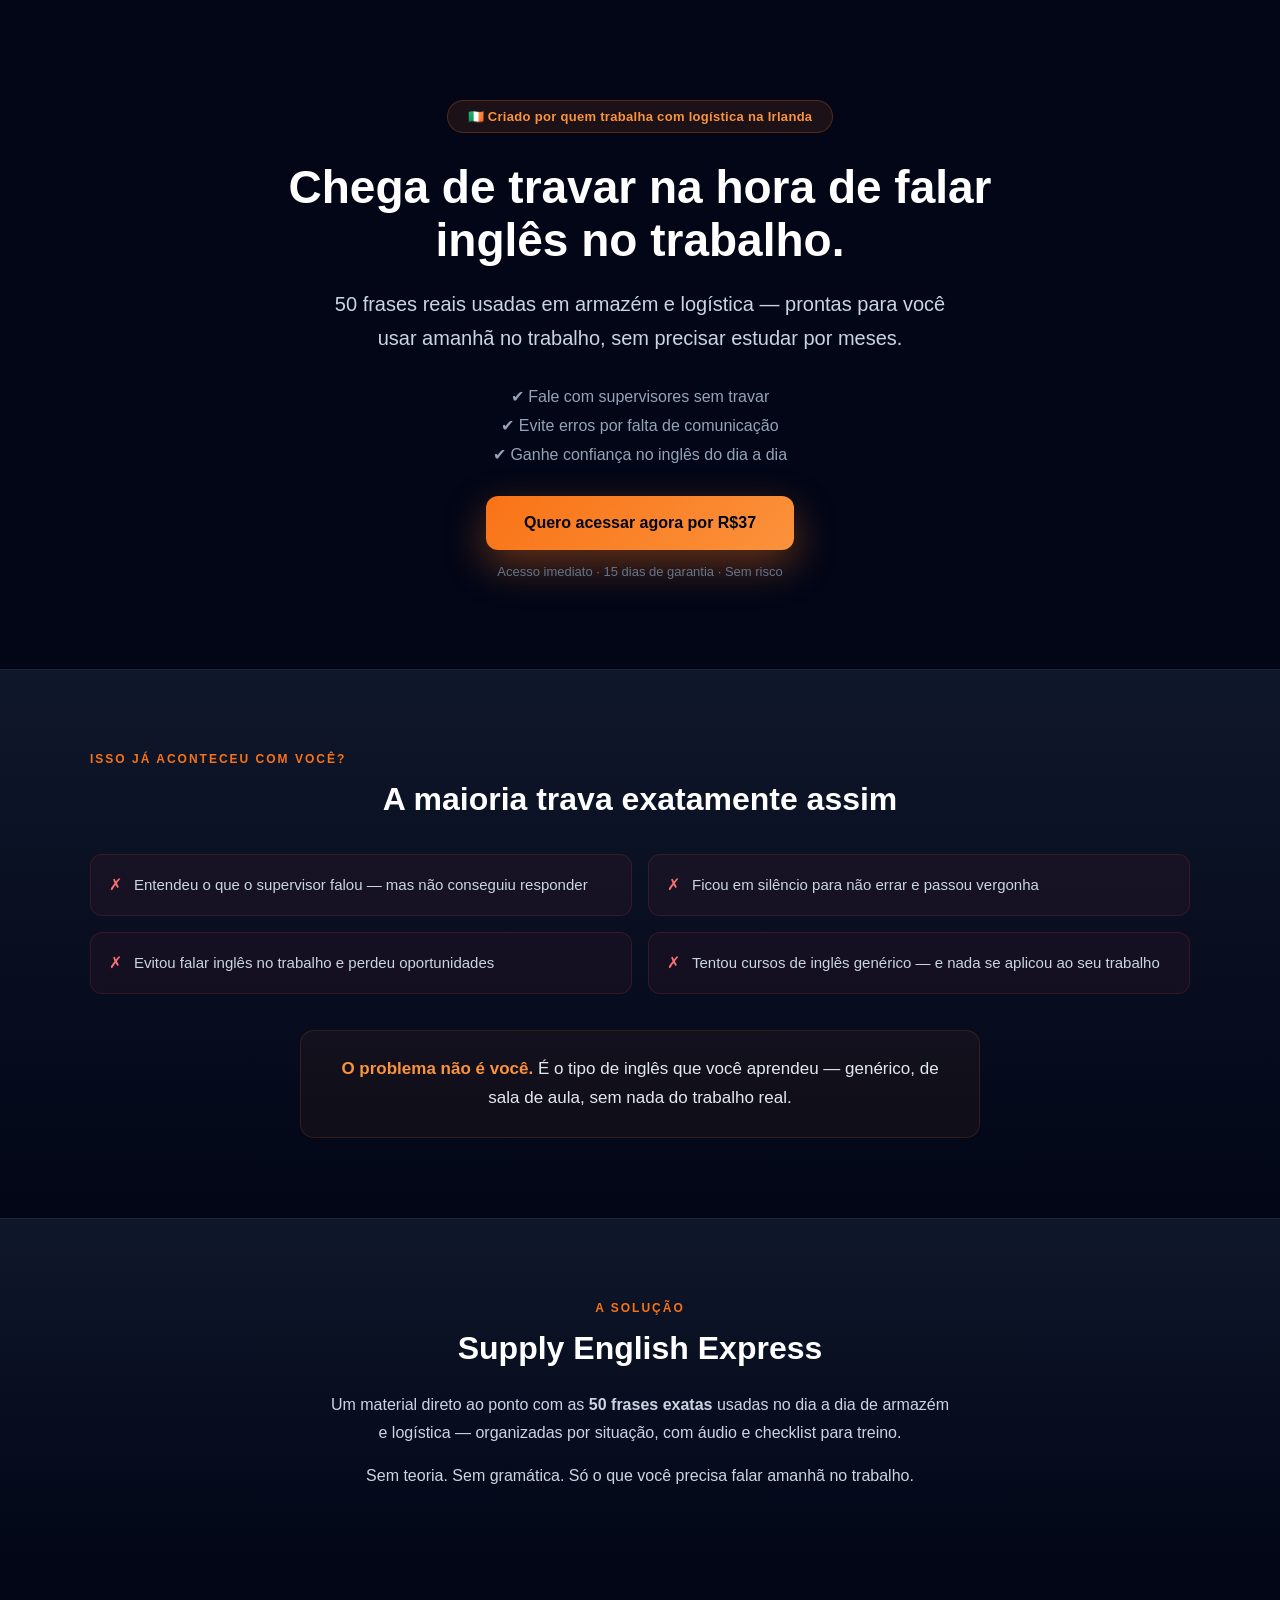
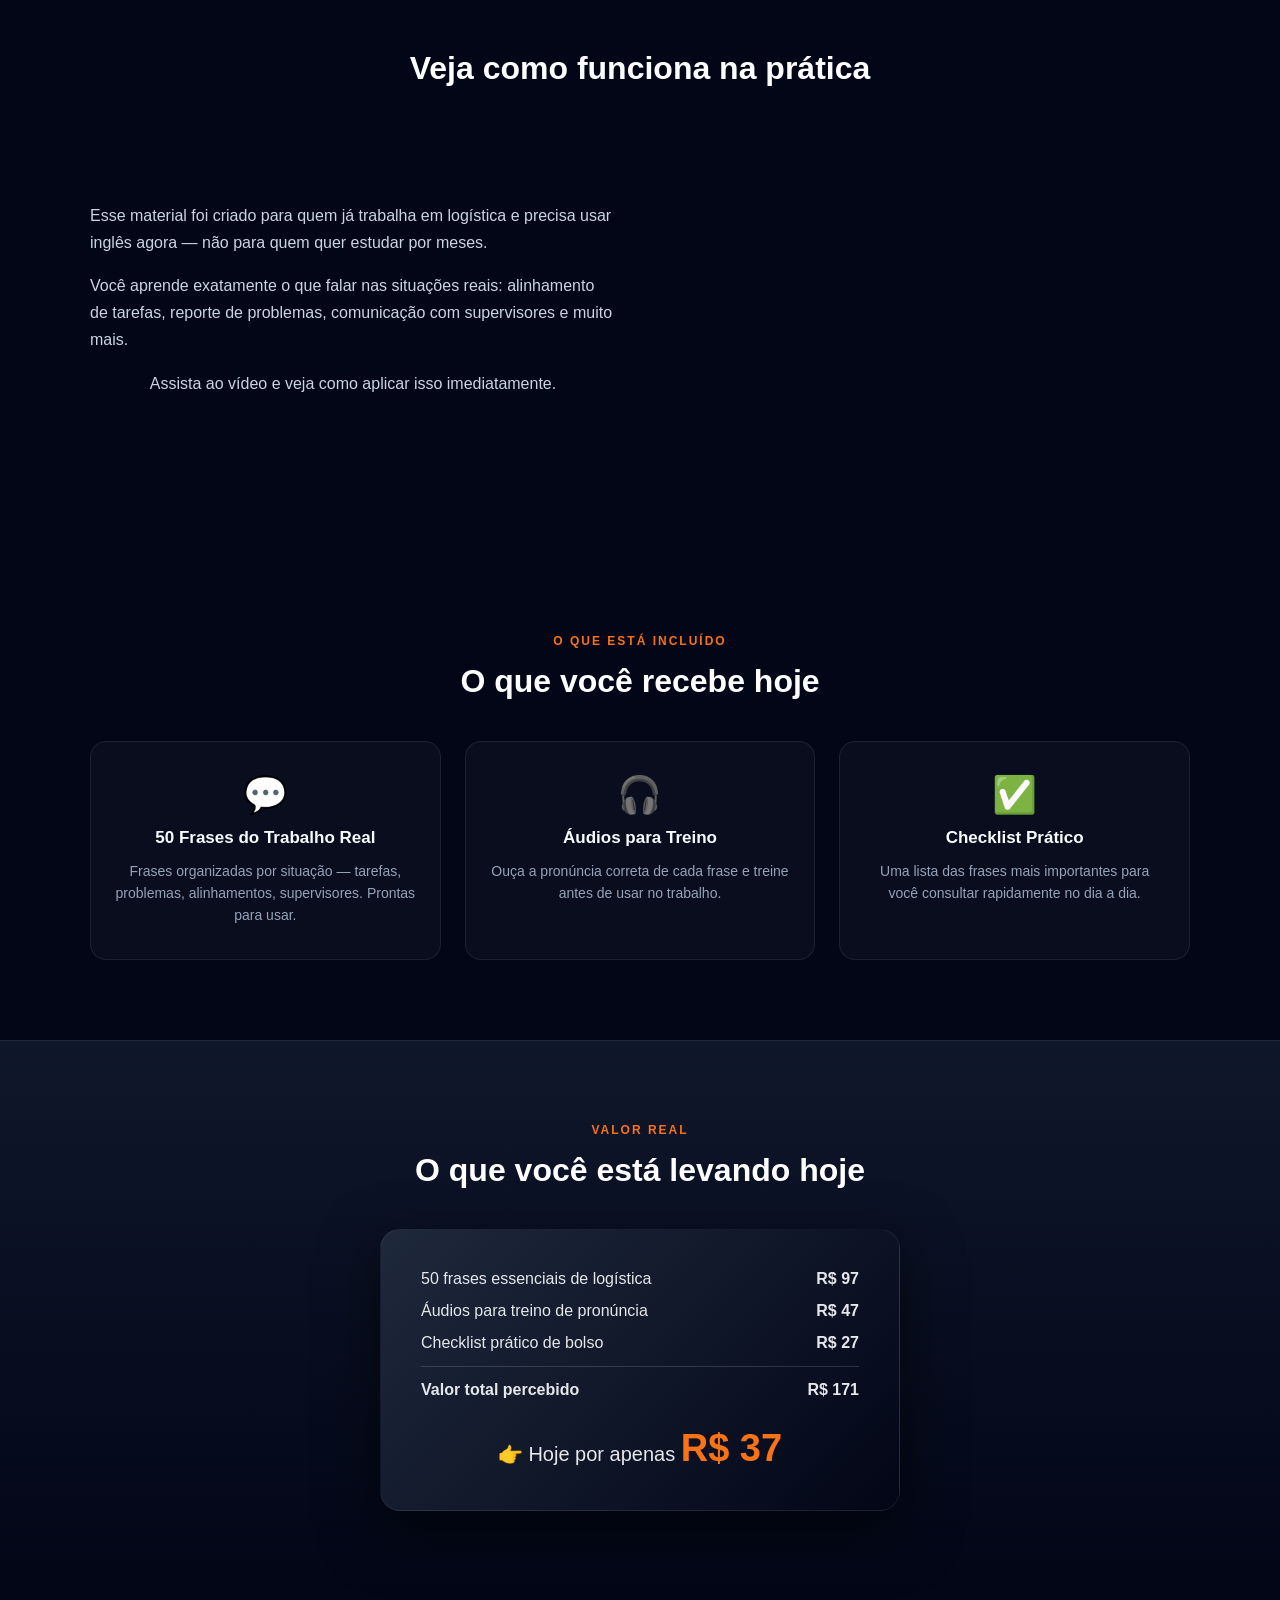
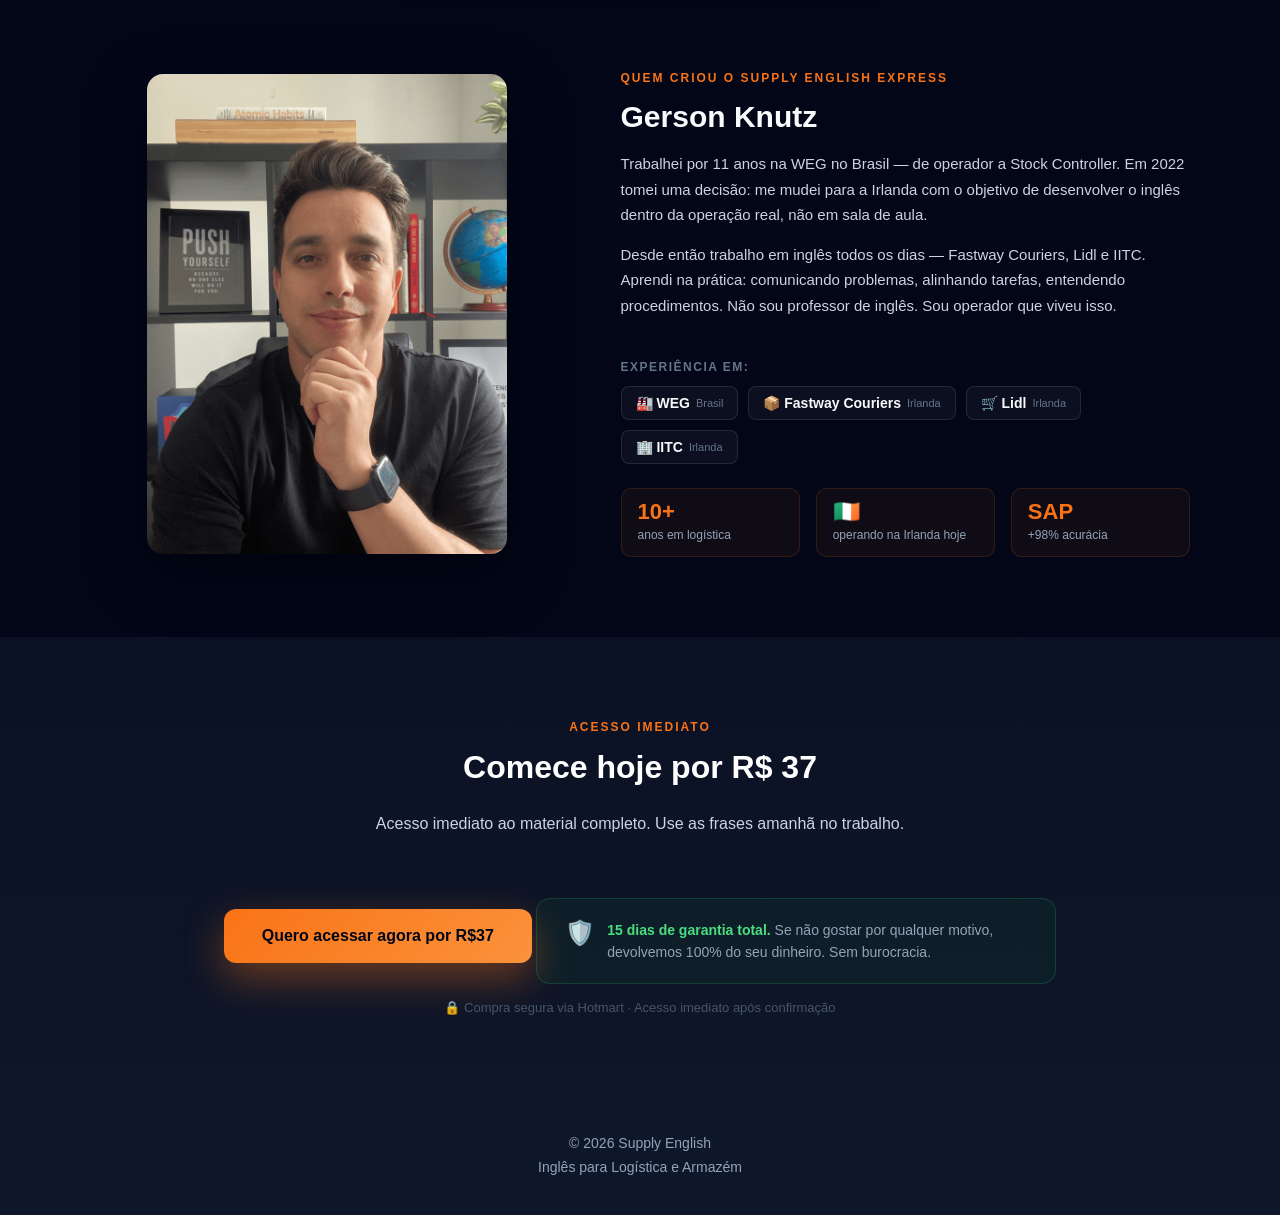
==== commit 25e9faf7: "New-update" ====
--- a/index.html
+++ b/index.html
@@ -176,7 +176,7 @@
   <div class="container author-grid">
 
     <div class="author-image">
-      <img src="./imagem/foto-perfil-removebg-preview.png" alt="Gerson Knutz">
+      <img src="./imagem/My Photo.png" alt="Gerson Knutz">
     </div>
 
     <div class="author-text">
